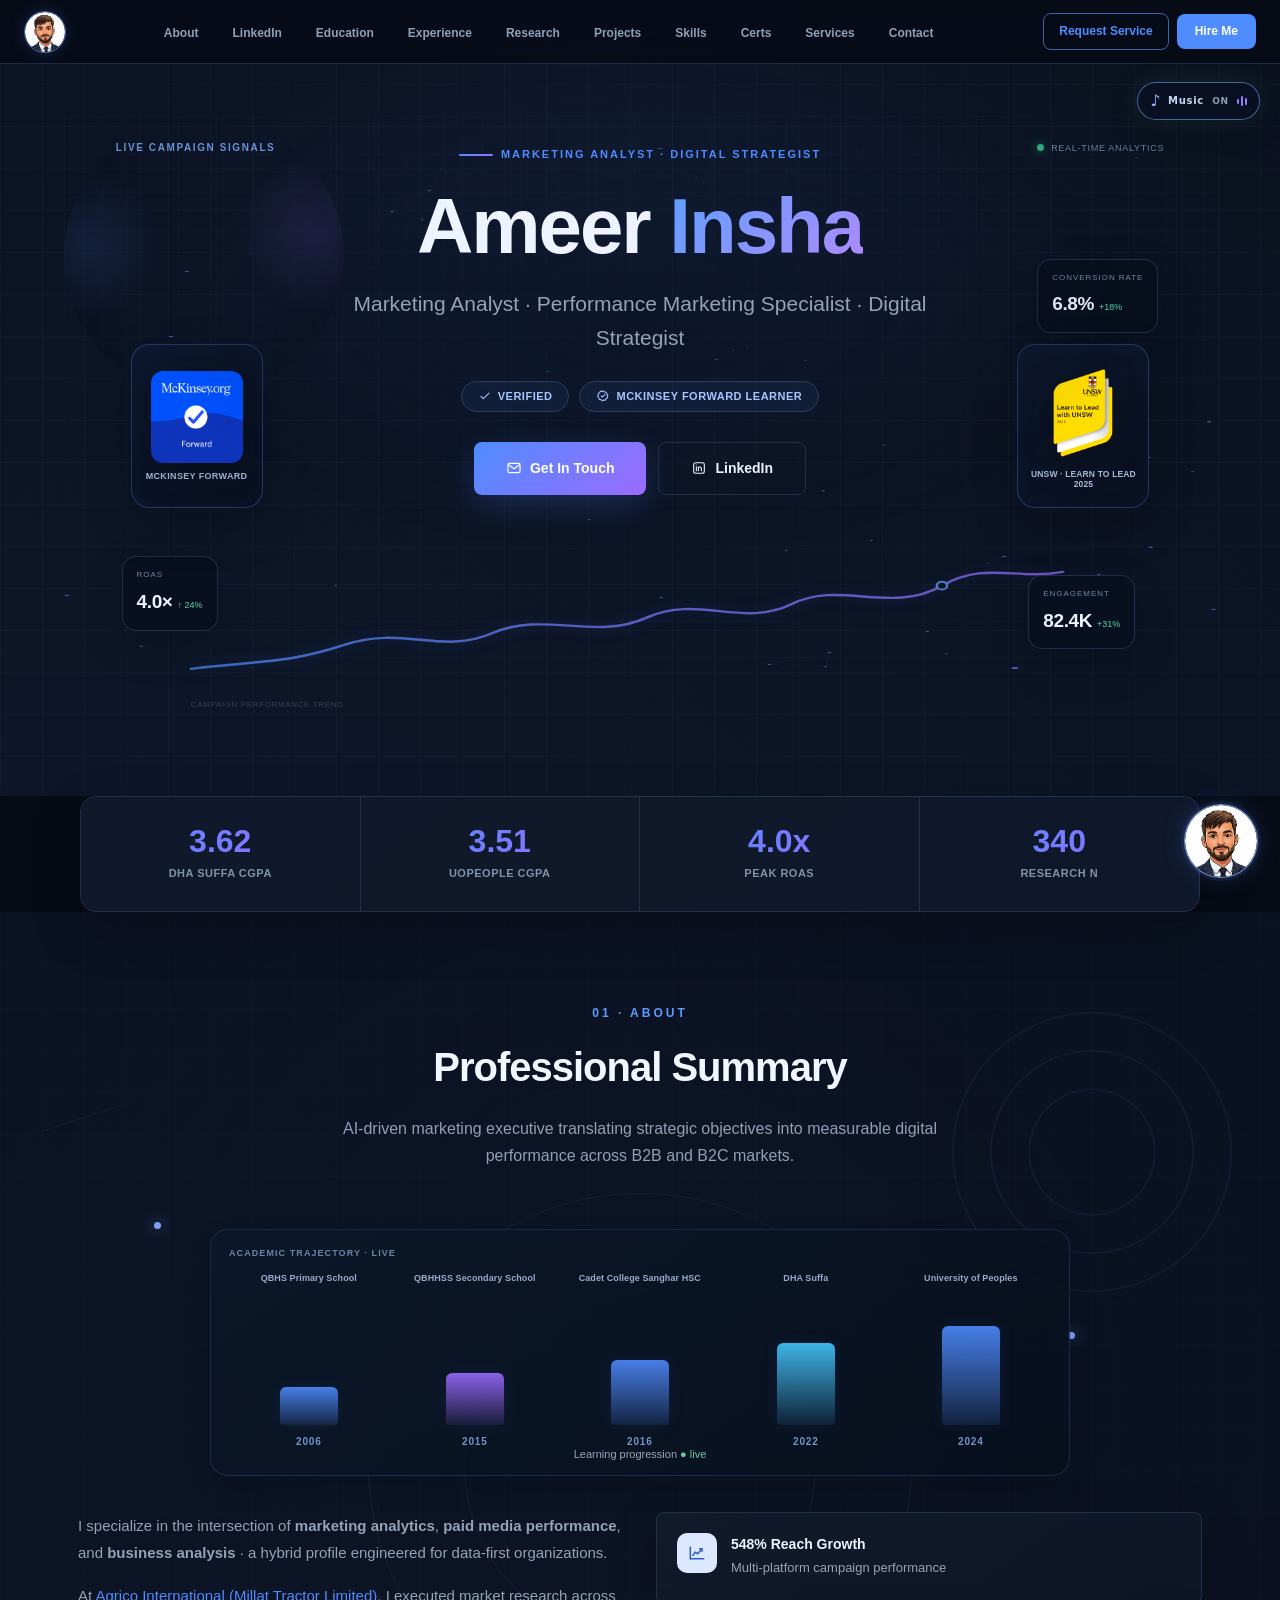
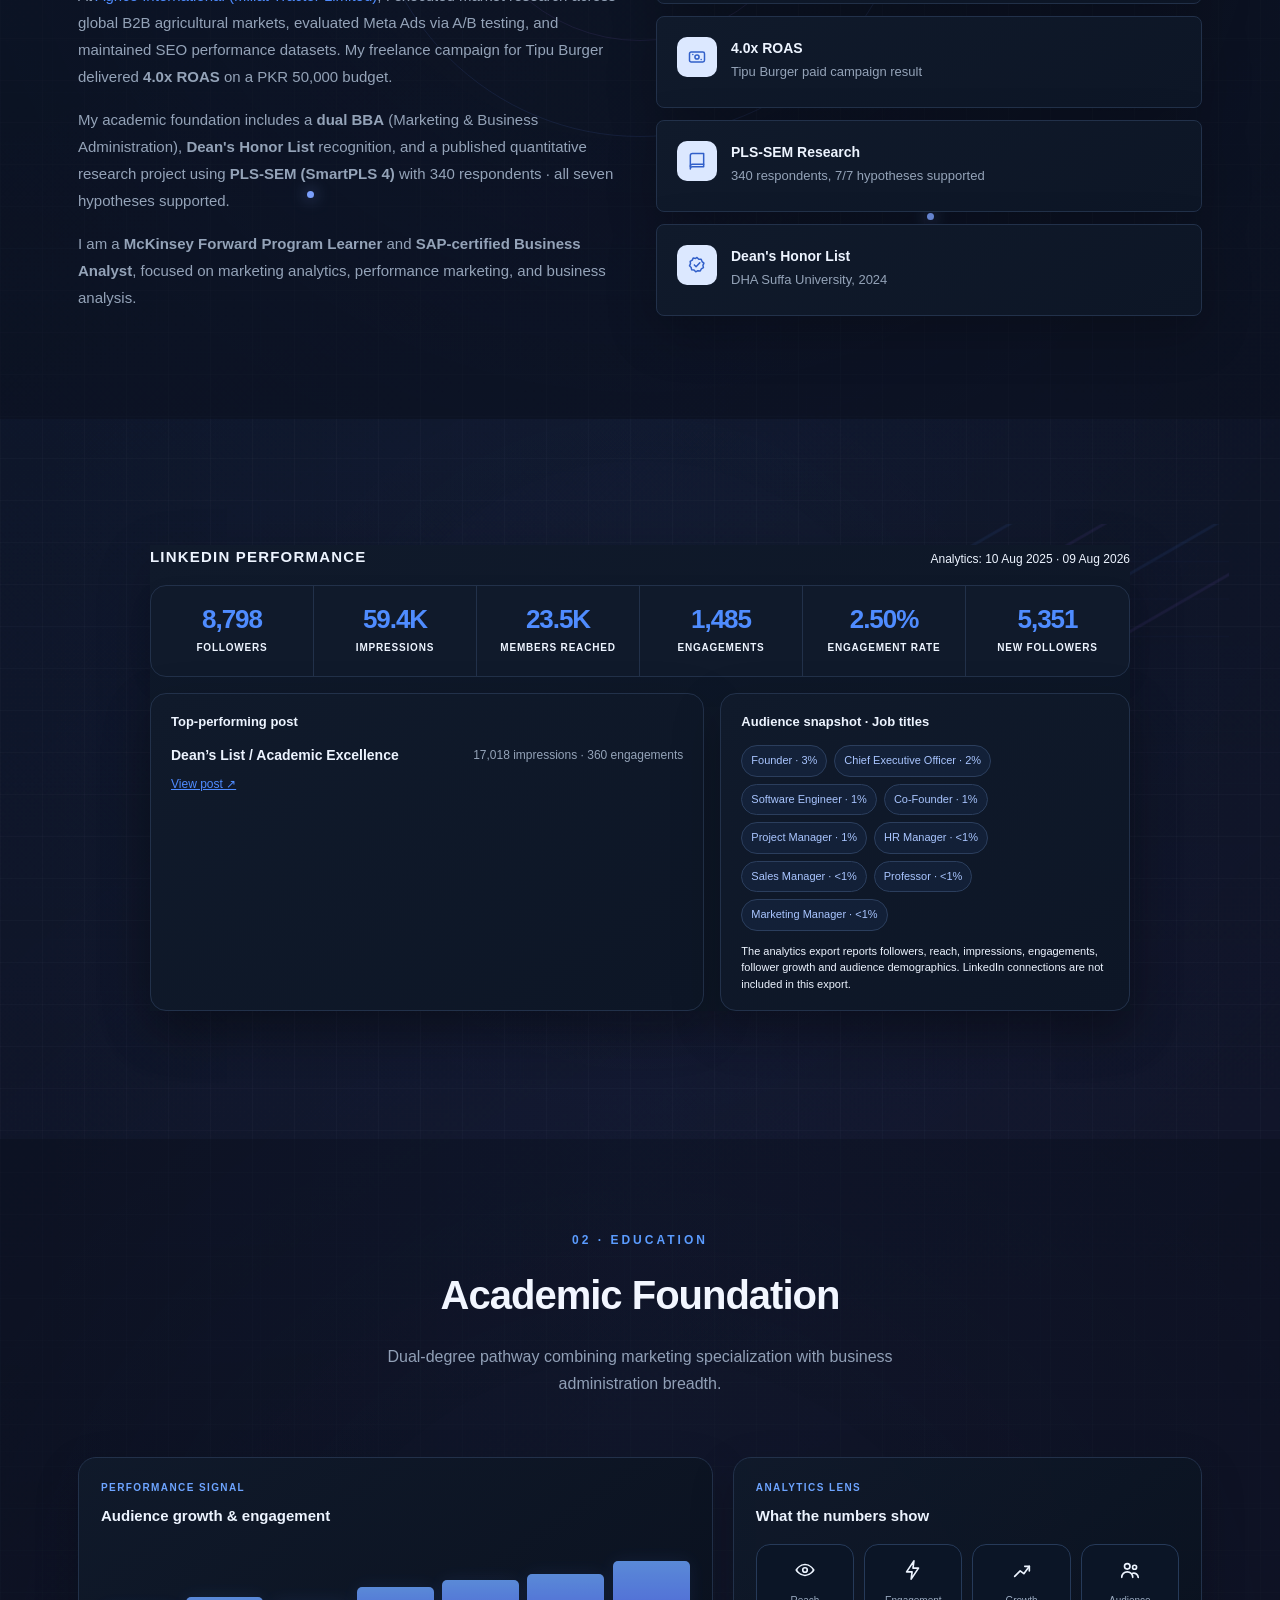
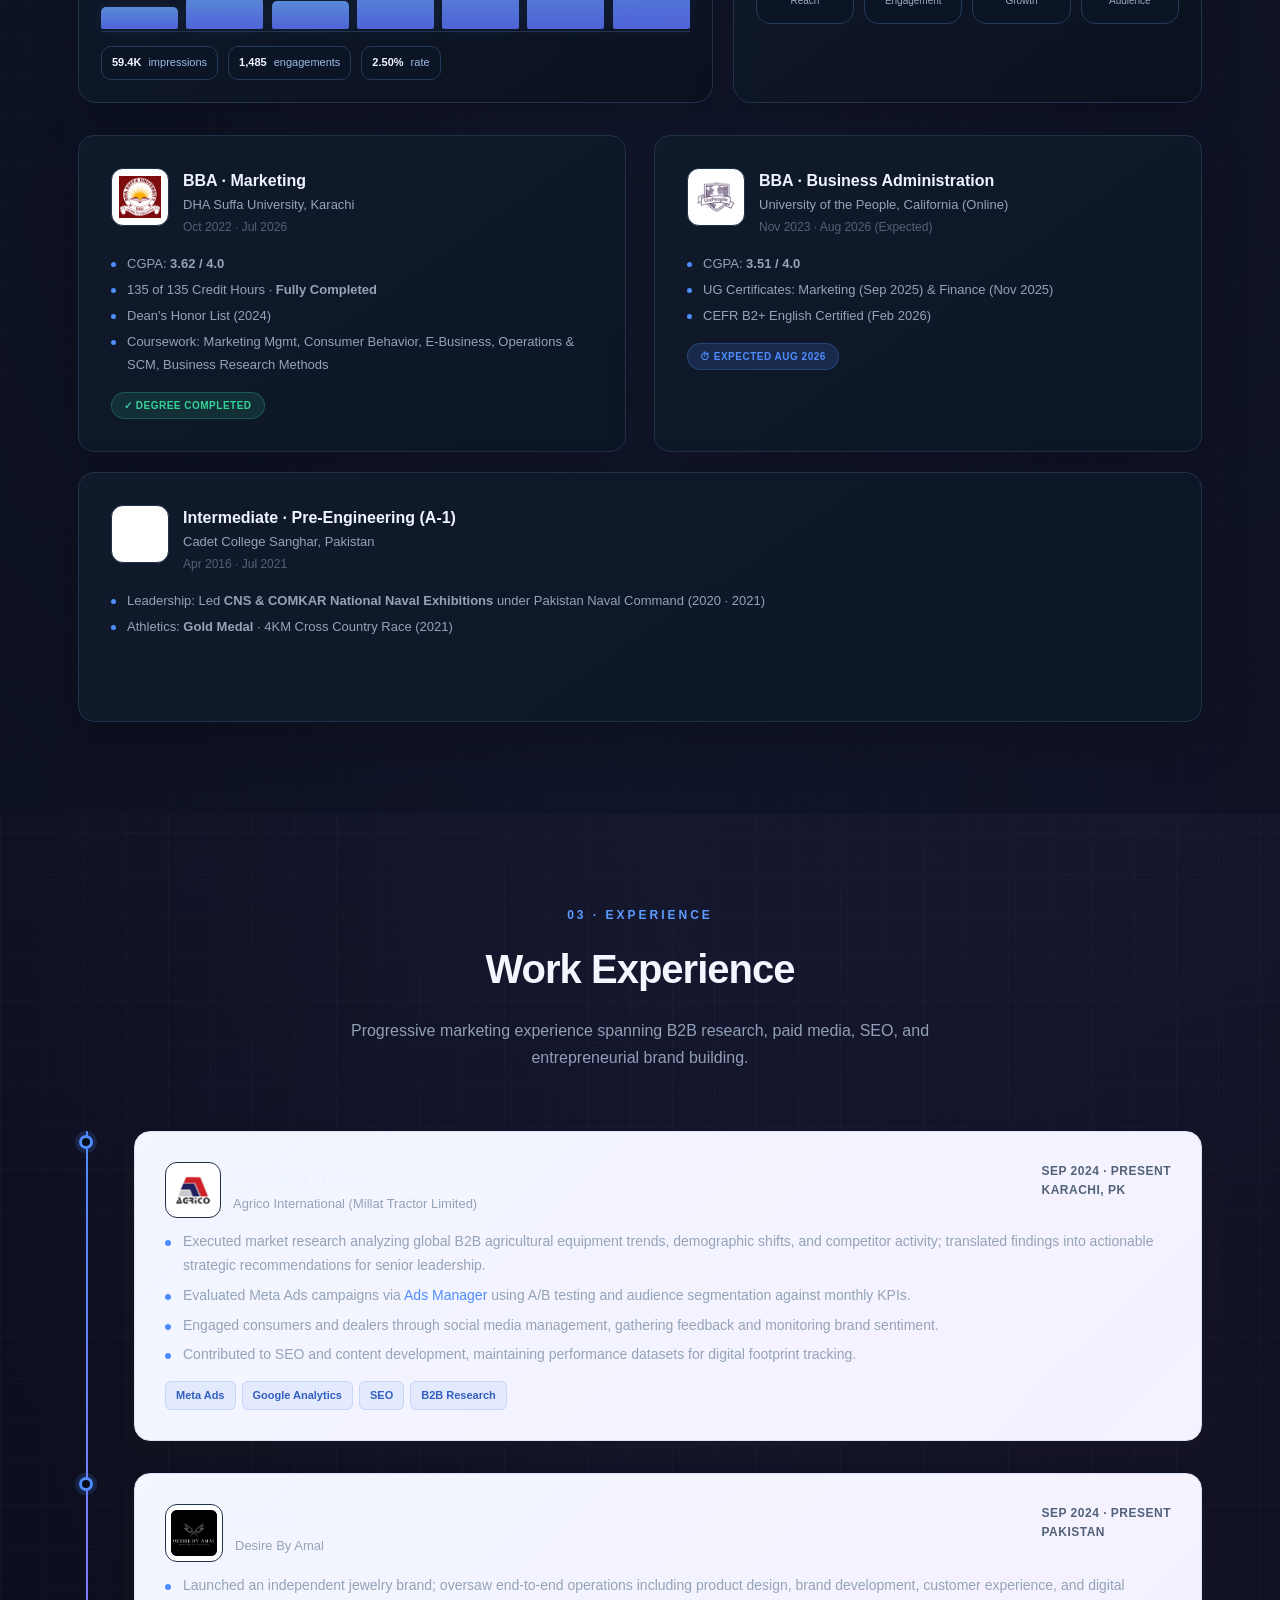
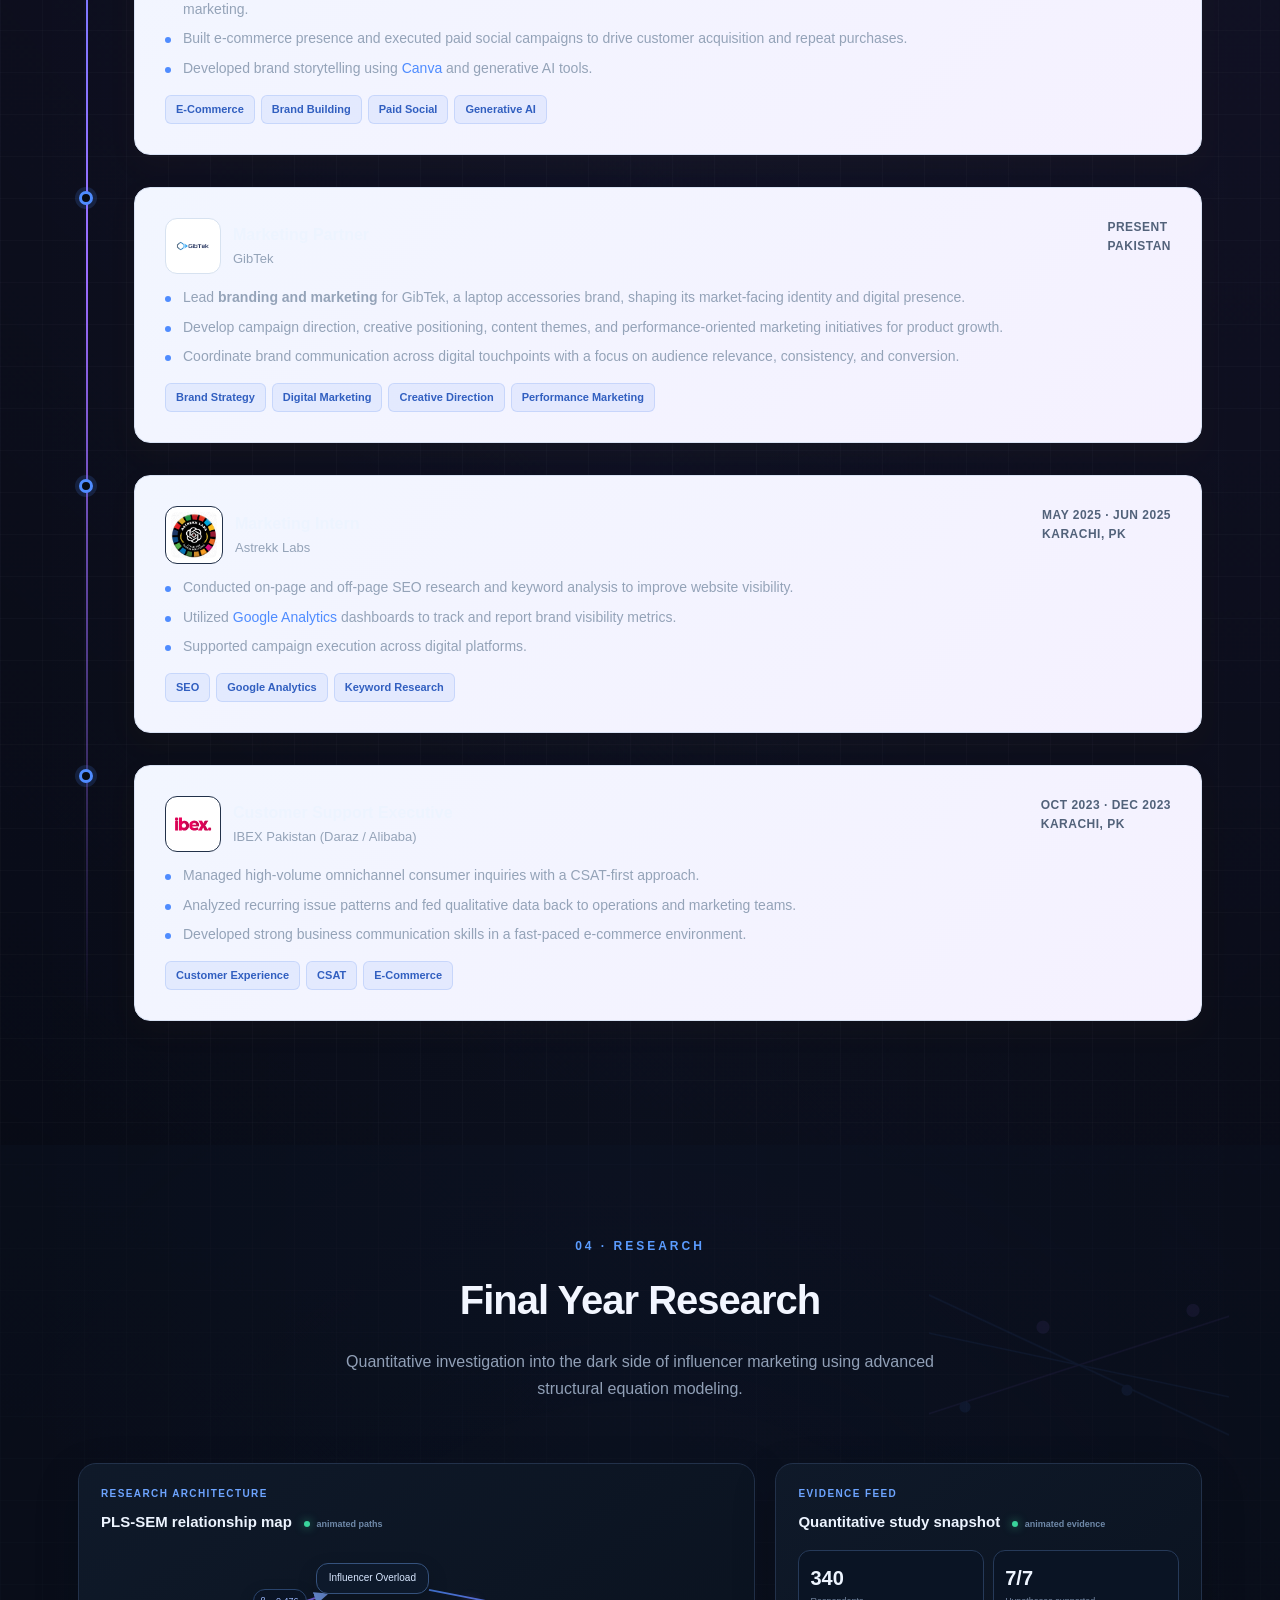
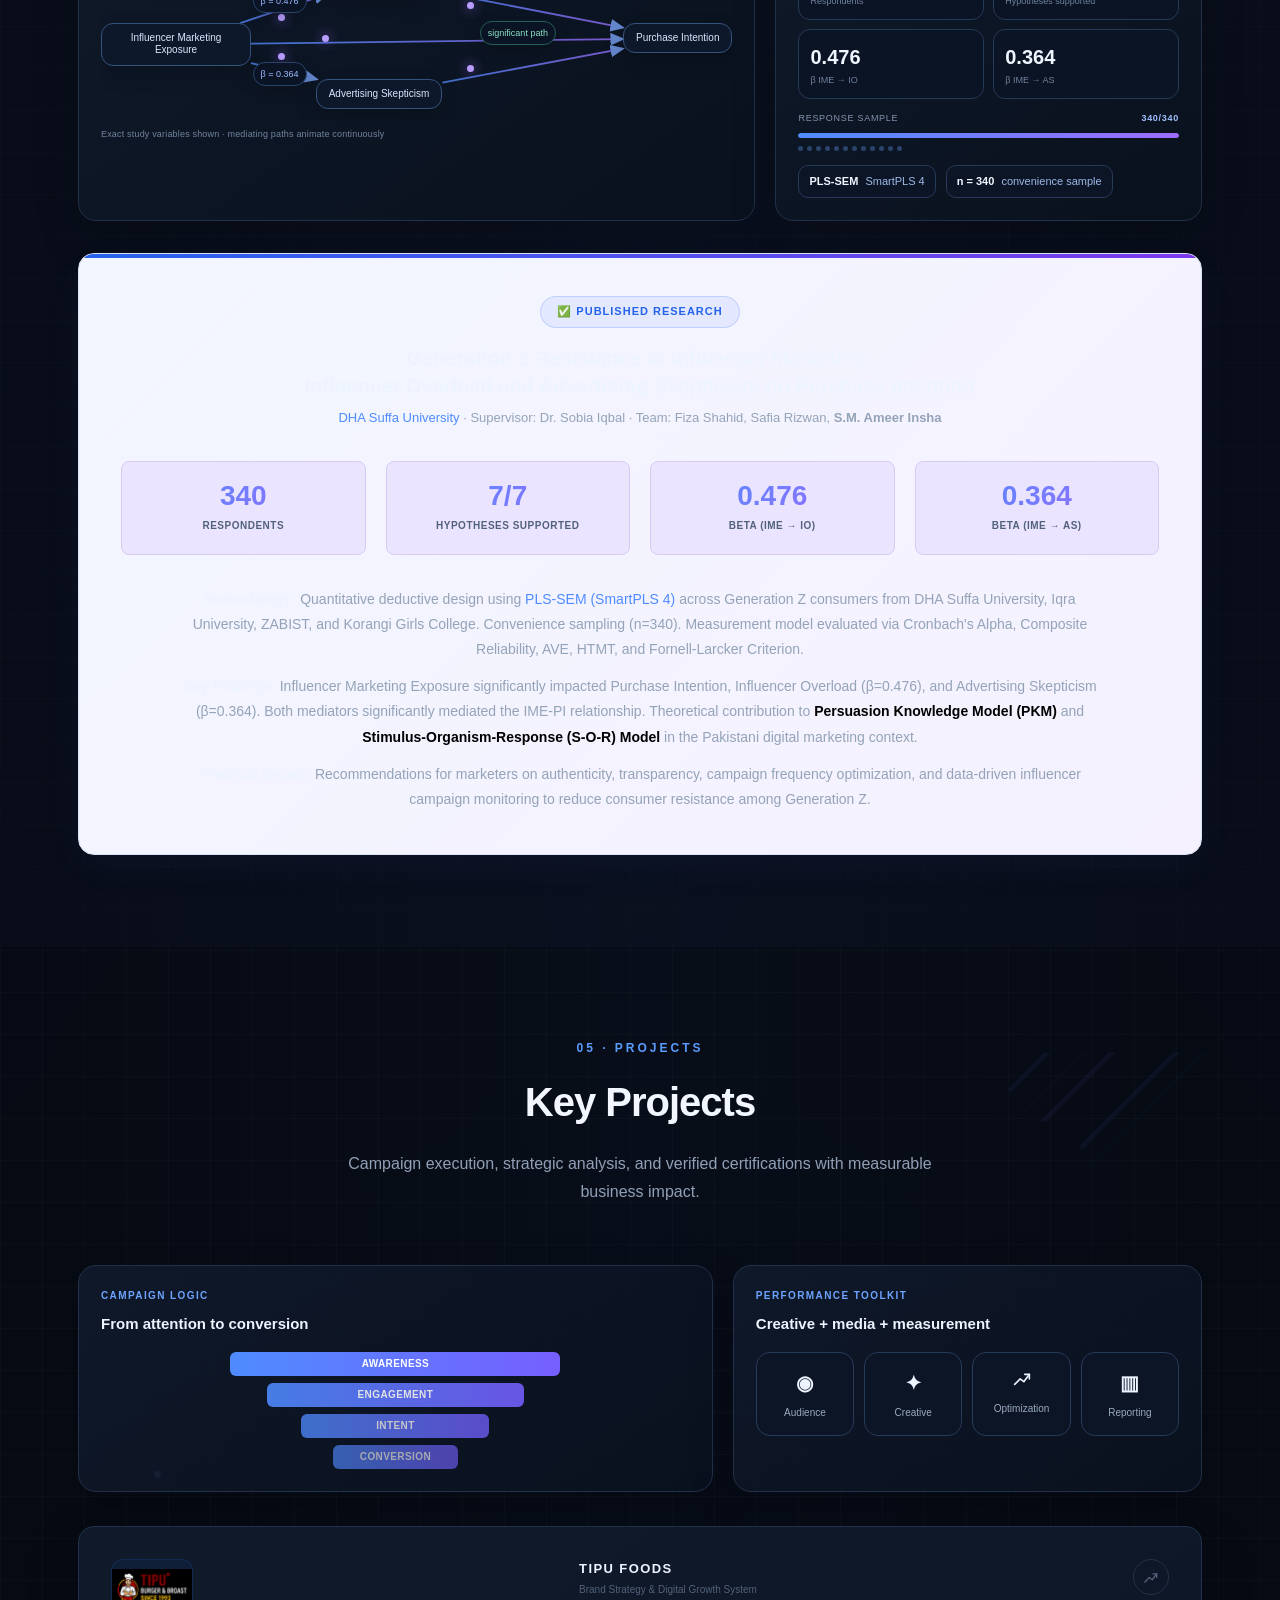
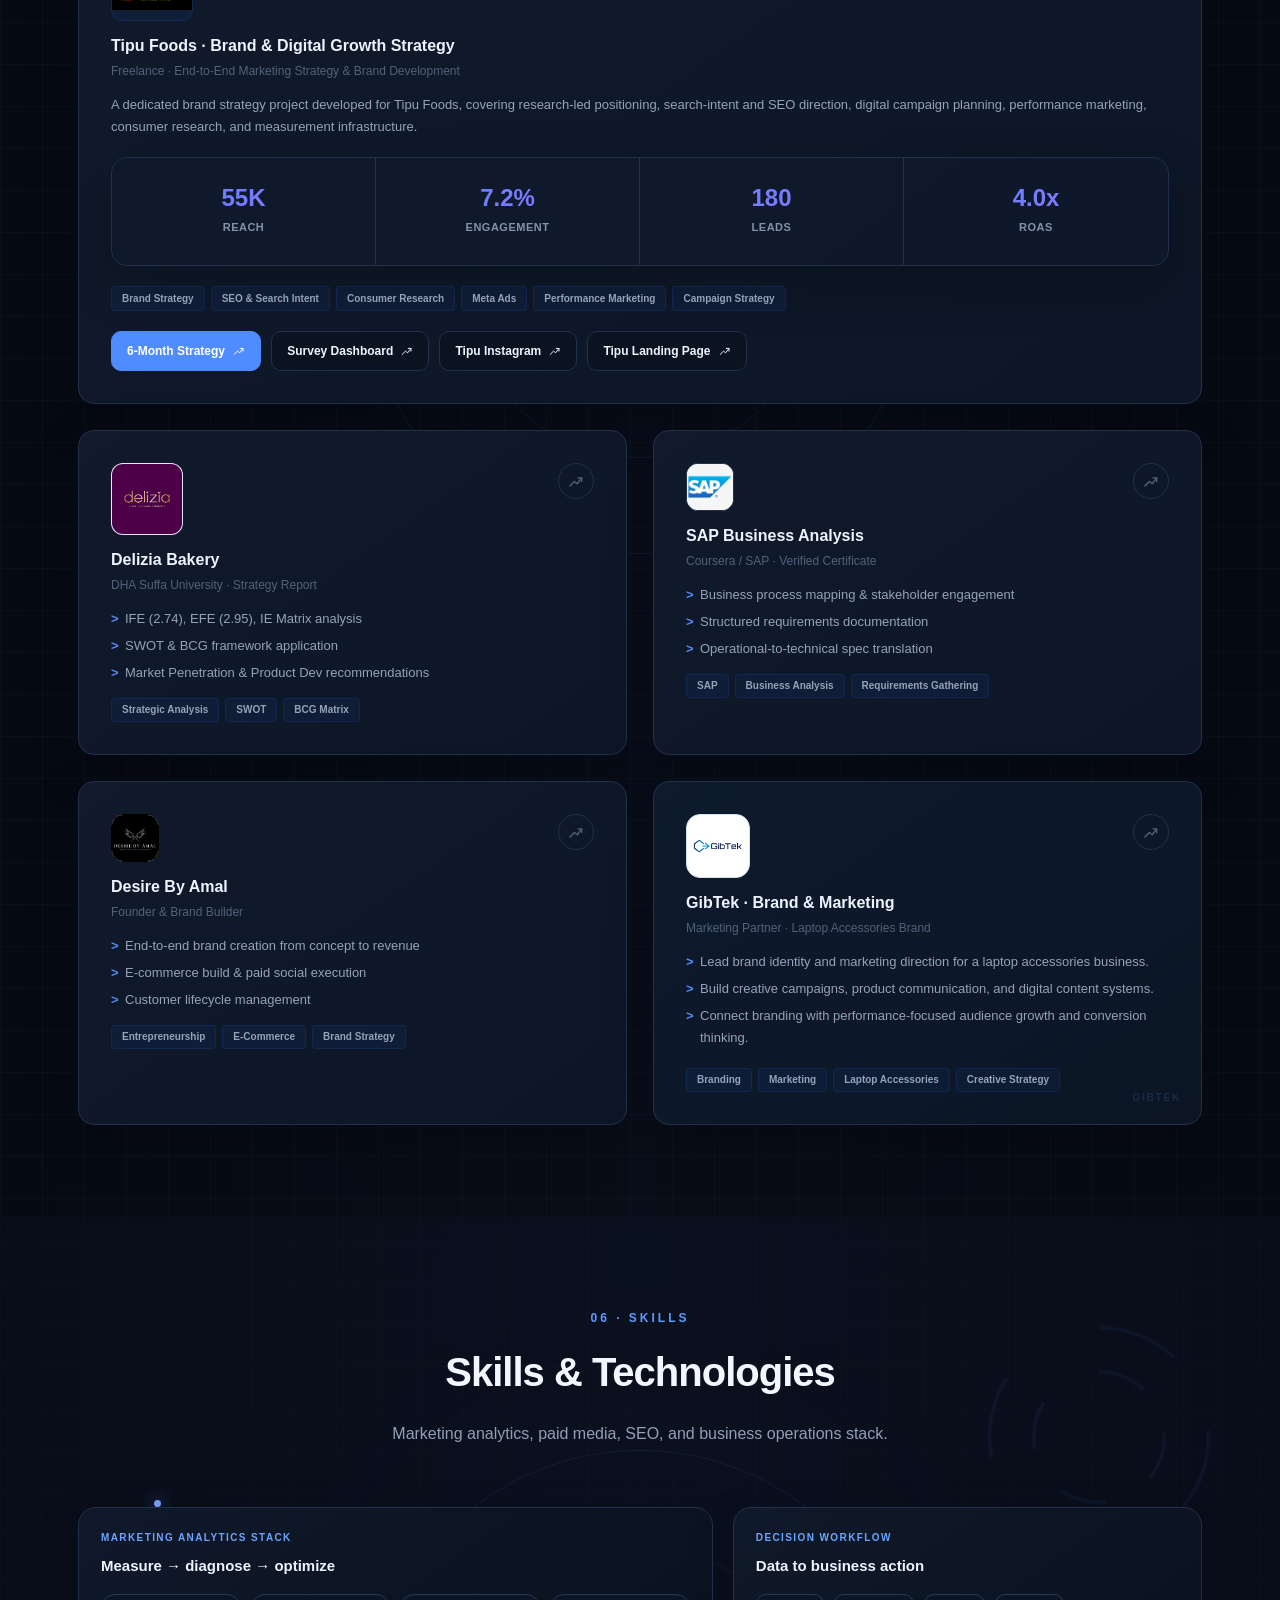
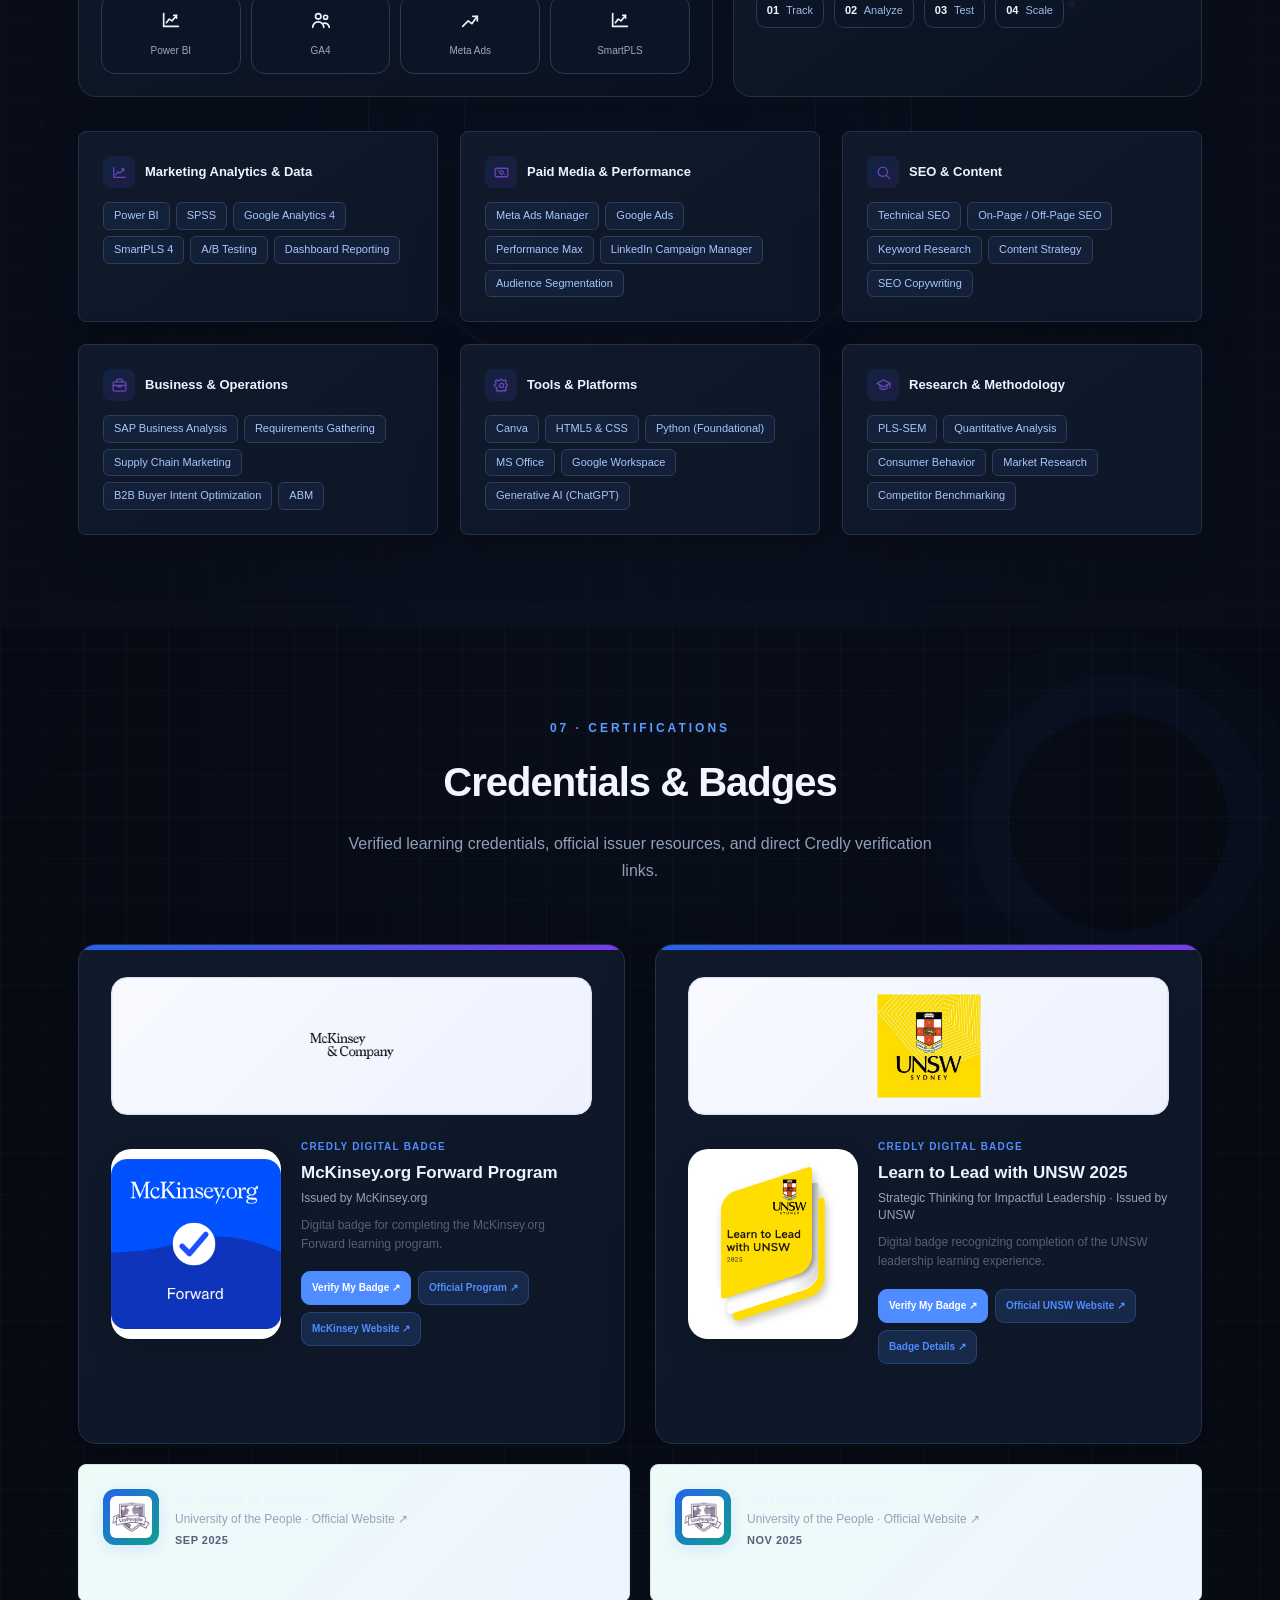
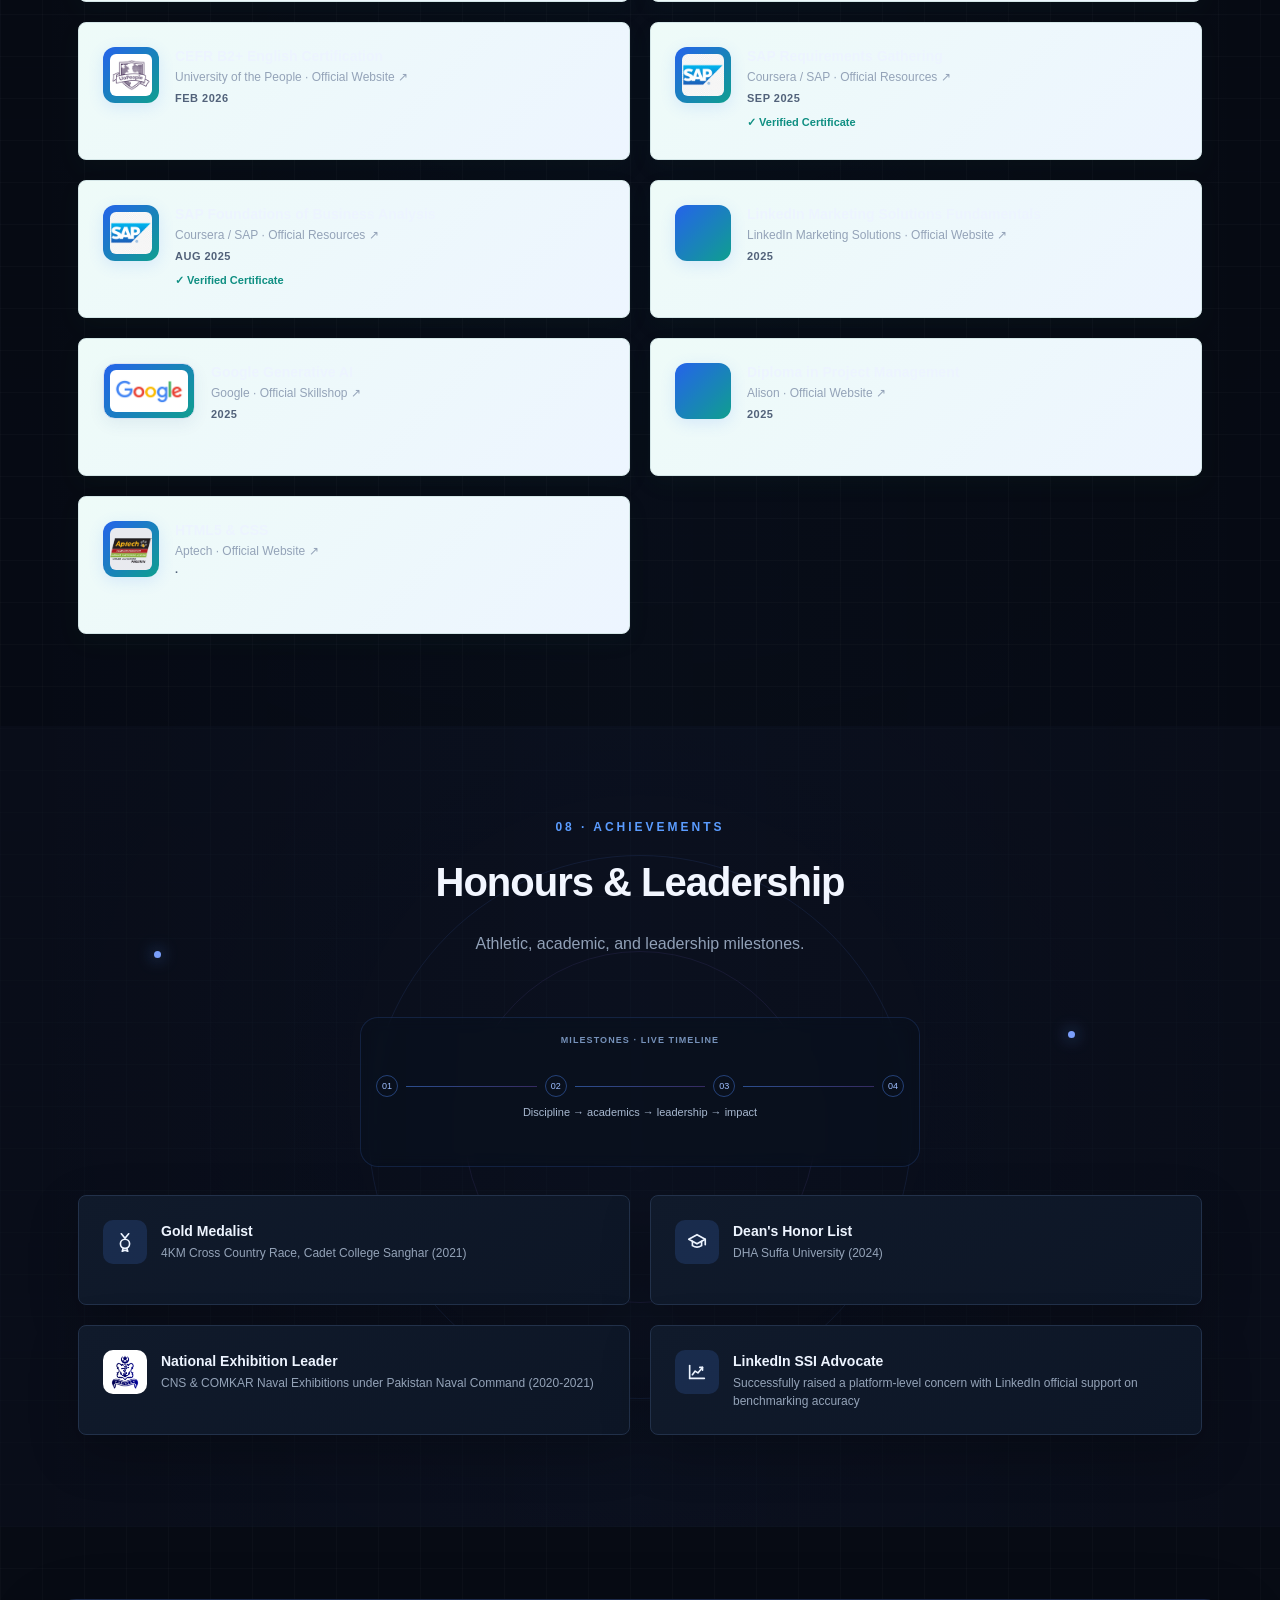
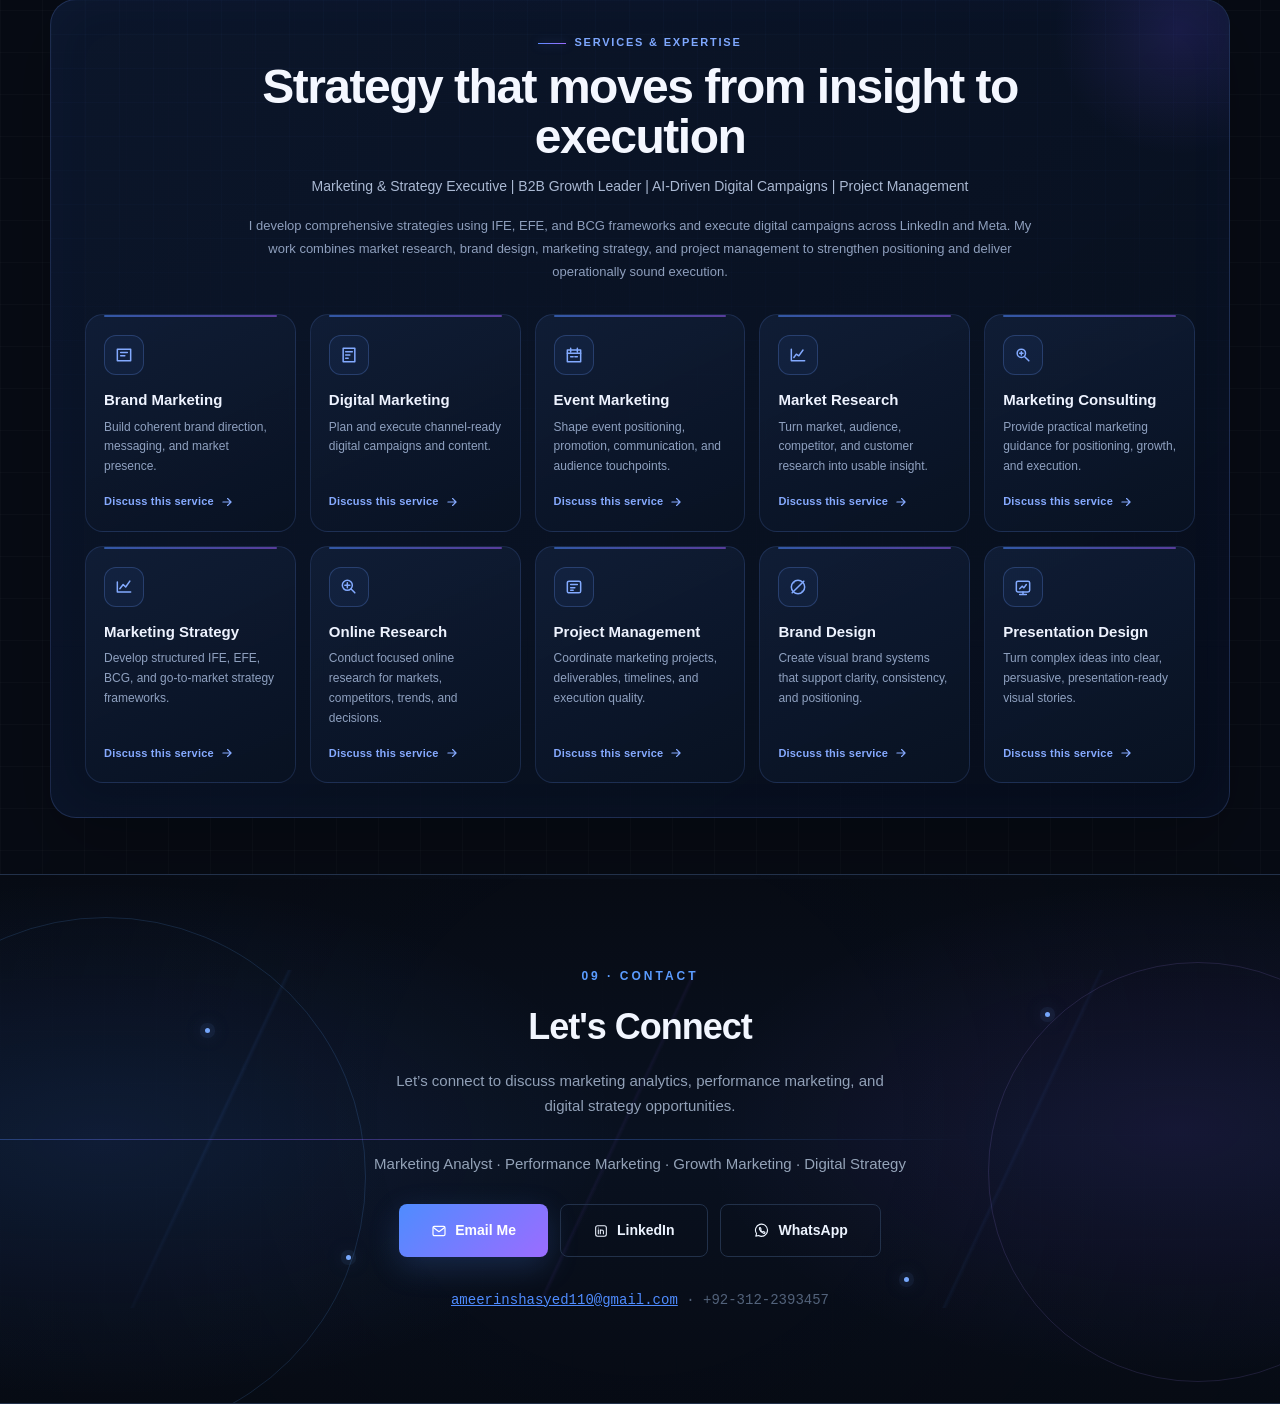
==== index.html @ 6a286f51 "Initial portfolio deployment" ====
<html lang="en">
<head>
<meta charset="utf-8"/>
<meta content="width=device-width, initial-scale=1.0" name="viewport"/>
<meta content="Ameer Insha  ·  Marketing Analyst &amp; Performance Marketing Specialist. BBA Marketing graduate, McKinsey Forward Learner, SAP Business Analyst." name="description"/>
<meta content="Ameer Insha, Marketing Analyst, Performance Marketing, Digital Strategist, Power BI, Meta Ads, Google Analytics, SAP Business Analysis, McKinsey Forward" name="keywords"/>
<meta content="Ameer Insha" name="author"/>
<meta content="#0d1117" name="theme-color"/>
<meta content="Ameer Insha | Marketing Analyst &amp; Digital Strategist" property="og:title"/>
<meta content="AI-driven marketing executive with 548% reach growth, 4.0x ROAS, SAP Business Analysis &amp; PLS-SEM research expertise. ." property="og:description"/>
<meta content="website" property="og:type"/>
<meta content="summary_large_image" name="twitter:card"/>
<title>Ameer Insha | Marketing Analyst &amp; Performance Marketing Specialist</title>
<style>
  @import url("css/style.css");
</style>

<style>
/* FINAL LOGO ALIGNMENT OVERRIDES */
.edu-logo-link{display:flex;flex:0 0 auto;text-decoration:none;align-items:center;justify-content:center}
.edu-logo.image-logo{width:58px;height:58px;padding:7px;background:#fff!important;border:1px solid var(--border);border-radius:12px;overflow:hidden;box-sizing:border-box}
.edu-logo.image-logo img{width:100%;height:100%;object-fit:contain;display:block}
.company-logo.image-logo{width:56px;height:56px;padding:6px;background:#fff!important;border:1px solid var(--border);border-radius:12px;display:flex;align-items:center;justify-content:center;overflow:hidden;box-sizing:border-box}
.company-logo.image-logo img{width:100%;height:100%;object-fit:contain;display:block}
.company-logo.wide-company-logo img{width:100%;height:100%;object-fit:contain}
.company-logo.ibex-company-logo img{width:94%;height:94%;object-fit:contain}
.brand-monogram{font-size:16px;letter-spacing:-.5px}
.credential-showcase{opacity:1!important;transform:none!important}
.credential-card{min-height:100%;display:grid;grid-template-rows:auto auto 1fr auto;gap:0}
.credential-card .institution-logo-panel{height:104px;margin:0 0 18px;padding:12px 24px;background:#fff!important;display:flex;align-items:center;justify-content:center;border:1px solid #e7e9ee;border-radius:14px;box-sizing:border-box;overflow:hidden}
.credential-card .institution-logo-panel .issuer-logo{display:block;width:auto;height:auto;max-width:82%;max-height:72px;object-fit:contain}
.credential-card .institution-logo-panel .mckinsey-logo{max-width:250px;max-height:66px}
.credential-card .institution-logo-panel .unsw-logo{max-width:220px;max-height:72px}
.credential-card .badge-visual-link{display:flex;align-items:center;justify-content:center;width:100%;height:190px;margin:0 0 18px;text-decoration:none}
.credential-card .real-credential-badge{width:180px;height:180px;object-fit:contain;border-radius:16px;background:#fff;box-shadow:0 10px 28px rgba(0,0,0,.12)}
.credential-card .badge-copy{align-self:start}
.credential-card .credential-actions{align-self:end;margin-top:18px}
.project-client-lockup{display:flex;flex-direction:column;justify-content:center;margin-left:10px;gap:2px}
.project-client-lockup strong{font-size:13px;letter-spacing:1.4px;color:var(--fg)}
.project-client-lockup span{font-size:10px;color:var(--fg-tertiary)}
.tipu-mark{font-size:15px!important;font-weight:950!important;letter-spacing:-.5px}
@media(max-width:900px){.credential-showcase{grid-template-columns:1fr}.credential-card .badge-visual-link{height:175px}.credential-card .real-credential-badge{width:165px;height:165px}}
@media(max-width:680px){.edu-logo.image-logo{width:54px;height:54px}.company-logo.image-logo{width:52px;height:52px}.credential-card .institution-logo-panel{height:96px}.credential-card .institution-logo-panel .issuer-logo{max-width:88%;max-height:64px}}
<style>
/* PROJECT LOGOS  ·  precise alignment for user-supplied and institutional marks */
.project-icon.logo-project-icon{
  padding:0!important;
  overflow:hidden;
  display:flex;
  align-items:center;
  justify-content:center;
  box-sizing:border-box;
  flex:0 0 72px;
  width:72px;
  height:72px;
  border-radius:12px;
}
.project-icon.logo-project-icon img{
  display:block;
  width:100%;
  height:100%;
  object-fit:contain;
  object-position:center;
}
.project-icon.desire-project-logo{
  background:#000!important;
  border-color:#000!important;
}
.project-icon.sap-project-logo{
  background:#fff!important;
  border:1px solid var(--border)!important;
  padding:8px!important;
}
.project-icon.sap-project-logo img{
  width:100%;
  height:100%;
  object-fit:contain;
}
@media(max-width:680px){
  .project-icon.logo-project-icon{
    flex-basis:60px;
    width:60px;
    height:60px;
  }
}

/* FAST LOAD OVERRIDES  ·  content appears immediately without scroll-reveal delay */
.instant-load-overrides, .instant-load-overrides * { animation-delay:0s!important; }
.linkedin-section { padding-top:72px; padding-bottom:72px; }
.linkedin-proof-section { opacity:1!important; transform:none!important; }
@media (prefers-reduced-motion: reduce) { html { scroll-behavior:auto; } }
</style><style>.company-logo-link{display:flex;align-items:center;justify-content:center;flex:0 0 auto;text-decoration:none;color:inherit;width:56px;height:56px}.company-logo-link .company-logo{width:56px;height:56px}.company-logo-link:hover{opacity:.88}@media(max-width:680px){.company-logo-link,.company-logo-link .company-logo{width:52px;height:52px}}
/* FAST LOAD OVERRIDES  ·  content appears immediately without scroll-reveal delay */
.instant-load-overrides, .instant-load-overrides * { animation-delay:0s!important; }
.linkedin-section { padding-top:72px; padding-bottom:72px; }
.linkedin-proof-section { opacity:1!important; transform:none!important; }
@media (prefers-reduced-motion: reduce) { html { scroll-behavior:auto; } }
</style>
<style>
/* USER-SUPPLIED PROJECT LOGO ALIGNMENT */
.project-icon.logo-project-icon{padding:0!important;overflow:hidden;display:flex;align-items:center;justify-content:center;background:#fff!important;}
.project-icon.logo-project-icon img{display:block;width:100%;height:100%;object-fit:contain;}
.project-icon.logo-project-icon.delizia-project-logo{width:72px;height:72px;border-radius:12px;}

/* FAST LOAD OVERRIDES  ·  content appears immediately without scroll-reveal delay */
.instant-load-overrides, .instant-load-overrides * { animation-delay:0s!important; }
.linkedin-section { padding-top:72px; padding-bottom:72px; }
.linkedin-proof-section { opacity:1!important; transform:none!important; }
@media (prefers-reduced-motion: reduce) { html { scroll-behavior:auto; } }
</style>
<style>
/* Exact user-supplied Desire By Amal and Astrekk Labs logo alignment */
.timeline-card .desire-company-logo,.timeline-card .astrekk-company-logo{width:58px;height:58px;min-width:58px;flex:0 0 58px;padding:5px;box-sizing:border-box;border-radius:12px;background:#fff !important;border:1px solid var(--border);display:flex;align-items:center;justify-content:center;overflow:hidden}
.timeline-card .desire-company-logo img,.timeline-card .astrekk-company-logo img{width:100%;height:100%;object-fit:contain;display:block;border-radius:6px}
.timeline-card .desire-company-logo img{background:#4d004d}.timeline-card .astrekk-company-logo img{background:#fff}

/* FAST LOAD OVERRIDES  ·  content appears immediately without scroll-reveal delay */
.instant-load-overrides, .instant-load-overrides * { animation-delay:0s!important; }
.linkedin-section { padding-top:72px; padding-bottom:72px; }
.linkedin-proof-section { opacity:1!important; transform:none!important; }
@media (prefers-reduced-motion: reduce) { html { scroll-behavior:auto; } }
</style>
<style>
/* TIPU FOODS  ·  PROJECT RESOURCE BUTTONS */
.tipu-resource-buttons{display:flex;gap:10px;flex-wrap:wrap;margin-top:20px;align-items:center}
.tipu-resource-btn{display:inline-flex;align-items:center;justify-content:center;gap:7px;min-height:40px;padding:10px 15px;border:1px solid var(--border);border-radius:10px;background:var(--bg-elevated);color:var(--fg);text-decoration:none!important;font-size:12px;font-weight:750;line-height:1.2;transition:transform .2s ease,background .2s ease,border-color .2s ease,color .2s ease,box-shadow .2s ease;box-sizing:border-box}
.tipu-resource-btn:hover{transform:translateY(-2px);border-color:var(--accent);background:var(--accent-glow);color:var(--accent);box-shadow:0 8px 20px rgba(0,0,0,.10)}
.tipu-resource-btn.primary{background:var(--accent);border-color:var(--accent);color:#fff}
.tipu-resource-btn.primary:hover{background:var(--accent-2);border-color:var(--accent-2);color:#fff}
.tipu-logo-project-icon{width:82px;height:62px;border-radius:12px;padding:0!important;overflow:hidden;display:flex;align-items:center;justify-content:center;background:#000!important;border:1px solid var(--border);flex:0 0 auto}
.tipu-logo-project-icon img{display:block;width:100%;height:100%;object-fit:contain}
@media(max-width:600px){.tipu-resource-btn{flex:1 1 100%}.tipu-logo-project-icon{width:76px;height:58px}}

/* FAST LOAD OVERRIDES  ·  content appears immediately without scroll-reveal delay */
.instant-load-overrides, .instant-load-overrides * { animation-delay:0s!important; }
.linkedin-section { padding-top:72px; padding-bottom:72px; }
.linkedin-proof-section { opacity:1!important; transform:none!important; }
@media (prefers-reduced-motion: reduce) { html { scroll-behavior:auto; } }
</style>
<style>
.linkedin-proof{max-width:980px;margin:34px auto 36px;text-align:left}
.linkedin-proof-head{display:flex;align-items:flex-end;justify-content:space-between;gap:20px;margin-bottom:16px}
.linkedin-proof-title{font-size:15px;font-weight:800;letter-spacing:.08em;text-transform:uppercase;color:var(--fg)}
.linkedin-proof-period{font-size:12px;color:var(--fg-muted)}
.linkedin-metrics{display:grid;grid-template-columns:repeat(6,1fr);border:1px solid var(--border);border-radius:16px;overflow:hidden;background:var(--bg-card);box-shadow:0 10px 28px rgba(15,23,42,.05)}
.linkedin-metric{padding:20px 14px;border-right:1px solid var(--border);text-align:center}
.linkedin-metric:last-child{border-right:0}
.linkedin-metric .lm-num{font-size:26px;line-height:1;font-weight:850;letter-spacing:-.04em;color:var(--accent)}
.linkedin-metric .lm-label{display:block;margin-top:8px;font-size:10px;font-weight:800;letter-spacing:.08em;text-transform:uppercase;color:var(--fg-muted)}
.linkedin-insights{display:grid;grid-template-columns:1.15fr .85fr;gap:16px;margin-top:16px}
.linkedin-insight{border:1px solid var(--border);border-radius:16px;padding:18px 20px;background:var(--bg-card)}
.linkedin-insight h4{margin:0 0 12px;font-size:13px;font-weight:800}
.linkedin-post{display:flex;justify-content:space-between;gap:18px;align-items:center}
.linkedin-post strong{font-size:14px;line-height:1.45}
.linkedin-post span{white-space:nowrap;font-size:12px;color:var(--fg-secondary)}
.linkedin-tags{display:flex;flex-wrap:wrap;gap:7px}
.linkedin-tag{font-size:11px;padding:6px 9px;border:1px solid var(--border);border-radius:999px;color:var(--fg-secondary);background:var(--bg)}
.linkedin-note{margin:12px 0 0;font-size:11px;line-height:1.5;color:var(--fg-muted)}
@media(max-width:900px){
 .linkedin-metrics{grid-template-columns:repeat(3,1fr)}
 .linkedin-metric:nth-child(3){border-right:0}
 .linkedin-metric:nth-child(-n+3){border-bottom:1px solid var(--border)}
 .linkedin-insights{grid-template-columns:1fr}
}
@media(max-width:520px){
 .linkedin-metrics{grid-template-columns:repeat(2,1fr)}
 .linkedin-metric{border-right:0;border-bottom:1px solid var(--border)}
 .linkedin-metric:nth-child(odd){border-right:1px solid var(--border)}
 .linkedin-metric:last-child{border-bottom:0}
}

/* FAST LOAD OVERRIDES  ·  content appears immediately without scroll-reveal delay */
.instant-load-overrides, .instant-load-overrides * { animation-delay:0s!important; }
.linkedin-section { padding-top:72px; padding-bottom:72px; }
.linkedin-proof-section { opacity:1!important; transform:none!important; }
@media (prefers-reduced-motion: reduce) { html { scroll-behavior:auto; } }
</style>
<style>
/* HERO BANNER  ·  professional portrait layout */
.hero-banner{min-height:calc(100vh - 64px);padding:96px 6vw 72px;display:flex;align-items:center;justify-content:center;text-align:left;}
.hero-banner-inner{position:relative;z-index:2;width:min(900px,100%);min-height:540px;display:grid;grid-template-columns:minmax(0,1fr);align-items:center;gap:clamp(28px,5vw,70px);}
.hero-banner .hero-content{max-width:820px;margin:0 auto;text-align:center;}
.hero-kicker{display:inline-flex;align-items:center;gap:8px;margin-bottom:20px;font-size:11px;font-weight:800;letter-spacing:2px;color:var(--accent);text-transform:uppercase;}
.hero-kicker::before{content:'';width:34px;height:2px;background:linear-gradient(90deg,var(--accent),var(--accent-2));border-radius:99px;}
.hero-banner h1{font-size:clamp(48px,7vw,78px);margin-bottom:18px;}
.hero-banner .hero-tagline{max-width:620px;font-size:clamp(17px,2vw,21px);margin-bottom:26px;}
.hero-banner .hero-badges{justify-content:center;margin-bottom:30px;}
.hero-banner .hero-cta-group{justify-content:center;}
.hero-photo-wrap{position:relative;align-self:center;width:min(420px,100%);height:520px;min-height:0;display:flex;align-items:flex-end;justify-content:center;overflow:hidden;border-radius:26px;background:linear-gradient(145deg,rgba(255,255,255,.72),rgba(246,248,252,.35));border:1px solid color-mix(in srgb,var(--border) 70%,transparent);box-shadow:0 30px 80px rgba(15,23,42,.12);}
.hero-photo-wrap::before{content:'';position:absolute;inset:0;background:linear-gradient(90deg,rgba(255,255,255,.92) 0%,rgba(255,255,255,.32) 22%,transparent 52%),linear-gradient(0deg,rgba(255,255,255,.86) 0%,transparent 28%);z-index:1;pointer-events:none;}
.hero-photo-glow{position:absolute;width:360px;height:360px;border-radius:50%;background:var(--accent);filter:blur(90px);opacity:.16;top:8%;right:12%;}
.hero-photo{position:relative;z-index:0;width:100%;height:100%;min-height:0;object-fit:cover;object-position:center 22%;filter:none;transform:scale(1.015);}
.hero-photo-caption{position:absolute;z-index:2;left:28px;bottom:26px;display:flex;flex-direction:column;gap:3px;padding:11px 15px;border-radius:10px;background:rgba(255,255,255,.82);backdrop-filter:blur(12px);-webkit-backdrop-filter:blur(12px);border:1px solid rgba(255,255,255,.65);box-shadow:0 10px 30px rgba(15,23,42,.1);}
.hero-photo-caption strong{font-size:10px;letter-spacing:1.5px;color:#1f2328;}
.hero-photo-caption span{font-size:10px;color:#656d76;}
@media(max-width:900px){.hero-banner{padding:100px 24px 60px;}.hero-banner-inner{grid-template-columns:1fr;min-height:auto;gap:36px;}.hero-banner .hero-content{text-align:center;margin:0 auto;}.hero-kicker{justify-content:center;}.hero-banner .hero-badges,.hero-banner .hero-cta-group{justify-content:center;}.hero-photo-wrap{height:460px;max-width:390px;width:100%;margin:0 auto;}.hero-photo{min-height:0;}}
@media(max-width:600px){.hero-banner{padding:88px 18px 48px;}.hero-banner h1{font-size:clamp(42px,13vw,58px);}.hero-photo-wrap{height:390px;border-radius:22px;}.hero-photo{min-height:0;object-position:center 20%;}.hero-photo-caption{left:16px;bottom:16px;}.hero-banner .hero-tagline{font-size:16px;}.hero-kicker{font-size:9px;letter-spacing:1.4px;}}


</style>
<style id="portfolio-card-color-refresh">
@media (prefers-color-scheme: light) {
  /* Richer card palette: less white, still professional */
  .highlight-item {
    background: linear-gradient(135deg, #f1f6ff 0%, #eef1ff 100%);
    border-color: #d7e1f5;
    box-shadow: 0 8px 24px rgba(38, 72, 125, 0.06);
  }
  .highlight-icon { background: #dce8ff; color: #315fc9; }

  .timeline-card {
    background: linear-gradient(135deg, #fff8ee 0%, #fdf1e8 100%);
    border-color: #ead8c7;
    box-shadow: 0 10px 30px rgba(122, 78, 35, 0.06);
  }
  .timeline-card:hover { border-color: #c99b6b; }
  .company-logo { background: #f5e5d4; border-color: #e7cdb3; color: #8b5e34; }

  .research-card {
    background: linear-gradient(135deg, #f4f0ff 0%, #eee9ff 100%);
    border-color: #dcd2f4;
    box-shadow: 0 12px 35px rgba(92, 67, 153, 0.07);
  }
  .research-stat { background: #ebe4ff; border-color: #d8cbf3; }

  .project-card {
    background: linear-gradient(135deg, #edf9f7 0%, #e8f3fb 100%);
    border-color: #cfe4e2;
    box-shadow: 0 10px 30px rgba(37, 111, 110, 0.06);
  }
  .project-card:hover { border-color: #72aaa5; }
  .project-icon { background: #dcefed; border-color: #c6dfdc; }
  .project-tag { background: #e3f1ef; border-color: #cce2df; }

  .skill-card {
    background: linear-gradient(135deg, #f8f1ff 0%, #eef4ff 100%);
    border-color: #ded7ed;
    box-shadow: 0 8px 24px rgba(88, 66, 130, 0.05);
  }
  .skill-card-icon { background: #e7ddff; color: #6846b8; }
  .skill-tag { background: #eee8fb; border-color: #ddd3ef; }

  .cert-card {
    background: linear-gradient(135deg, #effaf4 0%, #edf7fb 100%);
    border-color: #d0e6da;
    box-shadow: 0 8px 24px rgba(41, 113, 79, 0.06);
  }

  .credential-card {
    background: linear-gradient(135deg, #fff4e8 0%, #f6efff 100%);
    border-color: #e7d7c8;
    box-shadow: 0 12px 35px rgba(104, 75, 52, 0.07);
  }
  .institution-logo-panel { background: #f8f3ea; border-color: #dfd2c3; }

  .stats-bar {
    background: linear-gradient(135deg, #f1f6ff 0%, #f7f0ff 100%);
    border-color: #d9ddeb;
  }
}

/* FINAL COLOR REFINEMENT  ·  single cool blue family only */
:root {
  --accent: #2563eb;
  --accent-glow: rgba(37,99,235,.13);
  --accent-2: #7c3aed;
  --positive: #0f9f8f;
  --positive-glow: rgba(15,159,143,.12);
  --warning: #6366f1;
}
@media (prefers-color-scheme: light) {
  :root {
    --bg: #f8faff;
    --bg-elevated: #f2f6ff;
    --bg-card: #ffffff;
    --fg: #182033;
    --fg-secondary: #5d687c;
    --fg-tertiary: #8791a3;
    --border: #dbe3f3;
    --accent: #2563eb;
    --accent-glow: rgba(37,99,235,.12);
    --accent-2: #7c3aed;
    --positive: #0f9f8f;
    --positive-glow: rgba(15,159,143,.10);
    --warning: #6366f1;
  }
}

/* Keep every card in the same cool visual family. */
.timeline-card, .skill-card, .research-card, .credential-card, .edu-card, .ach-card {
  background: linear-gradient(135deg, #f2f6ff 0%, #f5f1ff 100%) !important;
  border-color: #d9e2f4 !important;
}

.highlight-item {
  background: linear-gradient(135deg, #eef4ff 0%, #f2edff 100%) !important;
  border-color: #d9e2f4 !important;
}

/* Projects: soft blue, with only a subtle lavender edge. */
.project-card {
  background: linear-gradient(135deg, #edf6ff 0%, #eef2ff 100%) !important;
  border-color: #d5e3f6 !important;
}
.project-card::before {
  background: linear-gradient(90deg, #2563eb, #7c3aed) !important;
}
.project-icon, .project-tag {
  background: rgba(37,99,235,.07) !important;
  border-color: rgba(37,99,235,.14) !important;
}

/* Skills / highlights: blue + lavender. */
.skill-card-icon {
  background: linear-gradient(135deg, rgba(37,99,235,.12), rgba(124,58,237,.12)) !important;
}
.skill-tag, .timeline-tag {
  background: rgba(37,99,235,.07) !important;
  color: #315fc0 !important;
  border-color: rgba(37,99,235,.15) !important;
}

/* Certifications: restrained mint + blue, no warm colors. */
.cert-card {
  background: linear-gradient(135deg, #eefbf8 0%, #edf5ff 100%) !important;
  border-color: #d4e6e7 !important;
}
.cert-badge-img {
  background: linear-gradient(135deg, #2563eb, #0f9f8f) !important;
}
.cert-verify { color: #0f8f82 !important; }

/* Research / credentials keep the same blue-lavender language. */
.research-card::before, .credential-card::before {
  background: linear-gradient(90deg, #2563eb, #7c3aed) !important;
}
.research-badge {
  background: rgba(37,99,235,.08) !important;
  color: #2563eb !important;
  border-color: rgba(37,99,235,.18) !important;
}

/* Remove remaining amber/green badge accents from the hero. */
.badge-glow-green, .badge-glow-amber {
  background: rgba(37,99,235,.07) !important;
  color: #2563eb !important;
  border-color: rgba(37,99,235,.18) !important;
}

/* Keep logo/image panels neutral so brand logos stay accurate. */
.institution-logo-panel, .credential-card .institution-logo-panel {
  background: #f8faff !important;
  border-color: #dbe3f3 !important;
}
</style>
<style id="section-specific-analytics-art">
/* Section-specific visual system: one concept per relevant section, kept in the negative space. */
.section{position:relative;isolation:isolate;overflow:hidden;}
.section > .container,.section > .stats-bar,.section > .container > *{position:relative;z-index:2;}
.section::before,.section::after{pointer-events:none;z-index:0;}
/* About  ·  clean data-ring motif */
#about::after{content:"";position:absolute;right:3%;top:90px;width:300px;height:300px;border-radius:50%;opacity:.075;background:radial-gradient(circle,transparent 0 29%,var(--accent) 29.4% 29.8%,transparent 30.2% 47%,var(--accent-2) 47.4% 47.8%,transparent 48.2% 65%,var(--accent) 65.4% 65.8%,transparent 66.2%);}
#about::before{content:"";position:absolute;right:10%;top:208px;width:150px;height:1px;background:linear-gradient(90deg,transparent,var(--accent),transparent);opacity:.12;transform:rotate(-18deg);}
/* LinkedIn  ·  restrained performance sparkline */
#linkedin-performance::after{content:"";position:absolute;right:4%;top:105px;width:330px;height:150px;opacity:.08;background:linear-gradient(transparent 24%,rgba(80,110,220,.35) 25%,transparent 26%,transparent 49%,rgba(80,110,220,.35) 50%,transparent 51%,transparent 74%,rgba(80,110,220,.35) 75%,transparent 76%),linear-gradient(150deg,transparent 0 18%,var(--accent) 18.5% 19%,transparent 19.5% 34%,var(--accent-2) 34.5% 35%,transparent 35.5% 53%,var(--accent) 53.5% 54%,transparent 54.5% 70%,var(--accent-2) 70.5% 71%,transparent 71.5%);background-size:100% 100%;}
/* Experience  ·  understated growth bars in the open margin */
#exp::after{content:"";position:absolute;right:3.5%;top:135px;width:260px;height:170px;opacity:.065;background:linear-gradient(to top,var(--accent) 0 22%,transparent 22% 100%),linear-gradient(to top,var(--accent-2) 0 48%,transparent 48% 100%),linear-gradient(to top,var(--accent) 0 72%,transparent 72% 100%),linear-gradient(to top,var(--accent-2) 0 58%,transparent 58% 100%);background-size:18% 100%,18% 100%,18% 100%,18% 100%;background-position:0 100%,32% 100%,64% 100%,96% 100%;background-repeat:no-repeat;}
/* Research  ·  PLS-SEM / relationship-node motif */
#research::after{content:"";position:absolute;right:4%;top:115px;width:300px;height:210px;opacity:.07;background:radial-gradient(circle at 12% 70%,var(--accent) 0 5px,transparent 6px),radial-gradient(circle at 38% 32%,var(--accent-2) 0 6px,transparent 7px),radial-gradient(circle at 66% 62%,var(--accent) 0 5px,transparent 6px),radial-gradient(circle at 88% 24%,var(--accent-2) 0 6px,transparent 7px),linear-gradient(25deg,transparent 49.5%,var(--accent) 50%,transparent 50.5%),linear-gradient(-18deg,transparent 49.5%,var(--accent-2) 50%,transparent 50.5%),linear-gradient(12deg,transparent 49.5%,var(--accent) 50%,transparent 50.5%);}
/* Projects  ·  marketing funnel motif, intentionally bounded */
#projects::after{content:"";position:absolute;right:4%;top:105px;width:250px;height:210px;opacity:.065;background:linear-gradient(135deg,transparent 0 14%,var(--accent) 14.5% 15.5%,transparent 16% 28%,var(--accent-2) 28.5% 29.5%,transparent 30% 42%,var(--accent) 42.5% 43.5%,transparent 44%),linear-gradient(135deg,transparent 0 22%,rgba(130,80,223,.45) 22.5% 23.5%,transparent 24% 48%,rgba(9,105,218,.45) 48.5% 49.5%,transparent 50%);border-radius:0 0 80px 80px;clip-path:polygon(0 0,100% 0,78% 33%,62% 33%,55% 65%,45% 65%,38% 100%,62% 100%,55% 65%,45% 65%,38% 33%,22% 33%);}
/* Skills  ·  quiet radial competency motif */
#skills::after{content:"";position:absolute;right:4%;top:90px;width:260px;height:260px;opacity:.06;background:conic-gradient(from 0deg,var(--accent) 0 12%,transparent 12% 24%,var(--accent-2) 24% 36%,transparent 36% 48%,var(--accent) 48% 60%,transparent 60% 72%,var(--accent-2) 72% 84%,transparent 84% 100%);border-radius:50%;mask:radial-gradient(circle,transparent 0 34%,#000 35% 36%,transparent 37% 58%,#000 59% 60%,transparent 61%);-webkit-mask:radial-gradient(circle,transparent 0 34%,#000 35% 36%,transparent 37% 58%,#000 59% 60%,transparent 61%);}
/* Certifications  ·  badge/credential orbit, not a generic decoration */
#certs::after{content:"";position:absolute;right:4%;top:85px;width:220px;height:220px;border:1px dashed rgba(9,105,218,.11);border-radius:50%;box-shadow:0 0 0 38px rgba(130,80,223,.025),0 0 0 76px rgba(9,105,218,.018);}
@media(max-width:1100px){#about::after,#linkedin-performance::after,#exp::after,#research::after,#projects::after,#skills::after,#certs::after,#about::before{opacity:.035;right:-70px;}}
@media(max-width:700px){#about::after,#linkedin-performance::after,#exp::after,#research::after,#projects::after,#skills::after,#certs::after,#about::before{display:none;}}
</style>
<style id="final-layout-polish">
/* FINAL POLISH: wider canvas, stronger card proportions, restrained whitespace */
.container{max-width:1180px;margin-left:auto;margin-right:auto;padding-left:28px;padding-right:28px;}
.stats-bar{max-width:1120px;}
.section{padding:92px 0;}
.section-title{max-width:1180px;}

/* Hero stays intentionally clean: no analytics artwork, only the brand gradient atmosphere. */
.hero-bg{background:
  radial-gradient(ellipse 65% 55% at 18% 42%,color-mix(in srgb,var(--accent) 10%,transparent),transparent 68%),
  radial-gradient(ellipse 55% 48% at 84% 62%,color-mix(in srgb,var(--accent-2) 9%,transparent),transparent 70%),
  linear-gradient(180deg,color-mix(in srgb,var(--bg) 96%,var(--accent) 4%),var(--bg));}

/* Credentials: turn the issuer panels into intentional brand presentation areas. */
.credential-showcase{grid-template-columns:repeat(2,minmax(0,1fr));gap:30px;margin-top:30px;}
.credential-card{min-height:500px;padding:32px;border-radius:18px;background:linear-gradient(145deg,color-mix(in srgb,var(--bg-card) 97%,var(--accent) 3%),var(--bg-card));box-shadow:0 14px 45px rgba(40,60,120,.08);}
.credential-card::before{height:5px;}
.credential-card .institution-logo-panel{height:138px;margin-bottom:24px;padding:18px 30px;background:linear-gradient(135deg,#f8faff,#eef2ff)!important;border:1px solid #d9e1f5;border-radius:16px;box-shadow:inset 0 1px 0 rgba(255,255,255,.9);}
.credential-card .institution-logo-panel .issuer-logo{max-width:90%;max-height:94px;object-fit:contain;transform:scale(1.12);}
.credential-card .institution-logo-panel .mckinsey-logo{max-width:330px;max-height:82px;transform:scale(1.18);}
.credential-card .institution-logo-panel .unsw-logo{max-width:300px;max-height:92px;transform:scale(1.12);}
.credential-card .badge-visual-link{height:210px;margin-bottom:22px;}
.credential-card .real-credential-badge{width:190px;height:190px;border-radius:20px;}

/* Give content cards enough visual weight to occupy the wide desktop canvas. */
.about-grid{gap:32px;}
.highlight-item{padding:20px;min-height:92px;}
.timeline-card{padding:30px;min-height:220px;}
.research-card{padding:42px;min-height:390px;}
.research-stats{gap:20px;}
.projects-grid{grid-template-columns:repeat(2,minmax(0,1fr));gap:26px;}
.project-card{padding:32px;min-height:310px;}
.skills-grid{grid-template-columns:repeat(3,minmax(0,1fr));gap:22px;}
.skill-card{padding:24px;min-height:170px;}
.certs-grid{gap:20px;}
.cert-card{min-height:138px;padding:24px;}
.edu-grid{gap:28px;}
.edu-card{padding:32px;min-height:250px;}
.ach-grid{gap:20px;}
.ach-card{padding:24px;min-height:110px;}

/* Use the outer whitespace as a quiet framing system rather than filling it with floating objects. */
.section:not(#home):not(#contact){
  background-image:
    radial-gradient(circle at 3% 18%,color-mix(in srgb,var(--accent) 5%,transparent) 0 2px,transparent 3px),
    radial-gradient(circle at 97% 82%,color-mix(in srgb,var(--accent-2) 5%,transparent) 0 2px,transparent 3px);
  background-size:220px 220px,260px 260px;
}

@media(max-width:1100px){
 .container{max-width:1040px;}
 .credential-card{min-height:470px;padding:28px;}
 .project-card,.edu-card,.research-card{min-height:unset;}
}
@media(max-width:900px){
 .credential-showcase{grid-template-columns:1fr;}
 .skills-grid{grid-template-columns:repeat(2,minmax(0,1fr));}
 .container{padding-left:22px;padding-right:22px;}
}
@media(max-width:680px){
 .section{padding:64px 0;}
 .credential-card{min-height:unset;padding:24px;}
 .credential-card .institution-logo-panel{height:112px;padding:14px 20px;}
 .credential-card .institution-logo-panel .mckinsey-logo{max-width:260px;}
 .credential-card .institution-logo-panel .unsw-logo{max-width:250px;}
 .credential-card .badge-visual-link{height:180px;}
 .credential-card .real-credential-badge{width:160px;height:160px;}
 .skills-grid{grid-template-columns:1fr;}
 .projects-grid,.certs-grid,.edu-grid,.ach-grid{grid-template-columns:1fr;}
 .stats-bar{max-width:100%;}
}
</style>
<style id="unsw-logo-refinement">
/* UNSW credential: use the supplied official logo artwork cleanly inside the existing panel. */
.institution-logo-panel .unsw-logo {
  width: min(100%, 250px);
  height: 150px;
  max-width: 250px;
  object-fit: contain;
  object-position: center;
  display: block;
  border-radius: 0;
  box-shadow: none;
}
@media (max-width: 600px) {
  .institution-logo-panel .unsw-logo { width: min(100%, 220px); height: 130px; }
}
</style>
<style id="dark-analytics-redesign">
/* === DARK EXECUTIVE ANALYTICS THEME === */
:root{
 --bg:#070b14!important;
 --bg-elevated:#0b1220!important;
 --bg-card:#101a2b!important;
 --fg:#edf4ff!important;
 --fg-secondary:#94a3b8!important;
 --fg-tertiary:#52627a!important;
 --border:#22314a!important;
 --accent:#4f8cff!important;
 --accent-glow:rgba(79,140,255,.16)!important;
 --accent-2:#9b6cff!important;
 --positive:#36d399!important;
 --positive-glow:rgba(54,211,153,.12)!important;
 --warning:#f6c453!important;
 --radius:16px;
}
html,body{background:#070b14!important;color:var(--fg)!important}
body{
 background-image:
 radial-gradient(circle at 8% 10%,rgba(79,140,255,.11),transparent 25%),
 radial-gradient(circle at 92% 28%,rgba(155,108,255,.10),transparent 25%),
 linear-gradient(rgba(255,255,255,.018) 1px,transparent 1px),
 linear-gradient(90deg,rgba(255,255,255,.018) 1px,transparent 1px)!important;
 background-size:auto,auto,42px 42px,42px 42px!important;
}
.nav{background:rgba(7,11,20,.86)!important;border-color:#1d2a40!important}
.nav-links a{color:#8ea0b8!important}.nav-links a:hover,.nav-links a.active{color:#f4f8ff!important;background:rgba(79,140,255,.08)!important}
.hero{background:transparent!important}
.hero-bg{background:radial-gradient(ellipse 55% 45% at 50% 30%,rgba(79,140,255,.10),transparent 68%)!important}
.hero-orb{display:none!important}
.hero-content{max-width:760px!important}
.hero h1 span{background:linear-gradient(135deg,#5da0ff,#b08aff)!important;-webkit-background-clip:text!important;background-clip:text!important}
.btn-primary{box-shadow:0 10px 32px rgba(79,140,255,.20)!important}
.section{position:relative;overflow:hidden;background:transparent!important}
.section[style*="background"]{background:#0b1220!important}
.section:nth-of-type(even){background:rgba(11,18,32,.55)!important}
.section::before{content:"";position:absolute;inset:0;pointer-events:none;background:linear-gradient(90deg,transparent 0%,rgba(79,140,255,.025) 50%,transparent 100%)}
.container{position:relative;z-index:2;max-width:1180px!important}
.sec-title{color:#f2f6ff!important}.sec-desc{color:#91a0b7!important}.sec-label{color:#5b9cff!important}
.card,.edu-card,.experience-card,.project-card,.skill-card,.ach-card,.highlight-item,.linkedin-proof,.linkedin-insight,.credential-card,.contact-section,.stats-bar{background:linear-gradient(145deg,#101a2b,#0d1626)!important;border-color:#22314a!important;box-shadow:0 18px 50px rgba(0,0,0,.22)!important}
.card:hover,.edu-card:hover,.experience-card:hover,.project-card:hover,.skill-card:hover,.ach-card:hover,.credential-card:hover{border-color:rgba(79,140,255,.48)!important;transform:translateY(-4px)}
.stats-section{background:#070b14!important;border-color:#1d2a40!important}
.stat-cell{background:rgba(16,26,43,.72)!important;border-color:#22314a!important}
.stat-num{color:#f3f7ff!important}.stat-label{color:#8292aa!important}
.skill-tag,.linkedin-tag,.hero-badge{background:rgba(79,140,255,.07)!important;border-color:#2b3e5d!important;color:#a9c5ff!important}
.institution-logo-panel{background:#f8fafc!important;border-color:#d7deea!important;box-shadow:inset 0 0 0 1px rgba(0,0,0,.03)!important}
.footer{background:#050811!important;border-color:#1d2a40!important;color:#72819a!important}
/* Section-specific creative analytics visuals: contained, non-overlapping */
.section-visual{margin:34px 0 8px;display:grid;grid-template-columns:1.2fr .8fr;gap:18px;position:relative;z-index:3}
.visual-card{min-height:190px;border:1px solid #22314a;border-radius:18px;background:linear-gradient(145deg,rgba(16,26,43,.94),rgba(10,17,30,.94));padding:22px;box-shadow:0 16px 45px rgba(0,0,0,.18)}
.visual-kicker{font-size:10px;letter-spacing:.14em;text-transform:uppercase;color:#6da4ff;font-weight:800;margin-bottom:8px}
.visual-title{font-size:15px;font-weight:800;color:#edf4ff;margin-bottom:16px}
.sparkline{height:88px;display:flex;align-items:flex-end;gap:8px;padding:8px 0 2px;border-bottom:1px solid #24334b}
.sparkline i{display:block;flex:1;border-radius:5px 5px 2px 2px;background:linear-gradient(180deg,#6ba4ff,#5d75ff);opacity:.82;box-shadow:0 0 18px rgba(79,140,255,.12)}
.sparkline i:nth-child(1){height:28%}.sparkline i:nth-child(2){height:42%}.sparkline i:nth-child(3){height:36%}.sparkline i:nth-child(4){height:55%}.sparkline i:nth-child(5){height:63%}.sparkline i:nth-child(6){height:72%}.sparkline i:nth-child(7){height:88%}
.metric-pills{display:flex;gap:10px;margin-top:14px;flex-wrap:wrap}.metric-pill{padding:7px 10px;border:1px solid #263a59;border-radius:10px;background:#0b1526;color:#9eb9e7;font-size:11px}.metric-pill strong{color:#f1f6ff;margin-right:4px}
.sem-map{position:relative;height:125px}.sem-node{position:absolute;padding:8px 12px;border:1px solid #35527d;border-radius:12px;background:#0d192b;color:#d8e7ff;font-size:11px;box-shadow:0 8px 20px rgba(0,0,0,.18)}.sem-node.a{left:2%;top:44%}.sem-node.b{left:39%;top:10%}.sem-node.c{left:39%;top:67%}.sem-node.d{right:2%;top:42%}.sem-line{position:absolute;height:1px;background:linear-gradient(90deg,#4f8cff,#9b6cff);transform-origin:left center;opacity:.55}.sem-line.ab{left:20%;top:52%;width:20%;transform:rotate(-22deg)}.sem-line.ac{left:20%;top:52%;width:20%;transform:rotate(18deg)}.sem-line.bd{left:55%;top:48%;width:25%;transform:rotate(2deg)}.sem-line.cd{left:55%;top:74%;width:25%;transform:rotate(-12deg)}
.funnel{display:grid;gap:7px;max-width:330px;margin:auto}.funnel-row{height:24px;border-radius:6px;background:linear-gradient(90deg,#4f8cff,#765fff);display:flex;align-items:center;justify-content:center;color:#fff;font-size:10px;font-weight:800;letter-spacing:.04em}.funnel-row:nth-child(1){width:100%;margin:auto}.funnel-row:nth-child(2){width:78%;margin:auto;opacity:.88}.funnel-row:nth-child(3){width:57%;margin:auto;opacity:.76}.funnel-row:nth-child(4){width:38%;margin:auto;opacity:.64}
.icon-grid{display:grid;grid-template-columns:repeat(4,1fr);gap:10px}.icon-tile{padding:14px 10px;text-align:center;border:1px solid #263a59;border-radius:14px;background:#0b1526}.icon-tile b{display:block;font-size:20px;margin-bottom:6px}.icon-tile span{font-size:10px;color:#9aaac0}
@media(max-width:800px){.section-visual{grid-template-columns:1fr}.icon-grid{grid-template-columns:repeat(2,1fr)}}
@media(max-width:600px){body{background-size:auto,auto,28px 28px,28px 28px!important}.visual-card{min-height:160px}.section-visual{margin-top:24px}}
</style>
<style id="hero-live-visual">
/* === HERO: LIVE MARKETING ANALYTICS VISUAL === */
.hero-banner{min-height:calc(100vh - 64px)!important;padding:86px 5vw 72px!important;text-align:left!important;}
.hero-banner-inner{width:min(1180px,100%)!important;min-height:560px!important;display:grid!important;grid-template-columns:minmax(0,0.92fr) minmax(420px,1.08fr)!important;align-items:center!important;gap:clamp(42px,7vw,96px)!important;}
.hero-banner .hero-content{max-width:650px!important;margin:0!important;text-align:left!important;position:relative;z-index:5;}
.hero-kicker{justify-content:flex-start!important;}
.hero-banner .hero-badges,.hero-banner .hero-cta-group{justify-content:flex-start!important;}
.hero-live-visual{position:relative;width:100%;height:500px;border:1px solid rgba(91,156,255,.20);border-radius:30px;background:linear-gradient(145deg,rgba(10,18,34,.78),rgba(7,12,24,.58));box-shadow:0 30px 90px rgba(0,0,0,.30),inset 0 0 80px rgba(79,140,255,.045);overflow:hidden;isolation:isolate;}
.hero-live-visual::before{content:"";position:absolute;inset:0;background:linear-gradient(rgba(107,164,255,.045) 1px,transparent 1px),linear-gradient(90deg,rgba(107,164,255,.045) 1px,transparent 1px);background-size:34px 34px;mask-image:linear-gradient(to bottom,rgba(0,0,0,.95),transparent 92%);z-index:-1;}
.hero-live-visual::after{content:"";position:absolute;width:280px;height:280px;right:-90px;top:-100px;border-radius:50%;background:rgba(155,108,255,.13);filter:blur(60px);z-index:-1;}
.hero-network-canvas{position:absolute;inset:0;width:100%;height:100%;display:block;}
.hero-live-top{position:absolute;left:22px;right:22px;top:18px;display:flex;justify-content:space-between;align-items:center;z-index:3;pointer-events:none;}
.hero-live-label{font-size:10px;font-weight:800;letter-spacing:.16em;text-transform:uppercase;color:#7daeff;}
.hero-live-status{display:flex;align-items:center;gap:7px;font-size:9px;letter-spacing:.08em;color:#82a0c5;text-transform:uppercase;}
.hero-live-status i{width:7px;height:7px;border-radius:50%;background:#36d399;box-shadow:0 0 12px rgba(54,211,153,.75);animation:heroPulse 1.8s ease-in-out infinite;}
.hero-kpi{position:absolute;z-index:4;padding:12px 14px;border:1px solid rgba(116,165,255,.20);border-radius:14px;background:rgba(8,15,28,.78);backdrop-filter:blur(12px);-webkit-backdrop-filter:blur(12px);box-shadow:0 14px 32px rgba(0,0,0,.22);pointer-events:none;animation:heroFloat 6s ease-in-out infinite;}
.hero-kpi small{display:block;color:#7086a7;font-size:8px;letter-spacing:.12em;text-transform:uppercase;margin-bottom:5px;}
.hero-kpi strong{font-size:19px;color:#edf4ff;letter-spacing:-.02em;}
.hero-kpi span{font-size:9px;color:#56d7a4;margin-left:5px;}
.hero-kpi.kpi-a{left:22px;bottom:28px;animation-delay:-1.5s}.hero-kpi.kpi-b{right:22px;top:78px;animation-delay:-3.2s}.hero-kpi.kpi-c{right:24px;bottom:30px;animation-delay:-4.4s}
.hero-chart{position:absolute;left:22px;right:22px;bottom:28px;height:150px;z-index:2;pointer-events:none;}
.hero-chart-grid{position:absolute;inset:0;background:linear-gradient(to bottom,rgba(125,174,255,.10) 1px,transparent 1px);background-size:100% 25%;opacity:.6;}
.hero-chart-line{position:absolute;inset:0;width:100%;height:100%;overflow:visible;}
.hero-chart-line path{fill:none;stroke:url(#heroGradient);stroke-width:2.5;stroke-linecap:round;stroke-linejoin:round;filter:drop-shadow(0 0 8px rgba(79,140,255,.32));stroke-dasharray:700;stroke-dashoffset:700;animation:heroDraw 4.5s cubic-bezier(.22,.8,.28,1) forwards infinite alternate;}
.hero-chart-line circle{fill:#0a1424;stroke:#6ba4ff;stroke-width:2;animation:heroDot 2.4s ease-in-out infinite;}
.hero-mini-label{position:absolute;left:0;bottom:-19px;font-size:8px;color:#526985;letter-spacing:.08em;text-transform:uppercase;}
.hero-hex{position:absolute;right:27%;top:31%;width:110px;height:110px;border:1px solid rgba(107,164,255,.18);clip-path:polygon(25% 3%,75% 3%,97% 50%,75% 97%,25% 97%,3% 50%);animation:heroRotate 18s linear infinite;}
.hero-hex::before,.hero-hex::after{content:"";position:absolute;inset:14px;border:1px solid rgba(155,108,255,.18);clip-path:inherit;}
.hero-hex::after{inset:29px;border-color:rgba(79,140,255,.22);}
@keyframes heroPulse{0%,100%{transform:scale(.8);opacity:.65}50%{transform:scale(1.25);opacity:1}}
@keyframes heroFloat{0%,100%{transform:translateY(0)}50%{transform:translateY(-7px)}}
@keyframes heroDraw{0%{stroke-dashoffset:700}48%,100%{stroke-dashoffset:0}}
@keyframes heroDot{0%,100%{r:3}50%{r:5}}
@keyframes heroRotate{to{transform:rotate(360deg)}}
@media(max-width:1000px){.hero-banner{padding:88px 28px 60px!important}.hero-banner-inner{grid-template-columns:1fr!important;min-height:auto!important;gap:38px!important}.hero-banner .hero-content{text-align:center!important;margin:0 auto!important}.hero-kicker{justify-content:center!important}.hero-banner .hero-badges,.hero-banner .hero-cta-group{justify-content:center!important}.hero-live-visual{height:430px;max-width:760px;margin:0 auto}}
@media(max-width:600px){.hero-banner{padding:82px 18px 48px!important}.hero-banner h1{font-size:clamp(42px,13vw,58px)!important}.hero-live-visual{height:360px;border-radius:22px}.hero-live-top{left:16px;right:16px}.hero-kpi{padding:9px 10px}.hero-kpi strong{font-size:15px}.hero-kpi.kpi-b{right:14px;top:62px}.hero-kpi.kpi-a{left:14px;bottom:18px}.hero-kpi.kpi-c{right:14px;bottom:18px}.hero-chart{left:16px;right:16px;bottom:18px;height:110px}.hero-hex{right:28%;top:29%;width:84px;height:84px}}
@media(prefers-reduced-motion:reduce){.hero-live-visual *,.hero-live-visual{animation:none!important}}
</style>
<style id="hero-full-background-visual">
/* HERO REFINEMENT: full-width animated analytics layer behind the identity */
.hero-banner{position:relative!important;min-height:calc(100vh - 64px)!important;padding:88px 5vw 72px!important;overflow:hidden!important;display:flex!important;align-items:center!important;justify-content:center!important;}
.hero-banner-inner{position:relative!important;z-index:2!important;width:100%!important;max-width:none!important;min-height:620px!important;display:block!important;}
.hero-banner .hero-content{position:relative!important;z-index:8!important;max-width:760px!important;margin:0 auto!important;padding-top:30px!important;text-align:center!important;}
.hero-kicker{justify-content:center!important;}
.hero-banner .hero-badges,.hero-banner .hero-cta-group{justify-content:center!important;}
.hero-live-visual{position:absolute!important;inset:0!important;width:auto!important;height:auto!important;max-width:none!important;margin:0!important;border:0!important;border-radius:0!important;background:transparent!important;box-shadow:none!important;overflow:hidden!important;z-index:1!important;pointer-events:none!important;isolation:isolate!important;}
.hero-live-visual::before{content:""!important;position:absolute!important;inset:0!important;background:
 linear-gradient(rgba(107,164,255,.035) 1px,transparent 1px),
 linear-gradient(90deg,rgba(107,164,255,.035) 1px,transparent 1px)!important;
 background-size:38px 38px!important;
 mask-image:linear-gradient(to bottom,rgba(0,0,0,.92),transparent 96%)!important;
 -webkit-mask-image:linear-gradient(to bottom,rgba(0,0,0,.92),transparent 96%)!important;
 z-index:0!important;}
.hero-live-visual::after{content:""!important;position:absolute!important;inset:0!important;background:
 radial-gradient(circle at 9% 46%,rgba(79,140,255,.12),transparent 25%),
 radial-gradient(circle at 91% 42%,rgba(155,108,255,.14),transparent 27%),
 linear-gradient(90deg,rgba(5,10,20,.32),transparent 25%,transparent 75%,rgba(5,10,20,.32))!important;
 filter:none!important;z-index:0!important;pointer-events:none!important;}
.hero-network-canvas{position:absolute!important;inset:0!important;width:100%!important;height:100%!important;z-index:1!important;opacity:.78!important;}
.hero-live-top{position:absolute!important;left:4.5%!important;right:4.5%!important;top:24px!important;z-index:4!important;}
.hero-live-label{opacity:.82!important;}
.hero-live-status{opacity:.78!important;}
.hero-kpi{z-index:5!important;background:rgba(7,14,28,.66)!important;backdrop-filter:blur(10px)!important;-webkit-backdrop-filter:blur(10px)!important;box-shadow:0 16px 40px rgba(0,0,0,.18)!important;}
.hero-kpi.kpi-a{left:5%!important;bottom:17%!important;}
.hero-kpi.kpi-b{right:5%!important;top:23%!important;}
.hero-kpi.kpi-c{right:7%!important;bottom:14%!important;}
.hero-chart{left:11%!important;right:11%!important;bottom:7%!important;height:145px!important;opacity:.72!important;z-index:3!important;}
.hero-mini-label{opacity:.75!important;}
.hero-hex{right:18%!important;top:35%!important;opacity:.58!important;z-index:2!important;}
/* keep the center identity area visually calm while analytics remain alive at the sides */
.hero-banner .hero-content::before{content:"";position:absolute;inset:-38px -90px -46px;z-index:-1;border-radius:50%;background:radial-gradient(ellipse at center,rgba(8,15,30,.56) 0%,rgba(8,15,30,.24) 42%,transparent 72%);filter:blur(10px);pointer-events:none;}
@media(max-width:1000px){
 .hero-banner{padding:82px 28px 58px!important;}
 .hero-banner-inner{min-height:580px!important;}
 .hero-banner .hero-content{padding-top:40px!important;max-width:720px!important;}
 .hero-kpi.kpi-a{left:4%!important;bottom:10%!important;}
 .hero-kpi.kpi-b{right:4%!important;top:18%!important;}
 .hero-kpi.kpi-c{right:4%!important;bottom:9%!important;}
 .hero-chart{left:9%!important;right:9%!important;bottom:4%!important;opacity:.55!important;}
 .hero-hex{right:12%!important;top:38%!important;}
}
@media(max-width:650px){
 .hero-banner{padding:78px 18px 44px!important;}
 .hero-banner-inner{min-height:610px!important;}
 .hero-banner .hero-content{padding-top:54px!important;max-width:100%!important;}
 .hero-banner .hero-content::before{inset:-24px -18px -30px;}
 .hero-live-top{left:18px!important;right:18px!important;top:18px!important;}
 .hero-live-label{font-size:8px!important;letter-spacing:.11em!important;}
 .hero-live-status{font-size:7px!important;}
 .hero-kpi{padding:8px 10px!important;border-radius:11px!important;}
 .hero-kpi small{font-size:7px!important;}
 .hero-kpi strong{font-size:14px!important;}
 .hero-kpi span{font-size:8px!important;}
 .hero-kpi.kpi-a{left:12px!important;bottom:13%!important;}
 .hero-kpi.kpi-b{right:12px!important;top:19%!important;}
 .hero-kpi.kpi-c{right:12px!important;bottom:12%!important;}
 .hero-chart{left:8%!important;right:8%!important;bottom:2%!important;height:88px!important;opacity:.42!important;}
 .hero-hex{right:39%!important;top:45%!important;width:70px!important;height:70px!important;opacity:.35!important;}
}
@media(prefers-reduced-motion:reduce){.hero-live-visual *,.hero-live-visual{animation:none!important;}}
</style>
<style id="research-gibtek-refinement">
.research-live-visuals{grid-template-columns:1.25fr .75fr!important}.sem-live-card{min-height:260px!important}.sem-map-live{height:170px!important;margin-top:8px;overflow:visible}.sem-map-live .sem-node{z-index:5;white-space:nowrap;max-width:180px;text-align:center;font-size:10px}.sem-ime{left:0!important;top:43%!important}.sem-io{left:34%!important;top:8%!important}.sem-as{left:34%!important;bottom:6%!important;top:auto!important}.sem-pi{right:0!important;top:43%!important}.sem-beta{position:absolute;z-index:7;font-size:9px;color:#9dbaff;background:#0a1425;border:1px solid #29436b;border-radius:999px;padding:4px 7px;box-shadow:0 5px 16px rgba(0,0,0,.2)}.beta-io{left:24%;top:23%}.beta-as{left:24%;top:66%}.beta-pi{left:60%;top:42%;color:#8de1c4;border-color:#255f55}.sem-line-live{position:absolute;height:2px;z-index:2;transform-origin:left center;background:linear-gradient(90deg,#4f8cff,#9b6cff);opacity:.55;border-radius:2px}.line-ime-io{left:17%;top:50%;width:21%;transform:rotate(-25deg)}.line-ime-as{left:17%;top:54%;width:21%;transform:rotate(24deg)}.line-ime-pi{left:17%;top:52%;width:66%;transform:rotate(0deg);opacity:.25}.line-io-pi{left:47%;top:26%;width:36%;transform:rotate(8deg);opacity:.7}.line-as-pi{left:47%;top:72%;width:36%;transform:rotate(-8deg);opacity:.7}.sem-pulse{position:absolute;width:7px;height:7px;border-radius:50%;background:#b89cff;z-index:6;box-shadow:0 0 12px rgba(155,108,255,.8);animation:semFlow 2.8s linear infinite}.pulse-io{left:28%;top:38%}.pulse-as{left:28%;top:61%;animation-delay:.8s}.pulse-pi{left:35%;top:50%;animation-delay:1.2s}.pulse-io-pi{left:58%;top:31%;animation-delay:1.6s}.pulse-as-pi{left:58%;top:68%;animation-delay:2s}@keyframes semFlow{0%{transform:translateX(0) scale(.7);opacity:.1}20%{opacity:1}80%{opacity:1}100%{transform:translateX(115px) scale(1);opacity:0}}.sem-footnote{font-size:9px;color:#71839d;margin-top:7px;letter-spacing:.02em}.live-dot-label{font-size:9px;color:#6f89a9;font-weight:600;margin-left:8px;white-space:nowrap}.live-dot-label i{display:inline-block;width:6px;height:6px;border-radius:50%;background:#39d49b;box-shadow:0 0 10px rgba(57,212,155,.7);margin-right:4px;animation:liveBlink 1.2s ease-in-out infinite}@keyframes liveBlink{50%{opacity:.35;transform:scale(.75)}}.response-dashboard{display:grid;grid-template-columns:1fr 1fr;gap:9px;margin-top:6px}.response-kpi{padding:11px;border:1px solid #263a59;border-radius:12px;background:#0a1424;min-height:62px}.response-value{display:block;font-size:20px;font-weight:800;color:#eef5ff;font-variant-numeric:tabular-nums}.response-kpi small{font-size:9px;color:#71839d}.response-stream{margin-top:12px}.response-stream-label{display:flex;justify-content:space-between;color:#8294ad;font-size:9px;text-transform:uppercase;letter-spacing:.08em}.response-stream-label b{color:#9fbfff}.response-track{height:5px;border-radius:999px;background:#18263b;margin-top:7px;overflow:hidden}.response-track span{display:block;height:100%;width:0;background:linear-gradient(90deg,#4f8cff,#9b6cff);border-radius:999px;transition:width 2.8s cubic-bezier(.2,.8,.2,1)}.response-dots{display:flex;gap:4px;margin-top:8px}.response-dots i{width:5px;height:5px;border-radius:50%;background:#2b446a;animation:responseDot 1.7s ease-in-out infinite}.response-dots i:nth-child(2){animation-delay:.15s}.response-dots i:nth-child(3){animation-delay:.3s}.response-dots i:nth-child(4){animation-delay:.45s}.response-dots i:nth-child(5){animation-delay:.6s}.response-dots i:nth-child(6){animation-delay:.75s}.response-dots i:nth-child(7){animation-delay:.9s}.response-dots i:nth-child(8){animation-delay:1.05s}.response-dots i:nth-child(9){animation-delay:1.2s}.response-dots i:nth-child(10){animation-delay:1.35s}.response-dots i:nth-child(11){animation-delay:1.5s}.response-dots i:nth-child(12){animation-delay:1.65s}@keyframes responseDot{50%{background:#6fa4ff;box-shadow:0 0 8px rgba(79,140,255,.6)}}.gibtek-company-logo,.gibtek-project-logo{background:#fff!important;border-color:#d7e2f0!important;overflow:hidden}.gibtek-company-logo img{width:100%;height:100%;object-fit:contain;padding:4px}.gibtek-project-logo{width:64px!important;height:64px!important;border-radius:14px!important}.gibtek-project-logo img{width:100%;height:100%;object-fit:contain;padding:5px}.gibtek-project-card{min-height:100%;background:linear-gradient(145deg,#0e1b2d,#0b1524)!important}.gibtek-project-card::after{content:"GIBTEK";position:absolute;right:20px;bottom:18px;font-size:10px;font-weight:800;letter-spacing:.18em;color:rgba(93,156,255,.16)}

/* Precise research framework connectors: endpoints are calculated from the actual node edges. */
.sem-map-live .sem-line-live{display:none!important}
.sem-arrow-layer{position:absolute;inset:0;width:100%;height:100%;z-index:3;pointer-events:none;overflow:visible}
.sem-arrow-layer line{stroke:url(#semArrowGradient);stroke-width:1.8;fill:none;marker-end:url(#semArrowHead);vector-effect:non-scaling-stroke;opacity:.78}
.sem-arrow-layer defs #semArrowHead path{fill:#7ea9ff}
@media(max-width:560px){.sem-arrow-layer line{stroke-width:1.5;opacity:.68}}
@media(max-width:800px){.research-live-visuals{grid-template-columns:1fr!important}.sem-map-live{height:190px!important}.sem-map-live .sem-node{white-space:normal;max-width:135px}.response-dashboard{grid-template-columns:1fr 1fr}}@media(max-width:560px){.sem-map-live .sem-node{font-size:8px;padding:7px 8px}.sem-io,.sem-as{left:31%!important}.sem-beta{font-size:8px}.beta-pi{left:58%}}@media(prefers-reduced-motion:reduce){.sem-pulse,.live-dot-label i,.response-dots i{animation:none!important}.response-track span{transition:none!important}}
</style>
<style id="gibtek-project-grid-fix">
/* GIBTEK PROJECT GRID  ·  separate, balanced card rather than nested content */
#projects .projects-grid{align-items:stretch;}
#projects .projects-grid > .project-card{min-height:100%;box-sizing:border-box;}
#projects .gibtek-project-card{grid-column:auto!important;min-height:100%;display:flex;flex-direction:column;}
#projects .gibtek-project-card .project-body{flex:1;}
#projects .gibtek-project-card .project-tags{margin-top:auto;padding-top:14px;}
@media (min-width:769px){#projects .projects-grid > .project-card:not([style*="grid-column:1/-1"]){min-height:320px;}}
@media (max-width:768px){#projects .projects-grid{grid-template-columns:1fr;}#projects .gibtek-project-card{grid-column:auto!important;}}
</style>
<style id="real-vector-icons">
.ui-icon{width:1.1em;height:1.1em;display:inline-block;vertical-align:-.18em;fill:none;stroke:currentColor;stroke-width:1.8;stroke-linecap:round;stroke-linejoin:round;flex:0 0 auto;}
.hero-badge .ui-icon{width:14px;height:14px;}
.btn-primary .ui-icon,.btn-secondary .ui-icon,.nav-mobile-toggle .ui-icon{width:16px;height:16px;vertical-align:-.22em;}
.highlight-icon .ui-icon{width:20px;height:20px;}
.skill-card-icon .ui-icon{width:17px;height:17px;}
.ach-icon .ui-icon{width:22px;height:22px;}
.icon-tile .ui-icon{width:22px;height:22px;margin-bottom:6px;}
.nav-mobile-toggle .ui-icon{margin:0;}
.ui-icon-brand{stroke-width:1.6;}
</style>
<style>
/* ===== FULL-SITE LIVE VISUAL SYSTEM ===== */
:root{--live-blue:#4f8cff;--live-violet:#9b6cff;--live-cyan:#45c7ff;--live-mint:#39d49b;--live-ink:#08111f}
.section{position:relative;isolation:isolate;overflow:hidden}
.section > .container,.section > .sec-header,.section > *{position:relative;z-index:3}
.section-live-bg{position:absolute;inset:0;z-index:0;pointer-events:none;overflow:hidden;opacity:.72}
.section-live-bg::after{content:"";position:absolute;inset:0;background:radial-gradient(circle at 50% 45%,transparent 0 32%,rgba(8,15,30,.12) 58%,rgba(8,15,30,.34) 100%)}
.live-grid{position:absolute;inset:0;background-image:linear-gradient(rgba(79,140,255,.035) 1px,transparent 1px),linear-gradient(90deg,rgba(79,140,255,.035) 1px,transparent 1px);background-size:52px 52px;mask-image:linear-gradient(to bottom,transparent,black 18%,black 82%,transparent)}
.live-orb{position:absolute;border:1px solid rgba(79,140,255,.12);border-radius:50%;box-shadow:inset 0 0 40px rgba(79,140,255,.025);animation:liveOrbit 18s linear infinite}
.live-orb.o1{width:420px;height:420px;right:-150px;top:10%}.live-orb.o2{width:240px;height:240px;left:-90px;bottom:5%;animation-duration:24s;animation-direction:reverse}
.live-spark{position:absolute;width:5px;height:5px;border-radius:50%;background:var(--live-blue);box-shadow:0 0 14px rgba(79,140,255,.8);animation:liveSpark 4s ease-in-out infinite}
.live-spark.s1{left:16%;top:28%}.live-spark.s2{left:82%;top:34%;animation-delay:.8s;background:var(--live-violet)}.live-spark.s3{left:74%;top:72%;animation-delay:1.6s;background:var(--live-mint)}.live-spark.s4{left:31%;top:76%;animation-delay:2.4s;background:var(--live-cyan)}
.live-mini{position:absolute;min-width:150px;border:1px solid rgba(79,140,255,.18);border-radius:14px;background:rgba(9,18,32,.58);backdrop-filter:blur(10px);padding:12px 14px;box-shadow:0 14px 40px rgba(0,0,0,.18);color:#c8d6ea}
.live-mini small{display:block;color:#6f86a5;text-transform:uppercase;letter-spacing:.11em;font-size:8px;font-weight:700;margin-bottom:5px}.live-mini strong{font-size:18px;color:#edf4ff}.live-mini em{font-size:9px;color:var(--live-mint);font-style:normal;margin-left:6px}
.live-mini.m1{right:6%;top:20%}.live-mini.m2{left:5%;bottom:15%}
.live-chart{width:100%;height:100%;display:block}.live-chart path{fill:none;stroke:var(--live-blue);stroke-width:2.5;stroke-linecap:round;stroke-linejoin:round;stroke-dasharray:520;stroke-dashoffset:520;animation:drawChart 4.5s ease-in-out infinite}.live-chart .secondary{stroke:var(--live-violet);stroke-width:1.5;opacity:.65;animation-delay:.8s}.live-chart circle{fill:var(--live-blue);animation:pulsePoint 2.2s ease-in-out infinite}.live-chart circle:nth-of-type(2){animation-delay:.35s}.live-chart circle:nth-of-type(3){animation-delay:.7s}.live-chart circle:nth-of-type(4){animation-delay:1.05s}
.about-live,.edu-live,.exp-live,.cert-live,.ach-live{height:170px;position:absolute;right:4%;top:22%;width:min(330px,28vw);opacity:.48}.about-live{top:18%}.edu-live{top:26%}.exp-live{top:32%}.cert-live{top:20%}.ach-live{top:24%}
.about-live .live-panel,.edu-live .live-panel,.exp-live .live-panel,.cert-live .live-panel,.ach-live .live-panel{height:100%;border:1px solid rgba(79,140,255,.16);border-radius:18px;background:rgba(9,18,32,.3);padding:15px;backdrop-filter:blur(7px)}
.live-panel-title{font-size:9px;letter-spacing:.12em;text-transform:uppercase;color:#7692ba;font-weight:800;margin-bottom:8px}.live-panel-sub{font-size:11px;color:#a8b9d0;margin-top:7px}.live-bars{height:92px;display:flex;align-items:flex-end;gap:8px;padding:8px 2px 0}.live-bars i{display:block;flex:1;border-radius:5px 5px 2px 2px;background:linear-gradient(180deg,var(--live-blue),rgba(79,140,255,.16));height:var(--h);animation:barBreath 2.8s ease-in-out infinite}.live-bars i:nth-child(2){background:linear-gradient(180deg,var(--live-violet),rgba(155,108,255,.12));animation-delay:.25s}.live-bars i:nth-child(3){animation-delay:.5s}.live-bars i:nth-child(4){background:linear-gradient(180deg,var(--live-cyan),rgba(69,199,255,.1));animation-delay:.75s}.live-bars i:nth-child(5){animation-delay:1s}
.edu-live .live-ring,.cert-live .live-ring{width:104px;height:104px;border-radius:50%;margin:6px auto;border:8px solid rgba(79,140,255,.12);border-top-color:var(--live-blue);border-right-color:var(--live-violet);animation:spin 8s linear infinite;position:relative}.edu-live .live-ring::after,.cert-live .live-ring::after{content:"DATA";position:absolute;inset:24px;border:1px solid rgba(79,140,255,.18);border-radius:50%;display:grid;place-items:center;color:#9fb9dd;font-size:9px;letter-spacing:.1em}
.exp-live .career-line{position:relative;height:105px;margin-top:8px}.exp-live .career-line svg{width:100%;height:100%}.exp-live .career-line path{fill:none;stroke:var(--live-blue);stroke-width:3;stroke-linecap:round;stroke-dasharray:300;stroke-dashoffset:300;animation:drawChart 4s ease-in-out infinite}.exp-live .career-dot{position:absolute;width:8px;height:8px;border-radius:50%;background:var(--live-violet);box-shadow:0 0 15px rgba(155,108,255,.8);animation:careerMove 4s ease-in-out infinite;left:6%;bottom:24%}
.ach-live .milestones{display:flex;align-items:center;gap:8px;margin-top:28px}.ach-live .milestones span{width:22px;height:22px;border-radius:50%;border:1px solid rgba(79,140,255,.4);display:grid;place-items:center;color:#9fbfff;font-size:9px;animation:milestonePulse 2.5s ease-in-out infinite}.ach-live .milestones span:nth-child(2){animation-delay:.4s}.ach-live .milestones span:nth-child(3){animation-delay:.8s}.ach-live .milestones span:nth-child(4){animation-delay:1.2s}.ach-live .milestones i{height:1px;flex:1;background:linear-gradient(90deg,rgba(79,140,255,.5),rgba(155,108,255,.3))}
/* Keep the richer visuals away from text and grids on narrow screens. */
@keyframes drawChart{0%{stroke-dashoffset:520}48%{stroke-dashoffset:0}75%{stroke-dashoffset:0}100%{stroke-dashoffset:-520}}
@keyframes pulsePoint{50%{transform:scale(1.7);opacity:.55}}
@keyframes barBreath{50%{filter:brightness(1.35);transform:scaleY(1.04);transform-origin:bottom}}
@keyframes spin{to{transform:rotate(360deg)}}
@keyframes careerMove{0%,100%{left:6%;bottom:24%}25%{left:31%;bottom:50%}50%{left:58%;bottom:35%}75%{left:82%;bottom:70%}}
@keyframes milestonePulse{50%{transform:translateY(-4px);box-shadow:0 0 18px rgba(79,140,255,.22)}}
@keyframes liveOrbit{to{transform:rotate(360deg)}}
@keyframes liveSpark{0%,100%{opacity:.2;transform:translate(0,0)}50%{opacity:1;transform:translate(10px,-8px)}}
/* Contact connection hub */
.contact-visual{max-width:980px;margin:36px auto 0;display:grid;grid-template-columns:1fr 1.2fr 1fr;gap:14px;align-items:center;position:relative}.contact-visual::before{content:"";position:absolute;left:16%;right:16%;top:50%;height:1px;background:linear-gradient(90deg,transparent,rgba(79,140,255,.35),rgba(155,108,255,.35),transparent)}
.contact-node{position:relative;min-height:94px;border:1px solid rgba(79,140,255,.18);border-radius:16px;background:linear-gradient(145deg,rgba(16,27,45,.9),rgba(8,16,29,.9));padding:16px;text-align:left;box-shadow:0 16px 40px rgba(0,0,0,.18);z-index:2}.contact-node small{display:block;font-size:8px;letter-spacing:.12em;color:#6e87a8;text-transform:uppercase;font-weight:800;margin-bottom:7px}.contact-node strong{display:block;font-size:13px;color:#e9f1ff}.contact-node span{display:block;font-size:10px;color:#7f94b2;margin-top:5px}.contact-node.center{min-height:150px;display:grid;place-items:center;text-align:center;border-color:rgba(79,140,255,.35);box-shadow:0 0 45px rgba(79,140,255,.08),0 18px 50px rgba(0,0,0,.25)}.contact-core{width:58px;height:58px;border-radius:50%;border:1px solid rgba(79,140,255,.55);display:grid;place-items:center;background:radial-gradient(circle,rgba(79,140,255,.2),rgba(155,108,255,.08));box-shadow:0 0 28px rgba(79,140,255,.2);animation:corePulse 2.4s ease-in-out infinite}.contact-core::before{content:"↗";font-size:22px;color:#dce8ff}.contact-live{margin-top:9px;color:#6fe0b2;font-size:9px;letter-spacing:.1em;text-transform:uppercase}.contact-live i{display:inline-block;width:6px;height:6px;background:var(--live-mint);border-radius:50%;margin-right:5px;box-shadow:0 0 10px rgba(57,212,155,.8);animation:liveBlink 1.2s ease-in-out infinite}.contact-orbit{position:absolute;inset:-12px;border:1px dashed rgba(79,140,255,.16);border-radius:50%;animation:spin 12s linear infinite}.contact-orbit::before,.contact-orbit::after{content:"";position:absolute;width:6px;height:6px;border-radius:50%;background:var(--live-blue);box-shadow:0 0 10px rgba(79,140,255,.8)}.contact-orbit::before{top:6px;left:50%}.contact-orbit::after{bottom:15px;right:13%}
@keyframes corePulse{50%{transform:scale(1.05);box-shadow:0 0 38px rgba(155,108,255,.28)}}
@media(max-width:1000px){.about-live,.edu-live,.exp-live,.cert-live,.ach-live{right:2%;width:300px;opacity:.3}.contact-visual{grid-template-columns:1fr 1.2fr 1fr}}
@media(max-width:800px){.about-live,.edu-live,.exp-live,.cert-live,.ach-live{position:relative;top:auto;right:auto;width:min(100%,520px);height:145px;margin:24px auto 0;opacity:.6}.contact-visual{grid-template-columns:1fr;max-width:520px}.contact-visual::before{display:none}.contact-node.center{order:-1}.contact-node{min-height:78px}.live-mini{display:none}}
@media(max-width:560px){.section-live-bg{opacity:.45}.live-orb{opacity:.4}.about-live,.edu-live,.exp-live,.cert-live,.ach-live{height:130px}.live-panel{padding:12px!important}.live-panel-sub{font-size:10px}.contact-visual{gap:10px}.contact-node.center{min-height:130px}}
@media(prefers-reduced-motion:reduce){.live-orb,.live-spark,.live-chart path,.live-chart circle,.live-bars i,.live-ring,.career-line path,.career-dot,.milestones span,.contact-core,.contact-orbit,.contact-live i{animation:none!important}.live-chart path{stroke-dashoffset:0}.career-line path{stroke-dashoffset:0}}
</style><style>.live-flow-chip{position:absolute;right:4%;top:86px;z-index:4;font-size:8px;letter-spacing:.13em;color:#6f8db7;text-transform:uppercase;font-weight:800;border:1px solid rgba(79,140,255,.15);background:rgba(8,17,31,.52);border-radius:999px;padding:7px 10px;backdrop-filter:blur(8px)}.live-flow-chip i{display:inline-block;width:6px;height:6px;border-radius:50%;background:#39d49b;box-shadow:0 0 9px rgba(57,212,155,.7);margin-right:6px;animation:liveBlink 1.2s ease-in-out infinite}@media(max-width:700px){.live-flow-chip{position:relative;right:auto;top:auto;width:max-content;margin:-10px 0 16px auto}}@media(prefers-reduced-motion:reduce){.live-flow-chip i{animation:none}}</style>
<style id="clean-contained-visual-system">
/* CLEAN VISUAL SYSTEM  ·  all section visuals stay in document flow */
.section{position:relative;overflow:visible}
.section > .container{position:relative;z-index:2}

/* Background decoration is atmosphere only  ·  never competes with content */
.section-live-bg{z-index:0!important;opacity:.14!important;pointer-events:none!important}
.section-live-bg .live-orb,.section-live-bg .live-spark{display:none!important}
.section-live-bg .live-grid{opacity:.75!important}

/* Remove floating labels that were colliding with section headers */
.live-flow-chip{display:none!important}
.live-mini{display:none!important}

/* Convert the old floating section visuals into compact, in-flow modules */
.about-live,.edu-live,.exp-live,.cert-live,.ach-live{
  position:relative!important;
  inset:auto!important;
  width:100%!important;
  max-width:760px!important;
  height:auto!important;
  margin:22px 0 30px!important;
  opacity:1!important;
  z-index:2!important;
}
.about-live .live-panel,.edu-live .live-panel,.exp-live .live-panel,.cert-live .live-panel,.ach-live .live-panel{
  height:auto!important;
  min-height:128px!important;
  box-sizing:border-box!important;
  background:linear-gradient(145deg,rgba(13,24,42,.94),rgba(8,16,29,.94))!important;
  border:1px solid rgba(79,140,255,.22)!important;
  box-shadow:0 12px 32px rgba(0,0,0,.16)!important;
  backdrop-filter:none!important;
}
.about-live .live-bars{height:72px!important}
.edu-live,.cert-live{max-width:440px!important}
.exp-live{max-width:620px!important}
.ach-live{max-width:560px!important}

/* Every standalone analytics visual is a normal grid row, never an overlay */
.section-visual{
  position:relative!important;
  z-index:2!important;
  width:100%!important;
  max-width:100%!important;
  margin:24px 0 32px!important;
  display:grid!important;
  grid-template-columns:minmax(0,1.15fr) minmax(260px,.85fr)!important;
  gap:20px!important;
  align-items:stretch!important;
}
.visual-card{
  position:relative!important;
  min-width:0!important;
  min-height:180px!important;
  box-sizing:border-box!important;
  overflow:hidden!important;
}

/* Research visualization gets its own safe canvas */
.research-live-visuals{grid-template-columns:minmax(0,1.35fr) minmax(300px,.85fr)!important}
.sem-live-card,.response-live-card{min-width:0!important;overflow:hidden!important}
.sem-map-live{height:170px!important;overflow:hidden!important}
.sem-map-live .sem-node{max-width:150px!important;white-space:normal!important;line-height:1.25!important}
.sem-beta{white-space:nowrap!important}

/* Projects/skills visuals remain inside the section's content column */
#projects .section-visual,#skills .section-visual{margin-bottom:34px!important}
#projects .projects-grid,#skills .skills-grid{position:relative;z-index:2}

/* Contact visualization stays below the contact copy, with no absolute positioning */
#contact .contact-visual{position:relative!important;inset:auto!important;z-index:2!important;width:100%!important;max-width:1100px!important;margin:30px auto 0!important;box-sizing:border-box!important}

/* No decorative module should be wider than its section container */
.section-visual img,.section-visual svg{max-width:100%}

@media(max-width:900px){
  .section-visual,.research-live-visuals{grid-template-columns:1fr!important}
  .visual-card{min-height:160px!important}
  .about-live,.edu-live,.exp-live,.cert-live,.ach-live{max-width:100%!important}
}
@media(max-width:600px){
  .section-visual{margin:18px 0 26px!important;gap:14px!important}
  .visual-card{padding:17px!important;min-height:145px!important}
  .about-live,.edu-live,.exp-live,.cert-live,.ach-live{margin:18px 0 24px!important}
  .sem-map-live{height:220px!important}
}
@media(prefers-reduced-motion:reduce){
  .section-live-bg *,.about-live *,.edu-live *,.exp-live *,.cert-live *,.ach-live *{animation:none!important;transition:none!important}
}
</style>
<style id="targeted-visual-cleanup">
/* Targeted cleanup: keep the relevant section visuals, remove only the problematic overlays. */
#exp .exp-live{display:none!important;}
#contact .contact-visual{display:none!important;}
/* Remove only the experience margin artwork that duplicated the removed visual. */
#exp::after{display:none!important;}
</style>
<style id="user-requested-visual-adjustments">
/* Academic Foundation: remove the later-added floating learning visual. */
.edu-live{display:none!important}
/* Credentials & Badges: remove the later-added floating credential visual. */
.cert-live{display:none!important}
/* Honours & Leadership: keep milestone visual, but place it in normal centered flow. */
.ach-live-centered{position:relative!important;right:auto!important;top:auto!important;width:min(560px,100%)!important;height:150px!important;margin:0 auto 28px!important;opacity:1!important;display:block!important;z-index:2!important}
.ach-live-centered .live-panel{height:100%;border:1px solid rgba(79,140,255,.16);border-radius:18px;background:rgba(9,18,32,.3);padding:15px;backdrop-filter:blur(7px);text-align:center}
.ach-live-centered .milestones{display:flex;align-items:center;gap:8px;margin-top:28px}.ach-live-centered .milestones span{width:22px;height:22px;border-radius:50%;border:1px solid rgba(79,140,255,.4);display:grid;place-items:center;color:#9fbfff;font-size:9px;animation:milestonePulse 2.5s ease-in-out infinite}.ach-live-centered .milestones i{height:1px;flex:1;background:linear-gradient(90deg,rgba(79,140,255,.5),rgba(155,108,255,.3))}
@media(max-width:560px){.ach-live-centered{height:130px;margin-bottom:22px}.ach-live-centered .live-panel{padding:12px!important}}
</style>
<style id="contact-creative-live-field">
/* LET'S CONNECT  ·  contained live signal field. Decorative only; never enters document flow. */
#contact{position:relative;isolation:isolate;overflow:hidden;background:
 radial-gradient(ellipse 58% 70% at 8% 50%,rgba(79,140,255,.10),transparent 70%),
 radial-gradient(ellipse 52% 65% at 92% 48%,rgba(139,92,246,.10),transparent 72%),
 linear-gradient(180deg,#070b14 0%,#091120 50%,#070b14 100%) !important;}
#contact .contact-field{position:absolute;inset:0;z-index:0;pointer-events:none;overflow:hidden;}
#contact .contact-field::before{content:"";position:absolute;inset:18% 5%;opacity:.48;background:
 linear-gradient(115deg,transparent 0 17%,rgba(79,140,255,.16) 17.2%,transparent 17.5% 48%,rgba(139,92,246,.14) 48.2%,transparent 48.5% 79%,rgba(79,140,255,.13) 79.2%,transparent 79.5%),
 repeating-linear-gradient(90deg,transparent 0 58px,rgba(255,255,255,.018) 59px,transparent 60px),
 repeating-linear-gradient(0deg,transparent 0 58px,rgba(255,255,255,.014) 59px,transparent 60px);
 mask-image:linear-gradient(90deg,transparent,black 12%,black 88%,transparent);}
#contact .contact-field::after{content:"";position:absolute;left:-15%;right:-15%;top:50%;height:1px;background:linear-gradient(90deg,transparent,rgba(79,140,255,0),rgba(79,140,255,.65),rgba(139,92,246,.72),rgba(79,140,255,.5),transparent);filter:blur(.3px);opacity:.55;transform:translateX(-30%);animation:connectBeam 7s ease-in-out infinite;}
#contact .signal-ring{position:absolute;border:1px solid rgba(96,165,250,.16);border-radius:50%;aspect-ratio:1;}
#contact .signal-ring.r1{width:min(42vw,520px);left:-12%;top:8%;animation:signalDrift 9s ease-in-out infinite alternate;}
#contact .signal-ring.r2{width:min(34vw,420px);right:-10%;bottom:4%;border-color:rgba(167,139,250,.15);animation:signalDrift 11s ease-in-out infinite alternate-reverse;}
#contact .signal-node{position:absolute;width:5px;height:5px;border-radius:50%;background:#78aaff;box-shadow:0 0 0 5px rgba(120,170,255,.07),0 0 18px rgba(120,170,255,.65);animation:nodePulse 2.8s ease-in-out infinite;}
#contact .n1{left:16%;top:29%;}.n2{left:27%;top:72%;animation-delay:.8s!important}.n3{right:18%;top:26%;animation-delay:1.4s!important}.n4{right:29%;bottom:23%;animation-delay:2s!important}
#contact>.sec-header,#contact>.container,#contact>.contact-buttons,#contact>.contact-email{position:relative;z-index:2;}
@keyframes connectBeam{0%,100%{transform:translateX(-35%);opacity:.15}50%{transform:translateX(35%);opacity:.65}}
@keyframes signalDrift{0%{transform:translate3d(-10px,6px,0) scale(.98)}100%{transform:translate3d(14px,-8px,0) scale(1.03)}}
@keyframes nodePulse{0%,100%{transform:scale(.75);opacity:.35}50%{transform:scale(1.35);opacity:1}}
@media(max-width:700px){#contact .signal-ring.r1{width:75vw;left:-35%;top:10%}#contact .signal-ring.r2{width:65vw;right:-30%;bottom:8%}#contact .contact-field::before{opacity:.3}#contact .signal-node{transform:scale(.75)}}
@media(prefers-reduced-motion:reduce){#contact .contact-field::after,#contact .signal-ring,#contact .signal-node{animation:none!important}}
</style><style id="final-responsive-polish">
/* FINAL RESPONSIVE POLISH  ·  mobile-first stability without changing desktop composition */
html{overflow-x:hidden;scroll-behavior:smooth}
body{overflow-x:hidden;max-width:100vw}
img,svg,video,canvas{max-width:100%}
.nav{box-sizing:border-box}

@media (max-width: 900px){
  .nav{height:64px;padding:0 18px;gap:12px}
  .nav-brand{font-size:20px}
  .nav-links{display:none}
  .nav-links.open{display:flex;position:absolute;top:64px;left:12px;right:12px;z-index:100;background:rgba(8,15,28,.98);border:1px solid rgba(79,140,255,.2);border-radius:16px;padding:10px;flex-direction:column;gap:2px;box-shadow:0 18px 45px rgba(0,0,0,.35);backdrop-filter:blur(16px)}
  .nav-links.open a{display:block;padding:11px 12px;border-radius:10px}
  .nav-actions{margin-left:auto;gap:6px}
  .nav-service-cta,.nav-cta{font-size:10px;padding:8px 10px}
  .nav-mobile-toggle{display:grid;place-items:center;width:42px;height:42px;flex:0 0 42px}

  .container,.section-title{width:100%;box-sizing:border-box;padding-left:20px;padding-right:20px}
  .section{padding:68px 0}
  .stats-bar{margin-left:16px;margin-right:16px;width:auto;grid-template-columns:repeat(2,minmax(0,1fr));border-radius:16px}
  .stat-cell{min-width:0;padding:18px 12px}
  .stat-num{font-size:24px}

  .hero-banner{min-height:auto!important;padding:76px 18px 54px!important}
  .hero-banner-inner{min-height:auto!important;display:flex!important;flex-direction:column!important;gap:28px!important}
  .hero-banner .hero-content{width:100%;max-width:680px!important;padding:0!important;margin:0 auto!important}
  .hero-banner h1{font-size:clamp(42px,11vw,64px)!important;line-height:.98!important}
  .hero-banner .hero-subtitle{font-size:15px!important;line-height:1.65!important}
  .hero-banner .hero-badges{gap:8px!important}
  .hero-banner .hero-cta-group{gap:10px!important}
  .hero-banner .hero-cta-group a{width:100%;max-width:320px;box-sizing:border-box}
  .hero-live-visual{width:100%!important;height:340px!important;min-height:340px!important;max-width:680px!important;margin:0 auto!important;border-radius:22px!important}
  .hero-kpi{transform:scale(.92);transform-origin:center}
  .hero-chart{left:10%!important;right:10%!important;bottom:12px!important}
  .hero-hex{opacity:.38!important}

  .section-visual,.research-live-visuals{display:grid!important;grid-template-columns:1fr!important;width:100%!important}
  .visual-card{min-width:0!important;width:100%!important;min-height:150px!important}
  .section-visual .visual-card{overflow:hidden}
  .sem-live-card,.response-live-card{width:100%!important}
  .sem-map-live{height:220px!important;max-width:100%!important}
  .sem-map-live .sem-node{max-width:120px!important;font-size:9px!important}

  .timeline,.timeline-card{width:100%;box-sizing:border-box}
  .timeline-card{padding:18px!important}
  .timeline-card .company-logo-link{flex-basis:52px;width:52px;height:52px}
  .timeline-card .company-logo{width:52px;height:52px}
  .timeline-content{min-width:0}
  .timeline-card p,.timeline-card li{overflow-wrap:anywhere}

  .projects-grid,.skills-grid,.credential-showcase,.achievements-grid{grid-template-columns:1fr!important}
  .project-card,.skill-card,.credential-card,.achievement-card{min-width:0;width:100%;box-sizing:border-box}
  .project-card{padding:20px!important}
  .project-card .project-icon{flex-shrink:0}
  .project-card p{overflow-wrap:anywhere}
  .credential-card .institution-logo-panel{height:92px!important}
  .credential-card .badge-visual-link{height:155px!important}
  .credential-card .real-credential-badge{width:145px!important;height:145px!important}

  .ach-live-centered{width:100%!important;height:auto!important;margin:0 auto 22px!important}
  .ach-live-centered .live-panel{min-height:128px;height:auto!important}
  .ach-live-centered .milestones{gap:5px;margin-top:22px}
  .ach-live-centered .milestones span{width:20px;height:20px;flex:0 0 20px}

  .contact-section .container{padding-left:20px;padding-right:20px}
  #contact .contact-field{opacity:.85}
  #contact .signal-ring.r1{width:95vw;left:-52%;top:4%}
  #contact .signal-ring.r2{width:82vw;right:-46%;bottom:3%}
  #contact .contact-field::before{opacity:.18}
  #contact .contact-field::after{opacity:.28}
  #contact .signal-node{transform:scale(.72)}
  .contact-buttons{display:flex;flex-direction:column;align-items:stretch;gap:10px}
  .contact-buttons a{width:100%;box-sizing:border-box}
  .contact-email{overflow-wrap:anywhere;text-align:center;padding:0 10px}

  .footer{padding:32px 18px}
}

@media (max-width: 560px){
  .section{padding:58px 0}
  .container,.section-title{padding-left:16px;padding-right:16px}
  .nav{padding:0 14px}
  .nav-cta{font-size:11px;padding:9px 12px}
  .nav-mobile-toggle{width:40px;height:40px;flex-basis:40px}
  .stats-bar{margin-left:12px;margin-right:12px}
  .stat-cell{padding:15px 8px}
  .stat-num{font-size:21px}
  .stat-label{font-size:9px}

  .hero-banner{padding:70px 14px 44px!important}
  .hero-banner h1{font-size:clamp(38px,13vw,54px)!important}
  .hero-live-visual{height:285px!important;min-height:285px!important;border-radius:18px!important}
  .hero-kpi{padding:7px 8px!important;transform:scale(.82)}
  .hero-kpi strong{font-size:13px!important}
  .hero-kpi span{font-size:8px!important}
  .hero-chart{height:86px!important;left:8%!important;right:8%!important}
  .hero-mini-label{font-size:7px!important}
  .hero-hex{width:64px!important;height:64px!important}

  .section-visual{gap:12px!important;margin:16px 0 24px!important}
  .visual-card{padding:15px!important;min-height:135px!important;border-radius:15px!important}
  .visual-title{font-size:14px!important}
  .sparkline{gap:5px}
  .sem-map-live{height:200px!important}

  .timeline-card{padding:16px!important;border-radius:15px!important}
  .timeline-card .company-logo-link,.timeline-card .company-logo{width:46px;height:46px;flex-basis:46px}
  .credential-card{padding:16px!important}
  .credential-card .institution-logo-panel{height:82px!important}
  .credential-card .badge-visual-link{height:135px!important}
  .credential-card .real-credential-badge{width:125px!important;height:125px!important}
  .project-icon.logo-project-icon{width:56px!important;height:56px!important;flex-basis:56px!important}
  .tipu-logo-project-icon{width:66px!important;height:52px!important}

  .ach-live-centered{margin-bottom:18px!important}
  .ach-live-centered .live-panel{padding:11px!important}
  .ach-live-centered .milestones{margin-top:18px}
  .ach-live-centered .milestones i{min-width:6px}

  #contact .contact-field::before{opacity:.12}
  #contact .contact-field::after{opacity:.2}
  #contact .signal-node{width:4px;height:4px}
}

@media (prefers-reduced-motion: reduce){
  *,*::before,*::after{scroll-behavior:auto!important;animation-duration:.001ms!important;animation-iteration-count:1!important;transition-duration:.001ms!important}
}
</style>
<style id="live-bar-motion">
/* LIVE BAR MOTION  ·  bars breathe independently without changing card layout */
@keyframes liveBarPulse {
  0%,100% { transform:scaleY(.72); opacity:.66; }
  50% { transform:scaleY(1); opacity:1; }
}
.sparkline i {
  transform-origin:bottom center;
  animation:liveBarPulse 2.8s ease-in-out infinite;
  will-change:transform,opacity;
}
.sparkline i:nth-child(1){animation-delay:-.2s}
.sparkline i:nth-child(2){animation-delay:-1.05s}
.sparkline i:nth-child(3){animation-delay:-1.8s}
.sparkline i:nth-child(4){animation-delay:-.65s}
.sparkline i:nth-child(5){animation-delay:-2.25s}
.sparkline i:nth-child(6){animation-delay:-1.35s}
.sparkline i:nth-child(7){animation-delay:-2.65s}
/* Any existing in-flow live bar visual gets the same restrained motion. */
.live-bars > * {
  transform-origin:bottom center;
  animation:liveBarPulse 3.1s ease-in-out infinite;
  will-change:transform,opacity;
}
.live-bars > *:nth-child(2){animation-delay:-.8s}
.live-bars > *:nth-child(3){animation-delay:-1.6s}
.live-bars > *:nth-child(4){animation-delay:-2.4s}
@media (prefers-reduced-motion:reduce){
  .sparkline i,.live-bars > * { animation:none!important; transform:none!important; }
}
</style>
<style>
/* Senseful dynamic motion: contained, non-overlapping */
.motion-ambient{position:absolute;inset:0;pointer-events:none;overflow:hidden;border-radius:inherit;z-index:0}
.motion-ambient:before,.motion-ambient:after{content:"";position:absolute;width:34rem;height:34rem;border:1px solid rgba(100,140,255,.10);border-radius:50%;left:50%;top:50%;transform:translate(-50%,-50%);animation:motionOrbit 18s linear infinite}
.motion-ambient:after{width:22rem;height:22rem;border-color:rgba(160,120,255,.09);animation-duration:12s;animation-direction:reverse}
.motion-signal{position:absolute;width:7px;height:7px;border-radius:50%;background:#7da2ff;box-shadow:0 0 16px rgba(125,162,255,.8);animation:signalPulse 2.6s ease-in-out infinite}
.motion-signal.s1{left:12%;top:28%;animation-delay:-.7s}.motion-signal.s2{right:16%;top:38%;animation-delay:-1.5s}.motion-signal.s3{left:24%;bottom:20%;animation-delay:-2.1s}.motion-signal.s4{right:27%;bottom:18%;animation-delay:-.3s}
[data-motion-bars]>*{transform-origin:bottom center;animation:liveBarPulse 3s ease-in-out infinite;will-change:transform}
[data-motion-bars]>*:nth-child(2n){animation-delay:-.9s}[data-motion-bars]>*:nth-child(3n){animation-delay:-1.7s}[data-motion-bars]>*:nth-child(4n){animation-delay:-2.3s}
@keyframes motionOrbit{from{transform:translate(-50%,-50%) rotate(0)}to{transform:translate(-50%,-50%) rotate(360deg)}}
@keyframes signalPulse{0%,100%{opacity:.35;transform:scale(.75)}50%{opacity:1;transform:scale(1.35)}}
@keyframes liveBarPulse{0%,100%{transform:scaleY(.84)}50%{transform:scaleY(1)}}
@media(max-width:700px){.motion-ambient:before{width:22rem;height:22rem}.motion-ambient:after{width:14rem;height:14rem}.motion-signal{width:5px;height:5px}}
@media(prefers-reduced-motion:reduce){.motion-ambient:before,.motion-ambient:after,.motion-signal,[data-motion-bars]>*{animation:none!important}}
</style>
<style>
/* === Premium live creative experience === */
#hero, section { position:relative; }
.live-command-center{position:absolute;inset:8% 4%;pointer-events:none;z-index:0;overflow:hidden;border-radius:28px;opacity:.8}
.live-command-center .scan{position:absolute;left:-10%;right:-10%;top:34%;height:1px;background:linear-gradient(90deg,transparent,rgba(80,150,255,.0),rgba(80,150,255,.65),rgba(160,100,255,.55),transparent);animation:scanFlow 5s ease-in-out infinite}
.live-command-center .scan.s2{top:68%;animation-delay:-2.2s;opacity:.45}
.live-command-center .pulse-core{position:absolute;left:50%;top:50%;width:120px;height:120px;border-radius:50%;transform:translate(-50%,-50%);border:1px solid rgba(100,150,255,.16);box-shadow:0 0 70px rgba(90,120,255,.12);animation:coreBreath 4s ease-in-out infinite}
.live-command-center .pulse-core:before,.live-command-center .pulse-core:after{content:"";position:absolute;inset:18%;border:1px solid rgba(160,110,255,.18);border-radius:50%;animation:coreRing 7s linear infinite}
.live-command-center .pulse-core:after{inset:34%;border-color:rgba(90,180,255,.25);animation-duration:4s;animation-direction:reverse}
.live-command-center .beam{position:absolute;width:2px;height:34%;left:50%;top:15%;background:linear-gradient(transparent,rgba(100,170,255,.5),transparent);transform-origin:bottom;animation:beamSweep 6s ease-in-out infinite}
.live-command-center .beam.b2{transform:rotate(90deg);animation-delay:-1.5s}
.live-command-center .beam.b3{transform:rotate(180deg);animation-delay:-3s}
.live-command-center .beam.b4{transform:rotate(270deg);animation-delay:-4.5s}

.live-kpi{position:absolute;display:flex;gap:8px;align-items:center;padding:8px 11px;border:1px solid rgba(120,160,255,.16);border-radius:999px;background:rgba(8,14,30,.55);backdrop-filter:blur(8px);font-size:10px;letter-spacing:.08em;text-transform:uppercase;color:rgba(210,220,245,.7);animation:kpiFloat 4.5s ease-in-out infinite}
.live-kpi strong{color:#9dbbff;font-size:12px}
.live-kpi.k1{left:5%;top:16%}.live-kpi.k2{right:5%;top:23%;animation-delay:-1.2s}.live-kpi.k3{left:9%;bottom:16%;animation-delay:-2.3s}.live-kpi.k4{right:8%;bottom:12%;animation-delay:-3.2s}

@keyframes scanFlow{0%,100%{transform:translateX(-12%);opacity:0}30%,70%{opacity:1}50%{transform:translateX(12%)}}
@keyframes coreBreath{0%,100%{transform:translate(-50%,-50%) scale(.9);opacity:.6}50%{transform:translate(-50%,-50%) scale(1.08);opacity:1}}
@keyframes coreRing{to{transform:rotate(360deg)}}
@keyframes beamSweep{0%,100%{opacity:.15;transform:rotate(-10deg) scaleY(.7)}50%{opacity:.8;transform:rotate(10deg) scaleY(1)}}
@keyframes kpiFloat{0%,100%{transform:translateY(0);opacity:.55}50%{transform:translateY(-7px);opacity:.9}}

@media(max-width:700px){
 .live-command-center{inset:5% 2%;opacity:.48}
 .live-command-center .pulse-core{width:80px;height:80px}
 .live-kpi{font-size:8px;padding:6px 8px}
 .live-kpi strong{font-size:10px}
 .live-kpi.k1{left:2%;top:12%}.live-kpi.k2{right:2%;top:18%}
 .live-kpi.k3{left:3%;bottom:12%}.live-kpi.k4{right:3%;bottom:9%}
}
@media(prefers-reduced-motion:reduce){
 .live-command-center *{animation:none!important}
}
</style>
<style>
/* === Interactive portfolio guide bot === */
.guide-bot{position:fixed;right:22px;bottom:22px;width:78px;height:78px;z-index:9999;pointer-events:auto;cursor:pointer}
.guide-bot .bot-body{position:absolute;inset:12px 7px 7px;border:1px solid rgba(120,170,255,.55);border-radius:24px;background:linear-gradient(145deg,#101b38,#18295a);box-shadow:0 12px 40px rgba(0,0,0,.38),0 0 28px rgba(75,125,255,.18);animation:botFloat 3.4s ease-in-out infinite}
.guide-bot .bot-head{position:absolute;left:15px;right:15px;top:4px;height:42px;border-radius:18px;border:1px solid rgba(150,190,255,.55);background:#0c1730;box-shadow:inset 0 0 18px rgba(80,130,255,.12)}
.guide-bot .eye{position:absolute;top:16px;width:7px;height:7px;border-radius:50%;background:#9cc4ff;box-shadow:0 0 12px #78aaff;animation:botBlink 4.5s infinite}
.guide-bot .eye.left{left:17px}.guide-bot .eye.right{right:17px}
.guide-bot .mouth{position:absolute;left:50%;bottom:7px;width:17px;height:5px;border-bottom:2px solid #78aaff;border-radius:50%;transform:translateX(-50%)}
.guide-bot .antenna{position:absolute;left:50%;top:-7px;width:2px;height:11px;background:#7faaff;transform:translateX(-50%)}
.guide-bot .antenna:after{content:"";position:absolute;left:50%;top:-4px;width:6px;height:6px;border-radius:50%;background:#a9c7ff;box-shadow:0 0 12px #7faaff;transform:translateX(-50%);animation:botPulse 1.6s infinite}
.guide-bot .bot-ring{position:absolute;inset:-3px;border:1px solid rgba(110,160,255,.22);border-radius:30px;animation:botRing 5s linear infinite}
.guide-bot .bot-tooltip{position:absolute;right:88px;bottom:7px;width:220px;padding:12px 14px;border:1px solid rgba(120,165,255,.2);border-radius:14px;background:rgba(8,14,30,.92);backdrop-filter:blur(12px);color:#dce7ff;font:500 12px/1.45 system-ui,sans-serif;box-shadow:0 15px 45px rgba(0,0,0,.35);opacity:0;transform:translateY(8px);transition:.25s ease;pointer-events:none}
.guide-bot:hover .bot-tooltip,.guide-bot.active .bot-tooltip{opacity:1;transform:translateY(0)}
.guide-bot .bot-tooltip strong{display:block;color:#9dbbff;margin-bottom:3px}
.guide-bot .bot-progress{height:3px;background:rgba(255,255,255,.08);border-radius:10px;margin-top:8px;overflow:hidden}
.guide-bot .bot-progress i{display:block;height:100%;width:0;background:linear-gradient(90deg,#6da4ff,#a879ff);transition:width .5s ease}
.guide-highlight{outline:2px solid rgba(120,170,255,.65)!important;outline-offset:7px!important;transition:outline .25s ease!important}
.guide-cursor{position:absolute;width:9px;height:9px;border-radius:50%;background:#9cc4ff;box-shadow:0 0 18px #78aaff;pointer-events:none;z-index:9998;display:none}
@keyframes botFloat{0%,100%{transform:translateY(0)}50%{transform:translateY(-7px)}}
@keyframes botBlink{0%,92%,100%{transform:scaleY(1)}95%{transform:scaleY(.15)}}
@keyframes botPulse{50%{transform:translateX(-50%) scale(1.5);opacity:.6}}
@keyframes botRing{to{transform:rotate(360deg)}}
@media(max-width:700px){
 .guide-bot{right:14px;bottom:14px;transform:scale(.88);transform-origin:bottom right}
 .guide-bot .bot-tooltip{right:76px;width:190px}
}
@media(prefers-reduced-motion:reduce){
 .guide-bot *{animation:none!important;transition:none!important}
}
</style>
<style id="portfolio-guide-upgrade">
/* Portfolio guide  ·  same original dark navy/blue/lavender theme, contained and responsive. */
.timeline-item::before{left:-31px!important}
.guide-bot{transition:left .72s cubic-bezier(.22,1,.36,1),top .72s cubic-bezier(.22,1,.36,1),right .72s cubic-bezier(.22,1,.36,1),bottom .72s cubic-bezier(.22,1,.36,1),transform .3s ease!important}
.guide-bot.guide-moving{transform:scale(1.06)}
.guide-bot.guide-docked{right:22px!important;bottom:22px!important;left:auto!important;top:auto!important}
.guide-chat{position:fixed;right:116px;bottom:24px;width:min(360px,calc(100vw - 140px));max-height:min(560px,calc(100vh - 120px));z-index:9998;display:flex;flex-direction:column;overflow:hidden;border:1px solid rgba(116,165,255,.24);border-radius:18px;background:rgba(8,14,30,.96);backdrop-filter:blur(18px) saturate(140%);-webkit-backdrop-filter:blur(18px) saturate(140%);box-shadow:0 24px 70px rgba(0,0,0,.48),0 0 36px rgba(78,118,255,.10);opacity:0;visibility:hidden;transform:translateY(12px) scale(.98);transition:.28s ease}
.guide-chat.open{opacity:1;visibility:visible;transform:translateY(0) scale(1)}
.guide-chat-head{display:flex;align-items:center;justify-content:space-between;gap:12px;padding:13px 14px;border-bottom:1px solid rgba(116,165,255,.15);background:linear-gradient(135deg,rgba(72,112,255,.12),rgba(160,110,255,.08))}
.guide-chat-head strong{font-size:13px;color:#eef4ff}.guide-chat-head span{display:block;font-size:10px;color:#7f96b8;margin-top:2px}
.guide-chat-close{width:28px;height:28px;border:1px solid rgba(116,165,255,.22);border-radius:8px;background:transparent;color:#bcd0f5;cursor:pointer}
.guide-chat-log{padding:14px;display:flex;flex-direction:column;gap:9px;overflow:auto;min-height:120px;max-height:330px}
.guide-msg{max-width:88%;padding:9px 11px;border-radius:12px;font-size:11px;line-height:1.55;color:#dbe7ff;border:1px solid rgba(116,165,255,.12);background:rgba(19,31,55,.72)}
.guide-msg.user{align-self:flex-end;background:linear-gradient(135deg,rgba(61,105,245,.28),rgba(137,92,235,.25));border-color:rgba(116,165,255,.24)}
.guide-msg.bot{align-self:flex-start}.guide-msg b{color:#a9c7ff}
.guide-actions{display:grid;grid-template-columns:1fr 1fr;gap:8px;padding:10px 12px;border-top:1px solid rgba(116,165,255,.12)}
.guide-action{border:1px solid rgba(116,165,255,.22);background:rgba(14,24,45,.75);color:#cfe0ff;border-radius:10px;padding:9px 8px;font-size:10px;font-weight:700;cursor:pointer}.guide-action:hover{border-color:#6da4ff;background:rgba(66,108,210,.16)}
.guide-input{display:flex;gap:7px;padding:10px 12px;border-top:1px solid rgba(116,165,255,.12)}
.guide-input input{min-width:0;flex:1;background:#0c1730;color:#e5eeff;border:1px solid rgba(116,165,255,.2);border-radius:10px;padding:9px 10px;outline:none;font-size:11px}.guide-input input:focus{border-color:#6da4ff;box-shadow:0 0 0 3px rgba(109,164,255,.08)}
.guide-input button{border:0;border-radius:10px;padding:0 12px;background:linear-gradient(135deg,#4f8cff,#9a6dff);color:white;font-weight:800;cursor:pointer}
.guide-target{outline:2px solid rgba(116,165,255,.55)!important;outline-offset:8px!important;box-shadow:0 0 0 8px rgba(116,165,255,.04),0 18px 60px rgba(62,110,255,.10)!important}
.guide-step-label{position:fixed;z-index:9997;display:none;pointer-events:none;padding:6px 9px;border:1px solid rgba(116,165,255,.22);border-radius:999px;background:rgba(8,14,30,.9);color:#a9c7ff;font-size:9px;font-weight:800;letter-spacing:.08em;text-transform:uppercase;box-shadow:0 8px 28px rgba(0,0,0,.28)}
.guide-step-label.show{display:block}
@media(max-width:700px){
 .guide-chat{right:12px;bottom:88px;width:calc(100vw - 24px);max-height:62vh}
 .guide-bot{right:14px;bottom:14px}
 .guide-actions{grid-template-columns:1fr}
 .guide-step-label{display:none!important}
}
@media(prefers-reduced-motion:reduce){.guide-bot,.guide-chat{transition:none!important}}
</style>
<style id="ameer-bot-avatar-final">
/* Final bot presentation: the supplied Ameer avatar is the only visible bot graphic. */
.guide-bot{
  width:72px!important;
  height:72px!important;
  overflow:visible!important;
  background:transparent!important;
  border:0!important;
  box-shadow:none!important;
}
.guide-bot .bot-ring,
.guide-bot .antenna,
.guide-bot .bot-body{
  display:none!important;
}
.guide-bot .face-head{
  position:absolute!important;
  inset:0!important;
  width:72px!important;
  height:72px!important;
  margin:0!important;
  padding:0!important;
  overflow:hidden!important;
  display:block!important;
  border-radius:50%!important;
  border:1px solid rgba(112,164,255,.72)!important;
  background:#fff!important;
  box-shadow:0 8px 28px rgba(0,0,0,.32),0 0 22px rgba(88,140,255,.18)!important;
}
.guide-bot .face-head img{
  width:100%!important;
  height:100%!important;
  object-fit:cover!important;
  object-position:center!important;
  display:block!important;
  border-radius:50%!important;
  filter:none!important;
}
.guide-bot .face-head:after,
.guide-bot .face-head .face-glow{
  display:none!important;
}
.guide-bot .bot-tooltip{
  right:84px!important;
  bottom:4px!important;
}
@media(max-width:700px){
  .guide-bot{
    width:62px!important;
    height:62px!important;
    right:14px!important;
    bottom:14px!important;
  }
  .guide-bot .face-head{
    width:62px!important;
    height:62px!important;
  }
}
</style>
<style id="ameer-music-final">
.ambient-music-control{z-index:12000!important}
#ambientMusicToggle{
  min-width:116px;
  cursor:pointer;
  user-select:none;
  -webkit-tap-highlight-color:transparent;
}
#ambientMusicToggle:focus-visible{
  outline:2px solid rgba(120,170,255,.9);
  outline-offset:3px;
}
#ambientMusicToggle.is-playing{
  border-color:rgba(111,160,255,.58)!important;
  box-shadow:0 0 20px rgba(88,140,255,.12);
}
#ambientMusicToggle .ambient-status{font-size:9px;letter-spacing:.08em;opacity:.72}
</style>
<style id="ameer-bot-final-v3">
/* V3: clean Ameer avatar  ·  no robot shell, ring, antenna or overlay. */
.guide-bot{
  width:74px!important;height:74px!important;overflow:visible!important;
  background:transparent!important;border:0!important;box-shadow:none!important;
}
.guide-bot .bot-body,.guide-bot .bot-head:not(.face-head),.guide-bot .bot-ring,
.guide-bot .antenna,.guide-bot .eye,.guide-bot .mouth{display:none!important}
.guide-bot .face-head{
  position:absolute!important;inset:0!important;width:74px!important;height:74px!important;
  margin:0!important;padding:0!important;display:block!important;overflow:hidden!important;
  border-radius:50%!important;background:#fff!important;
  border:1px solid rgba(112,164,255,.72)!important;
  box-shadow:0 8px 28px rgba(0,0,0,.32),0 0 22px rgba(88,140,255,.18)!important;
}
.guide-bot .face-head img{
  width:100%!important;height:100%!important;display:block!important;
  object-fit:cover!important;object-position:center 15%!important;
  border-radius:50%!important;filter:none!important;
}
.guide-bot .face-head .face-glow,.guide-bot .face-head:after{display:none!important}
/* Landing greeting is separate from the chat and disappears automatically. */
.guide-bot .bot-tooltip{display:none!important;opacity:0!important;pointer-events:none!important}
.guide-bot.landing-greeting .bot-tooltip{
  display:block!important;opacity:1!important;transform:translateY(0)!important;
  right:88px!important;bottom:4px!important;
}
.guide-bot.landing-greeting:hover .bot-tooltip{opacity:1!important}
.guide-bot.chat-open .bot-tooltip{display:none!important;opacity:0!important}
@media(max-width:700px){
 .guide-bot{width:64px!important;height:64px!important;right:14px!important;bottom:14px!important}
 .guide-bot .face-head{width:64px!important;height:64px!important}
 .guide-bot.landing-greeting .bot-tooltip{display:none!important}
}
</style>
<style id="hero-badge-final-fix">
/* Final hero credential cleanup: keep the UNSW badge clean and contained. */
.hero-side-credential.unsw-badge::after {
  content:none!important;
  display:none!important;
}
.hero-side-credential-caption {
  width:100%!important;
  max-width:112px!important;
  white-space:normal!important;
  overflow-wrap:anywhere!important;
  word-break:normal!important;
  text-align:center!important;
  line-height:1.3!important;
}
.hero-side-credential.unsw-badge {
  overflow:hidden!important;
}
.hero-side-credential.unsw-badge img {
  position:relative!important;
  z-index:1!important;
}
@media(max-width:1050px){
  .hero-side-credential-caption{max-width:98px!important;}
}
@media(max-width:760px){
  .hero-side-credential-caption{max-width:110px!important;font-size:8px!important;line-height:1.25!important;}
}
</style>
<style id="academic-trajectory-final-fix">
/* Centered academic trajectory visual: contained, readable, and independent of the surrounding cards. */
.about-live.academic-live{
  position:relative!important;
  top:auto!important;right:auto!important;left:auto!important;
  width:min(860px,100%)!important;
  max-width:860px!important;
  height:245px!important;
  margin:28px auto 38px!important;
  opacity:.9!important;
  z-index:1!important;
}
.academic-panel{
  height:100%!important;
  padding:16px 18px 12px!important;
  box-sizing:border-box!important;
  overflow:hidden!important;
}
.academic-bars{
  height:175px!important;
  display:grid!important;
  grid-template-columns:repeat(5,minmax(0,1fr))!important;
  gap:14px!important;
  align-items:end!important;
  padding:4px 4px 0!important;
}
.academic-bar-item{
  min-width:0!important;
  height:100%!important;
  display:grid!important;
  grid-template-rows:40px 1fr 22px!important;
  align-items:end!important;
  text-align:center!important;
}
.academic-label{
  align-self:start!important;
  color:#a9bce0!important;
  font-size:9px!important;
  line-height:1.22!important;
  font-weight:700!important;
  letter-spacing:.01em!important;
  padding:0 2px!important;
  overflow-wrap:anywhere!important;
}
.academic-bar-wrap{
  height:112px!important;
  display:flex!important;
  align-items:flex-end!important;
  justify-content:center!important;
  min-height:0!important;
}
.academic-bar-wrap i{
  display:block!important;
  width:min(58px,72%)!important;
  height:var(--h)!important;
  min-height:22px!important;
  border-radius:6px 6px 3px 3px!important;
  background:linear-gradient(180deg,var(--live-blue),rgba(79,140,255,.16))!important;
  box-shadow:0 0 16px rgba(79,140,255,.10)!important;
  transform-origin:bottom!important;
  animation:academicBarBreath 2.8s ease-in-out infinite!important;
}
.academic-bar-item:nth-child(2) .academic-bar-wrap i{background:linear-gradient(180deg,var(--live-violet),rgba(155,108,255,.12))!important;animation-delay:.25s!important}
.academic-bar-item:nth-child(3) .academic-bar-wrap i{animation-delay:.5s!important}
.academic-bar-item:nth-child(4) .academic-bar-wrap i{background:linear-gradient(180deg,var(--live-cyan),rgba(69,199,255,.1))!important;animation-delay:.75s!important}
.academic-bar-item:nth-child(5) .academic-bar-wrap i{animation-delay:1s!important}
.academic-year{
  align-self:end!important;
  color:#7ea5df!important;
  font-size:10px!important;
  line-height:1!important;
  font-weight:800!important;
  letter-spacing:.08em!important;
}
.academic-panel .live-panel-sub{text-align:center!important;margin-top:2px!important}
@keyframes academicBarBreath{
  0%,100%{transform:scaleY(.9);filter:brightness(.95)}
  50%{transform:scaleY(1.06);filter:brightness(1.15)}
}
@media(max-width:760px){
  .about-live.academic-live{height:285px!important;margin:22px auto 30px!important}
  .academic-panel{padding:13px 9px 10px!important}
  .academic-bars{gap:5px!important;height:210px!important;padding-left:0!important;padding-right:0!important}
  .academic-bar-item{grid-template-rows:54px 1fr 20px!important}
  .academic-label{font-size:7.5px!important;line-height:1.18!important}
  .academic-bar-wrap{height:136px!important}
  .academic-bar-wrap i{width:min(42px,64%)!important}
  .academic-year{font-size:8px!important}
  .academic-panel .live-panel-sub{font-size:9px!important}
}
@media(prefers-reduced-motion:reduce){.academic-bar-wrap i{animation:none!important}}
</style>
<style>
/* WhatsApp contact integration */
.whatsapp-btn{display:inline-flex;align-items:center;justify-content:center;gap:9px;}
.whatsapp-btn .ui-icon{width:17px;height:17px;flex:none;}
@media (max-width:640px){.contact-buttons{flex-wrap:wrap}.whatsapp-btn{min-width:150px}}
</style>
<style id="hide-stray-navigation-labels">
/* Stray navigation labels are removed; the primary header remains visible. */
</style>
<style>
/* Final cleanup: keep the primary header visible; remove only the obsolete footer. */
.footer, footer{display:none!important;}
</style>
<style id="ameer-final-header-fix">
  .nav{display:flex!important;}
  .nav-links{display:flex;align-items:center;justify-content:center;flex:1;min-width:0;}
  .nav-links li{list-style:none;}
  @media (max-width:900px){
    .nav-links{display:none;}
    .nav-links.open{display:flex;}
  }
</style>
<style id="ameer-cinematic-loader-css">
  html.ameer-loading, html.ameer-loading body { overflow: hidden !important; }
  #ameer-cinematic-loader {
    position: fixed; inset: 0; z-index: 2147483647;
    display: grid; place-items: center;
    background: #070d1c;
    opacity: 1; visibility: visible;
    transition: opacity 1s ease, visibility 1s ease;
    isolation: isolate;
  }
  #ameer-cinematic-loader.is-done { opacity: 0; visibility: hidden; pointer-events: none; }
  #ameer-cinematic-loader .loader-grid {
    position: absolute; inset: 0; opacity: .35;
    background-image: linear-gradient(rgba(100,145,230,.08) 1px, transparent 1px), linear-gradient(90deg, rgba(100,145,230,.08) 1px, transparent 1px);
    background-size: 44px 44px;
    mask-image: radial-gradient(circle at center, black 0%, rgba(0,0,0,.8) 45%, transparent 85%);
  }
  #ameer-cinematic-loader .loader-glow {
    position: absolute; width: 38vw; height: 38vw; min-width: 280px; min-height: 280px;
    border-radius: 50%; background: radial-gradient(circle, rgba(83,124,255,.17), rgba(116,73,255,.07) 42%, transparent 70%);
    filter: blur(10px); animation: ameer-loader-breathe 3.8s ease-in-out infinite;
  }
  #ameer-cinematic-loader .loader-core { position: relative; width: min(86vw, 560px); text-align: center; }
  #ameer-cinematic-loader .loader-shooting-star {
    position:absolute; left:-30vw; top:-18vh; width:min(420px,48vw); height:7px;
    border-radius:999px; transform:rotate(24deg); transform-origin:right center;
    background:linear-gradient(90deg, transparent 0%, rgba(90,150,255,.03) 18%, rgba(111,157,255,.18) 42%, rgba(190,218,255,.72) 78%, #ffffff 100%);
    filter:blur(.15px);
    box-shadow:0 0 10px rgba(157,200,255,.95),0 0 26px rgba(104,151,255,.72),0 0 58px rgba(126,92,255,.45);
    animation:ameer-cosmic-shoot 3.15s cubic-bezier(.18,.72,.2,1) .28s forwards;
    z-index:2;
  }
  #ameer-cinematic-loader .loader-shooting-star::after {
    content:""; position:absolute; right:-5px; top:50%; width:20px; height:20px;
    transform:translateY(-50%); border-radius:50%; background:#ffffff;
    box-shadow:0 0 10px #ffffff,0 0 24px #b9d7ff,0 0 48px #8c72ff,0 0 80px rgba(105,146,255,.8);
  }
  #ameer-cinematic-loader .loader-shooting-star::before {
    content:""; position:absolute; right:15px; top:50%; width:72px; height:18px;
    transform:translateY(-50%); border-radius:50%;
    background:radial-gradient(ellipse at right center,rgba(255,255,255,.9),rgba(157,201,255,.35) 32%,transparent 75%);
    filter:blur(2px);
  }
  #ameer-cinematic-loader .loader-kicker {
    margin: 0 0 13px; font: 700 11px/1.2 system-ui, sans-serif; letter-spacing: .24em;
    text-transform: uppercase; color: #83aaff; opacity: 0; transform: translateY(8px);
    animation: ameer-loader-in .65s ease 1.42s forwards;
  }
  #ameer-cinematic-loader .loader-name {
    margin: 0; font: 800 clamp(40px, 8vw, 78px)/.98 system-ui, sans-serif; letter-spacing: -.045em;
    color: #eef4ff; opacity: 0; transform: translateY(16px) scale(.98);
    animation: ameer-loader-name .9s cubic-bezier(.2,.8,.2,1) 1.48s forwards;
  }
  #ameer-cinematic-loader .loader-name span {
    background: linear-gradient(90deg,#6596ff,#9c72ff); -webkit-background-clip:text; background-clip:text; color:transparent;
  }
  #ameer-cinematic-loader .loader-status {
    margin-top: 17px; font: 600 10px/1.4 system-ui,sans-serif; letter-spacing:.16em; text-transform:uppercase;
    color:#7184a7; opacity:0; animation: ameer-loader-in .65s ease 1.78s forwards;
  }
  #ameer-cinematic-loader .loader-progress {
    position:absolute; left:50%; bottom:34px; width:min(260px,58vw); height:2px; transform:translateX(-50%);
    background:rgba(123,154,211,.12); overflow:hidden; border-radius:99px; opacity:0; animation: ameer-loader-in .45s ease .95s forwards;
  }
  #ameer-cinematic-loader .loader-progress::after {
    content:""; display:block; height:100%; width:0; background:linear-gradient(90deg,#4f8dff,#9d6bff);
    box-shadow:0 0 12px rgba(103,125,255,.75); animation:ameer-progress 3.15s ease .35s forwards;
  }
  @keyframes ameer-cosmic-shoot { 0%{left:-32vw;top:-22vh;opacity:0;transform:rotate(24deg) scale(.82)} 10%{opacity:1} 22%{transform:rotate(24deg) scale(1)} 78%{opacity:1} 100%{left:112vw;top:112vh;opacity:0;transform:rotate(24deg) scale(1.04)} }
  @keyframes ameer-loader-in { to{opacity:1;transform:translateY(0)} }
  @keyframes ameer-loader-name { to{opacity:1;transform:translateY(0) scale(1)} }
  @keyframes ameer-progress { to{width:100%} }
  @keyframes ameer-loader-breathe { 50%{transform:scale(1.08);opacity:.8} }
  @media (prefers-reduced-motion: reduce) {
    #ameer-cinematic-loader .loader-shooting-star,#ameer-cinematic-loader .loader-kicker,#ameer-cinematic-loader .loader-name,#ameer-cinematic-loader .loader-status,#ameer-cinematic-loader .loader-progress,#ameer-cinematic-loader .loader-progress::after,#ameer-cinematic-loader .loader-glow { animation:none !important; }
    #ameer-cinematic-loader .loader-kicker,#ameer-cinematic-loader .loader-name,#ameer-cinematic-loader .loader-status,#ameer-cinematic-loader .loader-progress { opacity:1; transform:none; }
    #ameer-cinematic-loader .loader-shooting-star { width:min(420px,48vw); opacity:.6; }
    #ameer-cinematic-loader .loader-progress::after { width:100%; }
  }
</style>
<script>document.documentElement.classList.add('ameer-loading');</script>


<style id="loader-avatar-welcome-final">
#ameer-cinematic-loader .loader-core{display:flex;flex-direction:column;align-items:center;justify-content:center;}
#ameer-cinematic-loader .loader-avatar-wrap{position:relative;width:150px;height:150px;margin:0 auto 20px;display:grid;place-items:center;isolation:isolate;}
#ameer-cinematic-loader .loader-avatar-orbit{position:absolute;inset:0;border:1px solid rgba(105,157,255,.42);border-radius:50%;box-shadow:0 0 34px rgba(70,125,255,.20),inset 0 0 28px rgba(115,92,255,.12);animation:loaderAvatarOrbit 7s linear infinite;}
#ameer-cinematic-loader .loader-avatar-orbit:before,#ameer-cinematic-loader .loader-avatar-orbit:after{content:"";position:absolute;left:50%;top:-4px;width:7px;height:7px;border-radius:50%;background:#b9d7ff;box-shadow:0 0 14px #76a7ff,0 0 28px rgba(122,95,255,.8);transform:translateX(-50%);}
#ameer-cinematic-loader .loader-avatar-orbit:after{top:auto;bottom:-3px;width:4px;height:4px;opacity:.55;}
#ameer-cinematic-loader .loader-avatar-glow{position:absolute;inset:12px;border-radius:50%;background:radial-gradient(circle,rgba(90,145,255,.28),rgba(112,84,255,.12) 45%,transparent 72%);filter:blur(8px);animation:loaderAvatarPulse 2.8s ease-in-out infinite;}
#ameer-cinematic-loader .loader-avatar{position:relative;z-index:3;width:112px;height:112px;object-fit:cover;border-radius:50%;border:2px solid rgba(157,196,255,.72);background:#0a1226;box-shadow:0 0 0 7px rgba(8,16,35,.72),0 0 28px rgba(76,139,255,.42),0 0 62px rgba(123,88,255,.25);animation:loaderAvatarFloat 3.6s ease-in-out infinite;}
#ameer-cinematic-loader .loader-kicker{margin-top:0;}
@keyframes loaderAvatarOrbit{to{transform:rotate(360deg)}}
@keyframes loaderAvatarPulse{50%{transform:scale(1.12);opacity:.72}}
@keyframes loaderAvatarFloat{50%{transform:translateY(-5px) scale(1.025)}}
@media(max-width:600px){#ameer-cinematic-loader .loader-avatar-wrap{width:124px;height:124px;margin-bottom:15px}#ameer-cinematic-loader .loader-avatar{width:92px;height:92px}}
@media(prefers-reduced-motion:reduce){#ameer-cinematic-loader .loader-avatar-orbit,#ameer-cinematic-loader .loader-avatar-glow,#ameer-cinematic-loader .loader-avatar{animation:none!important}}
</style>
<style id="final-loader-alignment-cleanup">
#ameer-cinematic-loader .loader-progress{left:50%!important;right:auto!important;margin-left:0!important;margin-right:0!important;transform:translateX(-50%)!important;text-align:center!important;}
#ameer-cinematic-loader .loader-progress::after{margin-left:0!important;margin-right:0!important;}
</style>

<style id="header-avatar-brand">
.nav-avatar{width:42px!important;height:42px!important;display:inline-flex!important;align-items:center!important;justify-content:center!important;border-radius:50%!important;overflow:hidden!important;flex:0 0 42px!important;border:1px solid rgba(111,160,255,.55)!important;box-shadow:0 0 18px rgba(88,140,255,.18)!important;background:#101a38!important;text-decoration:none!important;padding:0!important;}
.nav-avatar img{width:100%!important;height:100%!important;display:block!important;object-fit:cover!important;object-position:center 24%!important;border-radius:50%!important;}
@media(max-width:760px){.nav-avatar{width:38px!important;height:38px!important;flex-basis:38px!important;}}
</style>

<style id="star-behind-avatar-only">
  #ameer-cinematic-loader .loader-core{position:relative;z-index:3;}
  #ameer-cinematic-loader .loader-shooting-star{z-index:1!important;}
</style>

<style id="final-mobile-responsive-clean">
/* FINAL RESPONSIVE PASS: desktop remains unchanged; mobile gets contained, stacked layouts. */
*,*::before,*::after{box-sizing:border-box}
html,body{width:100%;max-width:100%;overflow-x:hidden}
img,svg,video,canvas{max-width:100%;height:auto}
button,a,input,textarea,select{max-width:100%}
.container{width:100%;}

@media (max-width: 768px){
  body{font-size:14px;overflow-x:hidden}
  .nav{height:60px;padding:0 14px;gap:8px}
  .nav-brand{font-size:16px;min-width:0}
  .nav-actions{margin-left:auto;gap:6px}
  .nav-service-cta,.nav-cta{font-size:10px;padding:7px 9px;white-space:nowrap}
  .nav-mobile-toggle{font-size:21px;flex:0 0 auto}
  .nav-links{top:60px;left:10px;right:10px;border:1px solid var(--border);border-radius:0 0 14px 14px;max-height:calc(100vh - 70px);overflow:auto}

  .hero-banner{min-height:calc(100svh - 60px)!important;padding:78px 16px 42px!important}
  .hero-banner-inner{min-height:auto!important;width:100%!important;display:block!important}
  .hero-banner .hero-content{width:100%;max-width:680px!important;margin:0 auto!important;padding:18px 0 0!important}
  .hero-banner h1{font-size:clamp(40px,13vw,58px)!important;line-height:.98!important;overflow-wrap:anywhere}
  .hero-banner .hero-tagline{font-size:15px!important;line-height:1.55!important;max-width:100%!important}
  .hero-banner .hero-badges,.hero-banner .hero-cta-group{width:100%;gap:8px;justify-content:center!important}
  .hero-badges>*{max-width:100%;}
  .hero-banner .hero-cta-group a,.hero-banner .hero-cta-group button{min-width:0;flex:0 1 auto}
  .hero-live-visual{min-height:330px!important;height:330px!important;position:absolute!important;inset:0!important}
  .hero-live-top{left:12px;right:12px;top:12px}
  .hero-kpi{max-width:118px;padding:8px 9px!important}
  .hero-kpi strong{font-size:13px!important}
  .hero-kpi small{font-size:7px!important}
  .hero-kpi.kpi-b{right:10px!important;top:58px!important}
  .hero-kpi.kpi-a{left:10px!important;bottom:14px!important}
  .hero-kpi.kpi-c{right:10px!important;bottom:14px!important}
  .hero-chart{left:12px!important;right:12px!important;bottom:12px!important;height:88px!important}
  .hero-hex{width:68px!important;height:68px!important;right:34%!important;top:31%!important}

  .stats-bar{grid-template-columns:repeat(2,minmax(0,1fr))!important;width:100%;border-radius:14px}
  .stat-cell{min-width:0;padding:14px 8px}
  .stat-value{font-size:20px}
  .stat-label{font-size:9px;overflow-wrap:anywhere}

  .section{padding:64px 0!important;overflow:hidden}
  .container{padding-left:16px!important;padding-right:16px!important}
  .section-title{font-size:clamp(24px,7vw,32px);line-height:1.1;overflow-wrap:anywhere}
  .section-subtitle{max-width:100%;font-size:13px}

  .about-grid,.skills-grid,.projects-grid,.certs-grid,.edu-grid,.ach-grid,.credential-showcase,.research-live-visuals,.section-visual{grid-template-columns:1fr!important}
  .about-grid,.skills-grid,.projects-grid,.certs-grid,.edu-grid,.ach-grid{gap:14px!important}
  .section-visual{width:100%!important;margin:20px 0 28px!important;gap:14px!important}
  .visual-card{width:100%!important;min-width:0!important;min-height:150px!important}
  .visual-card *{max-width:100%}

  .timeline{padding-left:22px!important}
  .timeline-item{padding-left:8px!important;margin-bottom:22px!important;min-width:0}
  .timeline-item::before{left:-22px!important;width:11px!important;height:11px!important;border-width:2px!important}
  .timeline-card{padding:18px!important;width:100%;min-width:0;overflow:hidden}
  .timeline-header{gap:10px!important}
  .timeline-company{min-width:0;align-items:center}
  .timeline-company>div{min-width:0}
  .timeline-company h3,.timeline-company strong{overflow-wrap:anywhere}
  .timeline-body{font-size:13px;overflow-wrap:anywhere}
  .timeline-tags{gap:5px}
  .timeline-tag{font-size:10px;padding:4px 8px;max-width:100%;overflow-wrap:anywhere}

  .research-card,.project-card,.skill-card,.credential-card,.edu-card,.ach-card{width:100%;min-width:0;overflow:hidden}
  .research-card,.project-card,.skill-card,.credential-card,.edu-card,.ach-card{padding:18px!important}
  .project-card img,.credential-card img,.edu-card img{object-fit:contain;max-width:100%}
  .credential-card .institution-logo-panel{width:100%;height:100px!important;padding:10px 12px!important}
  .credential-card .institution-logo-panel img{max-width:90%!important;max-height:70px!important}
  .credential-card .badge-visual-link{height:160px!important;width:100%}
  .credential-card .real-credential-badge{width:145px!important;height:145px!important}

  .sem-map-live{height:185px!important;width:100%;overflow:hidden}
  .sem-map-live .sem-node{max-width:112px!important;padding:6px 7px!important;font-size:9px!important}
  .sem-beta{font-size:9px!important;white-space:normal!important}
  .response-live-card,.sem-live-card{min-height:170px!important}

  .contact-section{padding:64px 16px!important}
  .contact-section p{max-width:100%;font-size:13px}
  .contact-buttons{width:100%;gap:8px}
  .contact-buttons>*{flex:1 1 140px;min-width:0}
  .contact-visual{grid-template-columns:1fr!important;gap:10px!important;margin-top:22px!important}
  .contact-visual::before{display:none}
  .contact-node{min-height:84px!important;width:100%;padding:14px!important;text-align:center!important}
  .contact-node.center{min-height:120px!important}

  .services-grid,.services-cards{grid-template-columns:1fr!important}
  .service-card{width:100%;min-width:0;padding:18px!important}
  .service-card h3,.service-card p{overflow-wrap:anywhere}

  .guide-bot{right:12px!important;bottom:12px!important;left:auto!important;top:auto!important;transform:scale(.82)!important;transform-origin:bottom right!important}
  .guide-chat{left:10px!important;right:10px!important;bottom:76px!important;width:auto!important;max-width:none!important;max-height:calc(100svh - 100px)!important;border-radius:16px!important}
  .guide-chat-log{max-height:calc(100svh - 250px)!important}
  .guide-msg{max-width:92%!important;overflow-wrap:anywhere}

  /* Prevent decorative/analytics layers from creating mobile overflow. */
  .section-live-bg,.section-live-bg *,.hero-bg,.hero-orb{max-width:100vw!important}
  .section::before,.section::after{pointer-events:none}
  pre,code{white-space:pre-wrap;overflow-wrap:anywhere}
}

@media (max-width: 420px){
  .nav-service-cta{display:none}
  .nav-actions{gap:4px}
  .nav-cta{padding:7px 10px}
  .hero-banner{padding-left:12px!important;padding-right:12px!important}
  .hero-banner h1{font-size:clamp(36px,12vw,50px)!important}
  .hero-banner .hero-cta-group{flex-direction:column;align-items:stretch}
  .hero-banner .hero-cta-group a,.hero-banner .hero-cta-group button{width:100%;justify-content:center}
  .stats-bar{grid-template-columns:1fr 1fr!important}
  .stat-cell{padding:12px 6px}
  .contact-buttons{flex-direction:column}
  .contact-buttons>*{width:100%;flex:0 0 auto}
}
</style>
</head>
<body>
<div id="ameer-cinematic-loader" aria-hidden="true">
  <div class="loader-grid"></div>
  <div class="loader-glow"></div>
  <div class="loader-shooting-star" aria-hidden="true"></div>
  <div class="loader-core">
    <div class="loader-avatar-wrap" aria-hidden="true">
      <div class="loader-avatar-orbit"></div>
      <div class="loader-avatar-glow"></div>
      <img class="loader-avatar" src="[data-uri]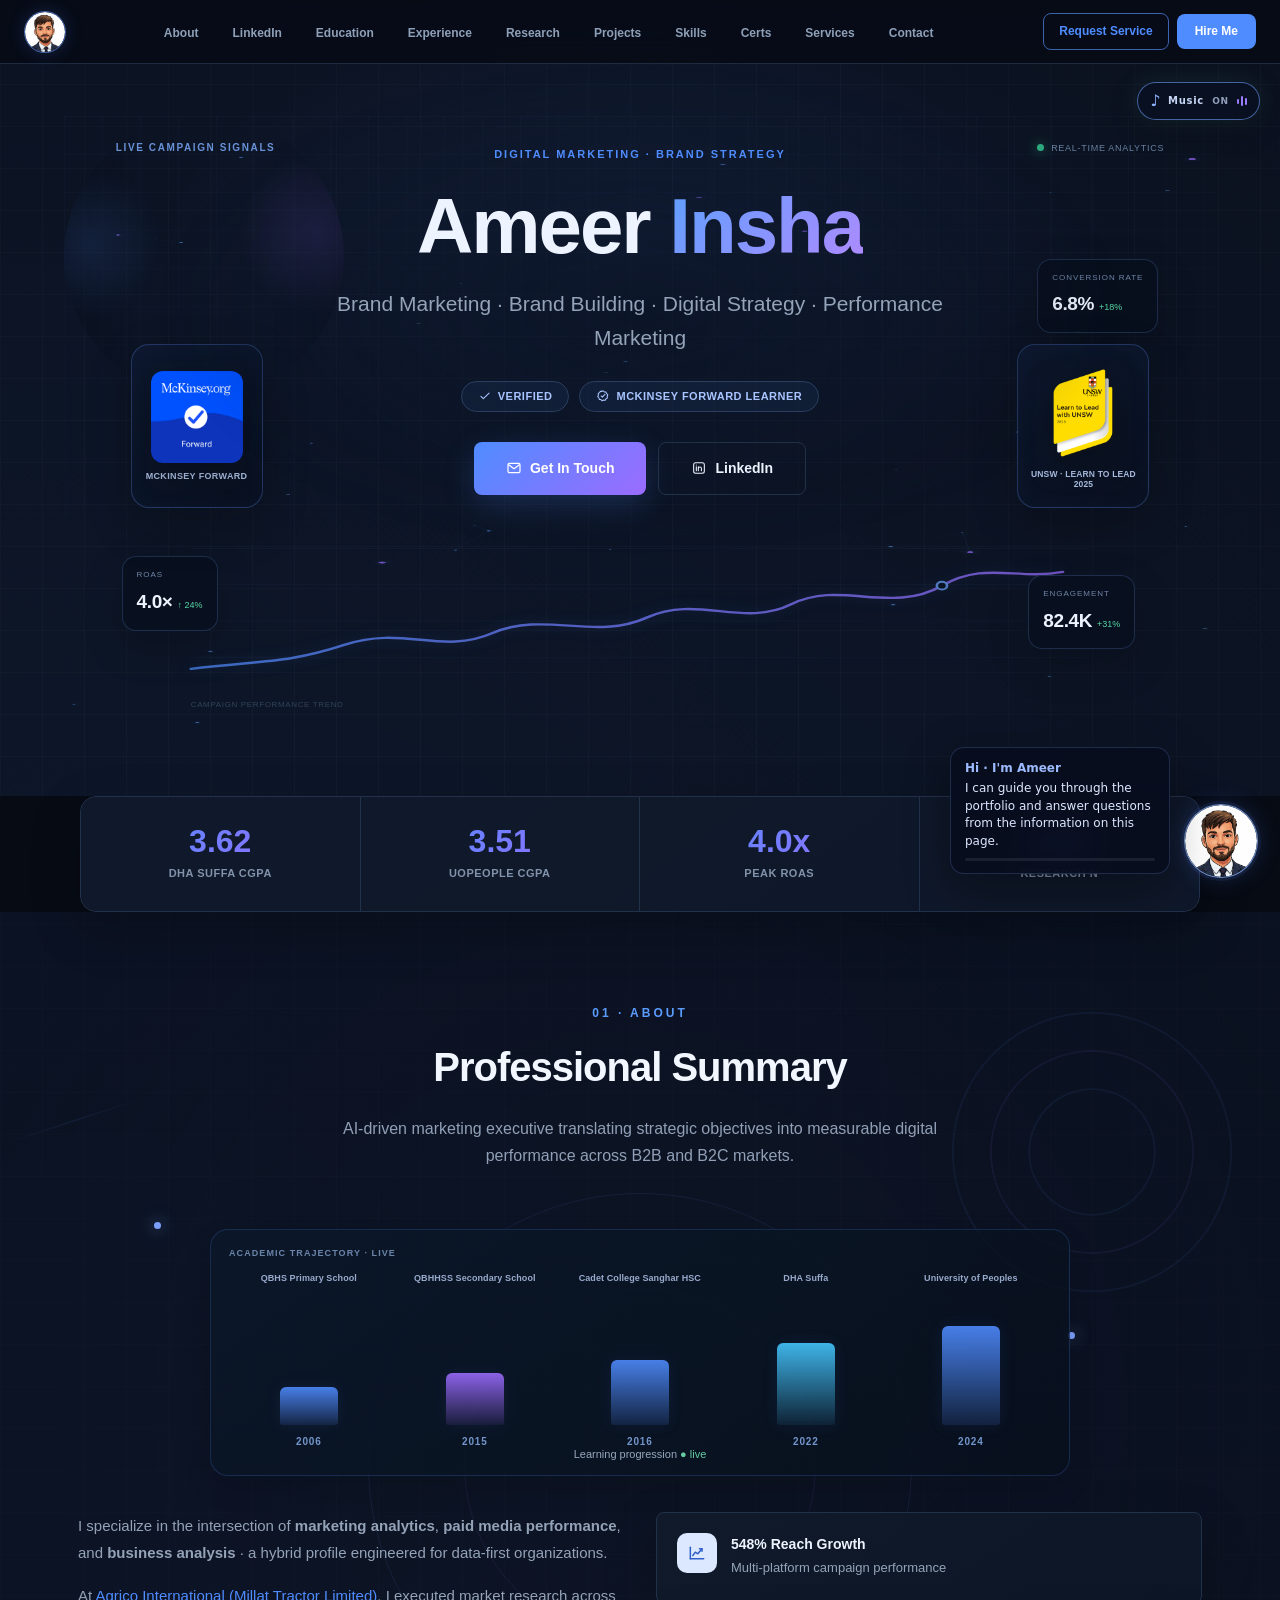
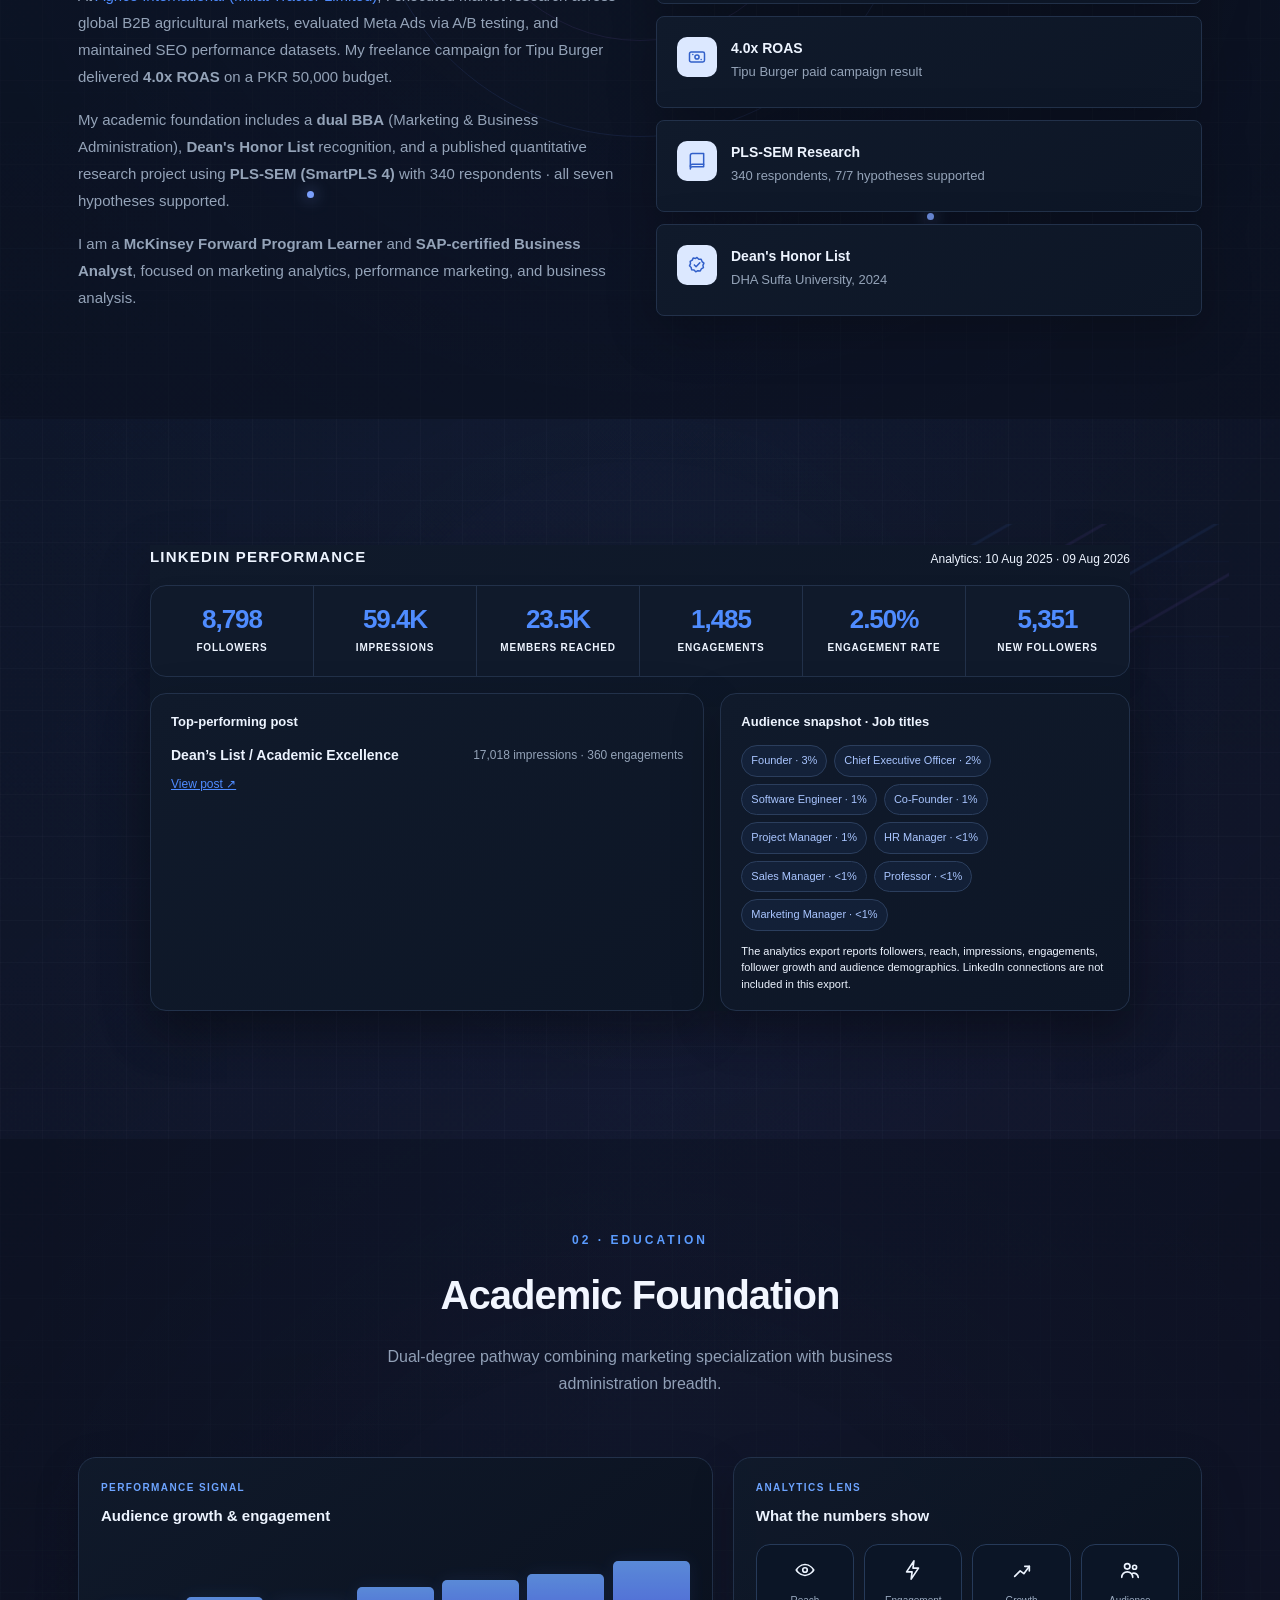
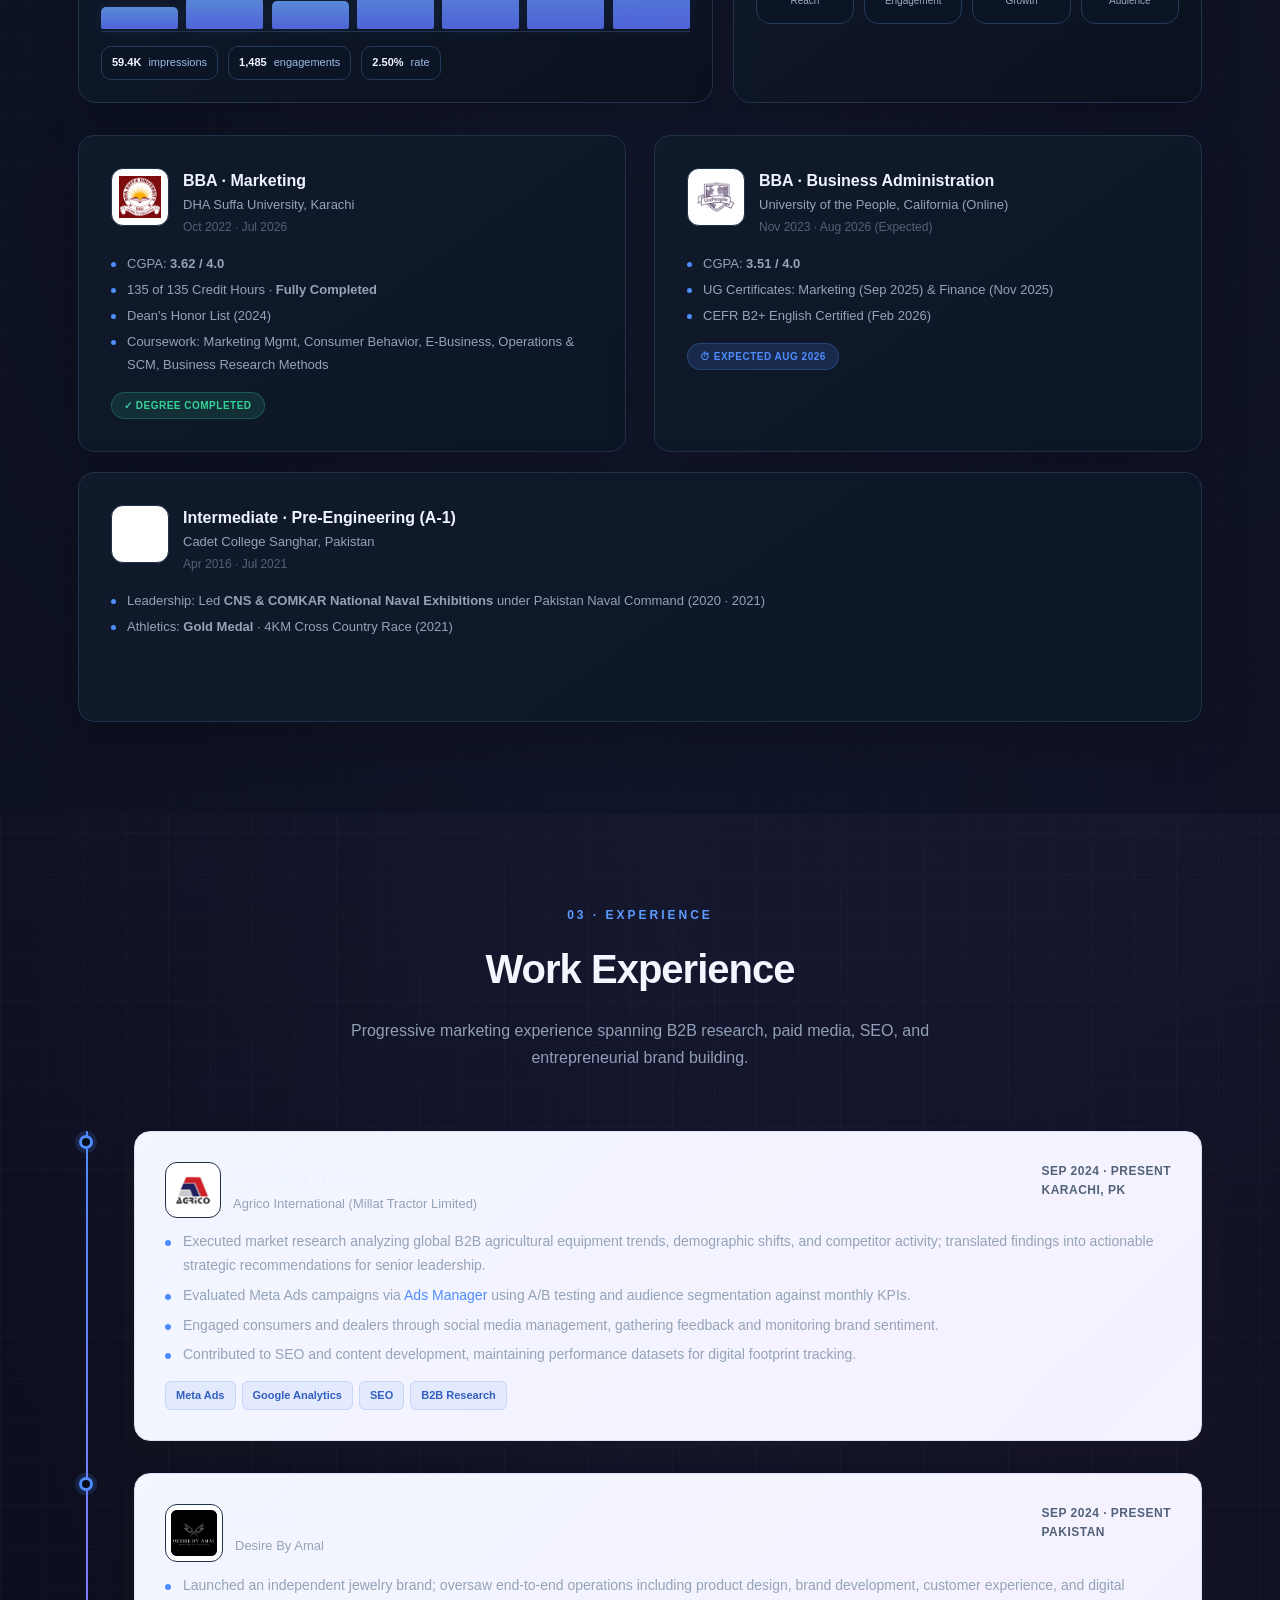
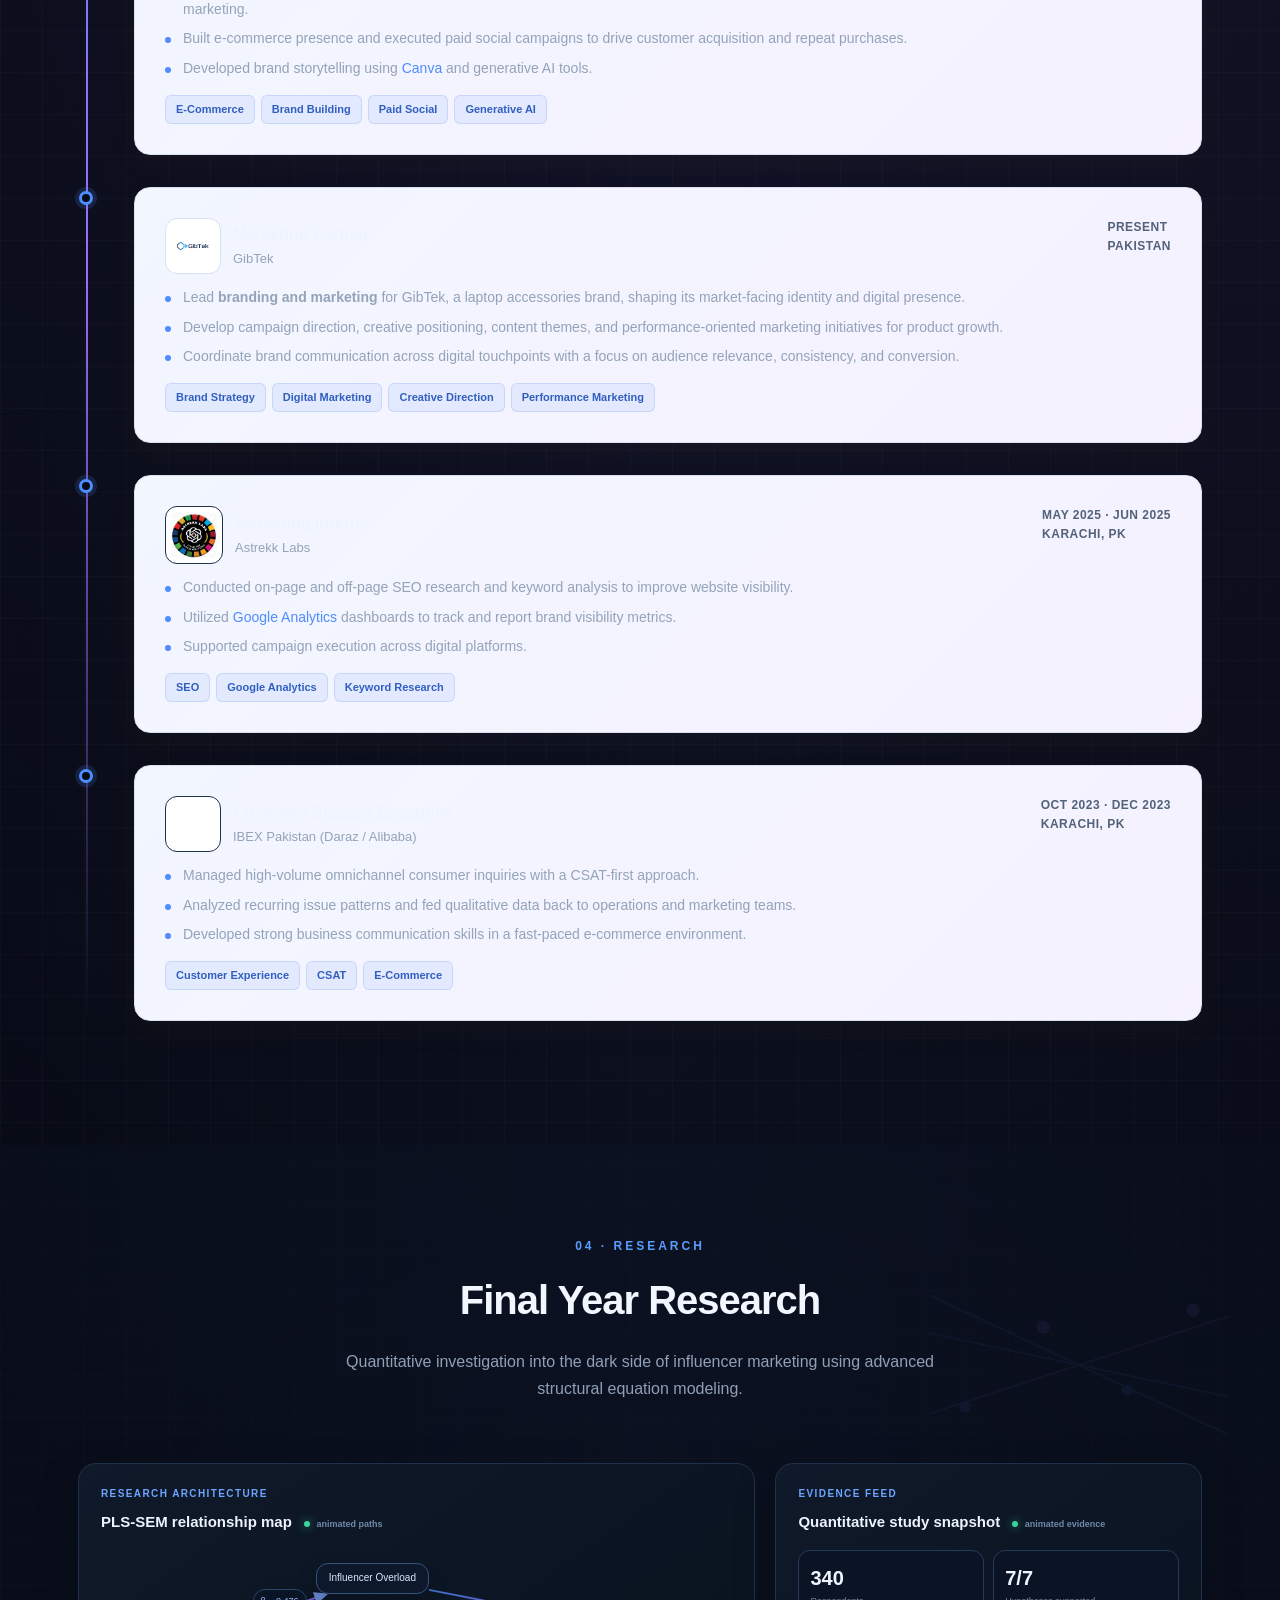
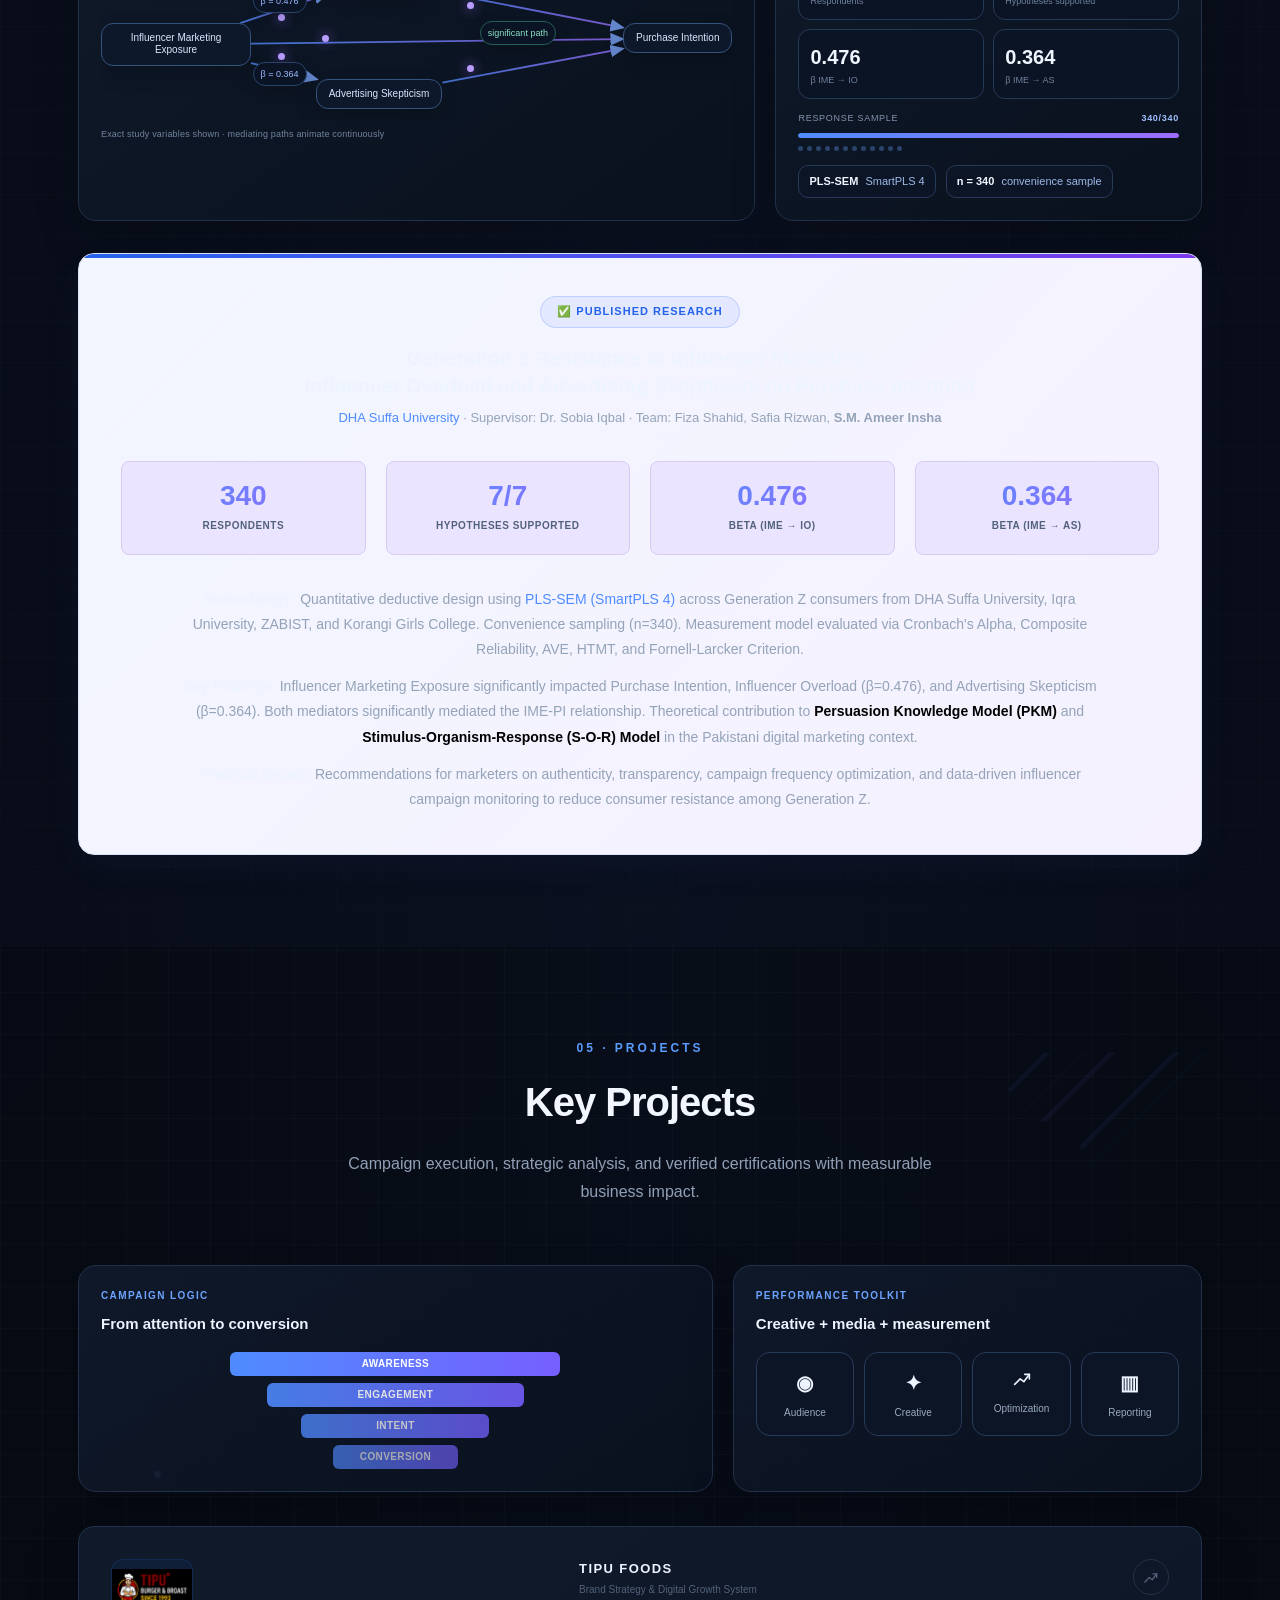
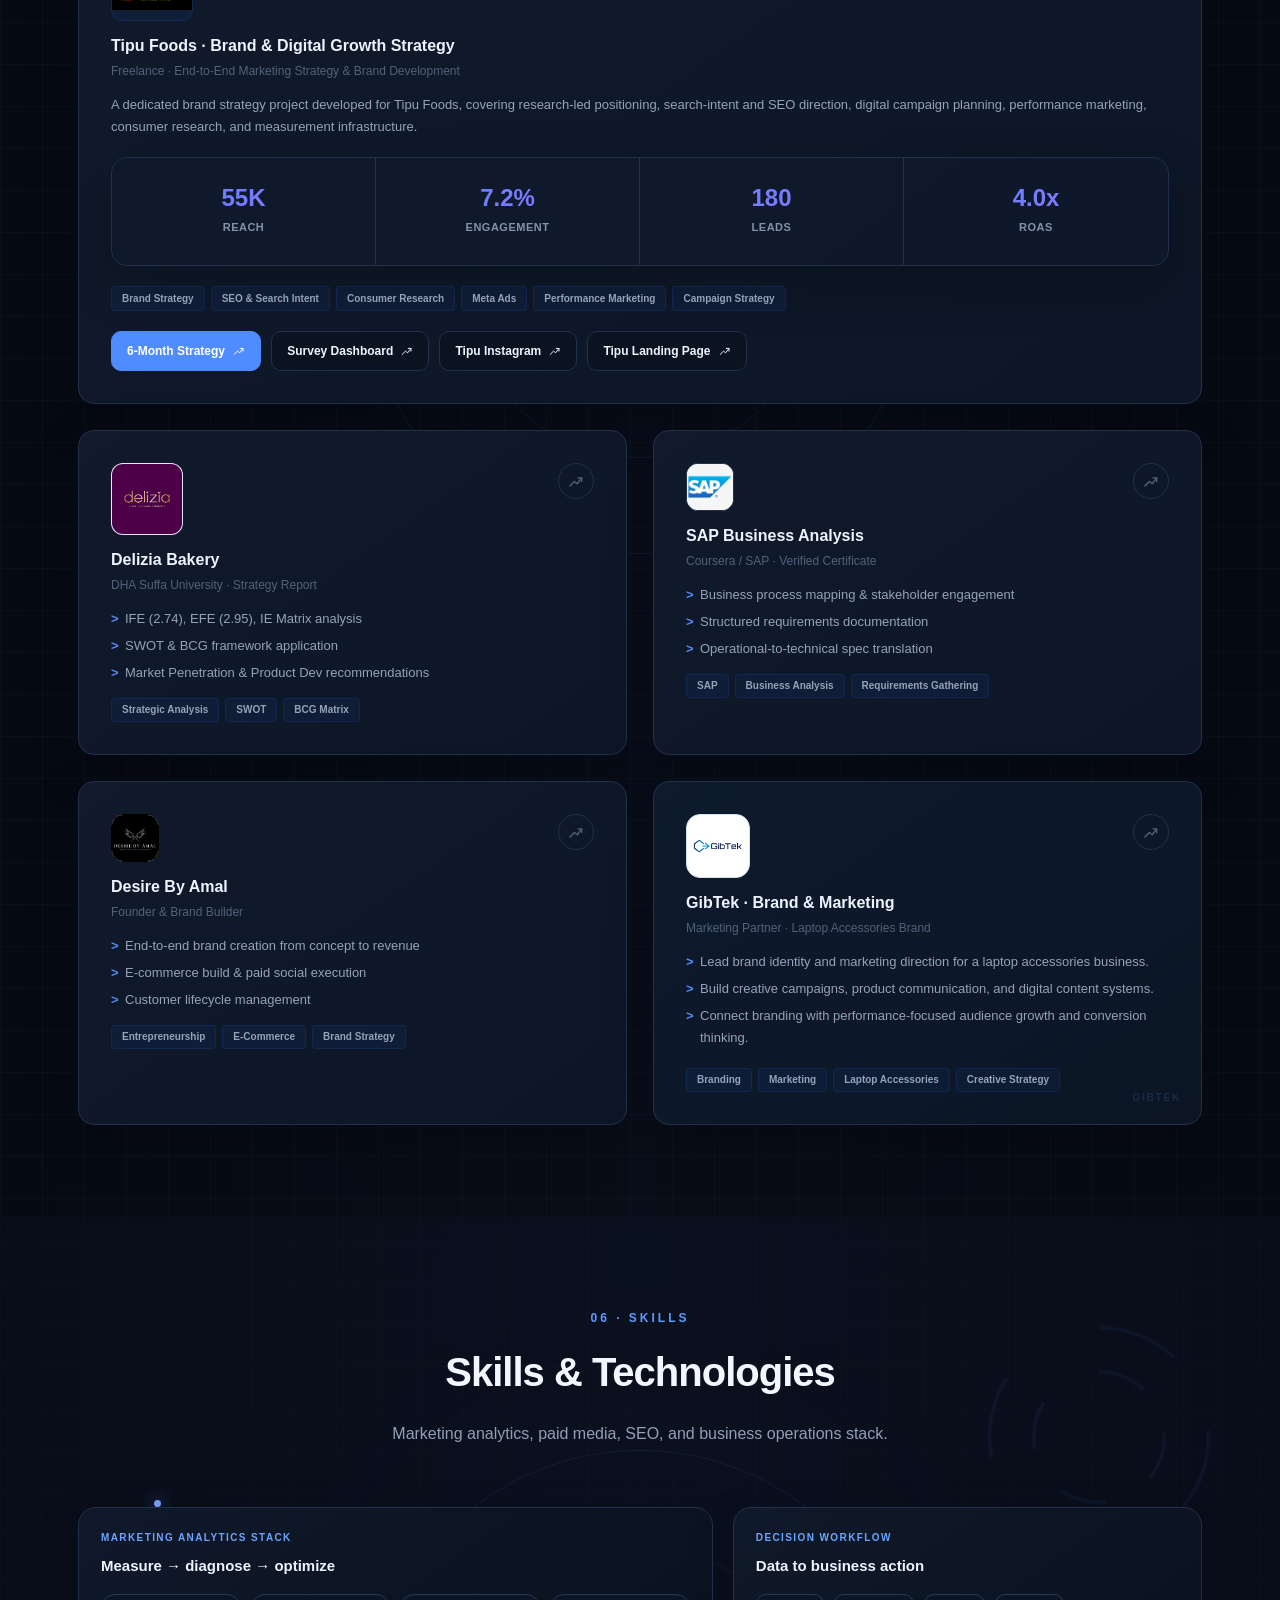
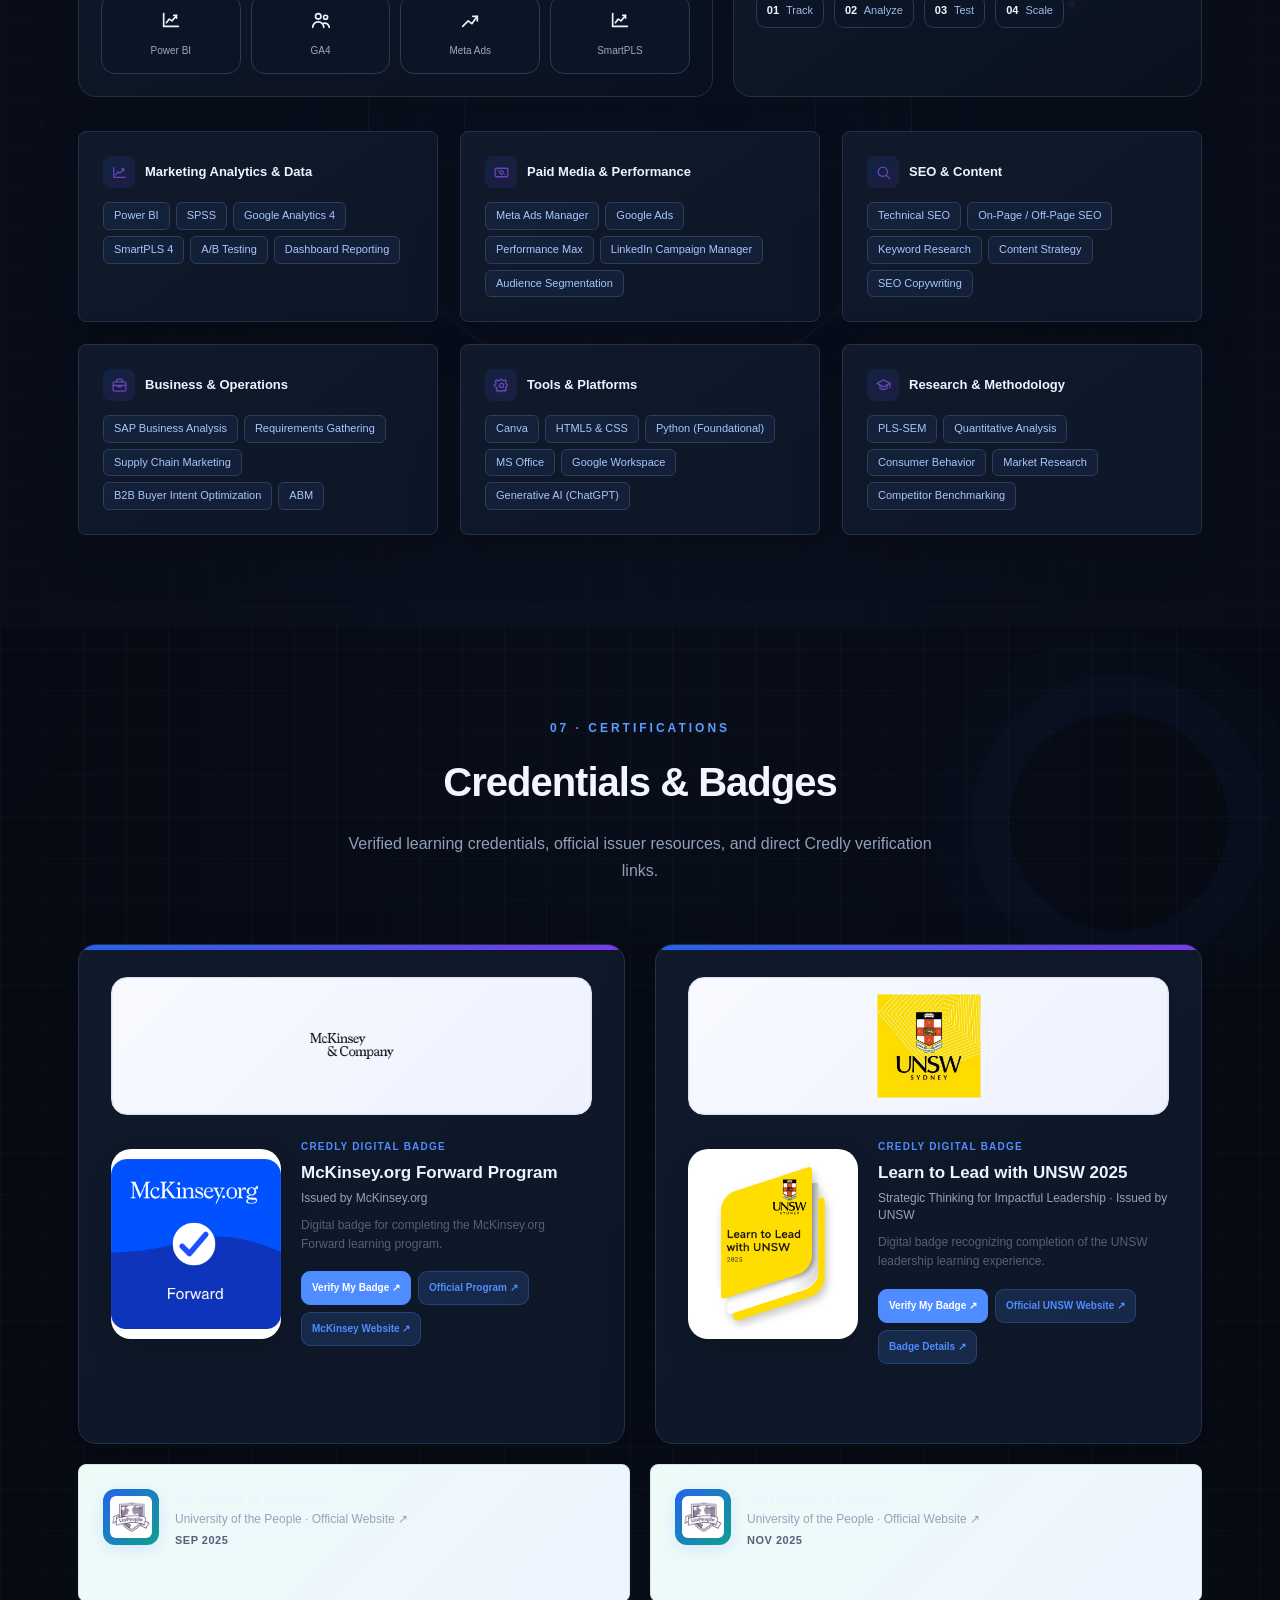
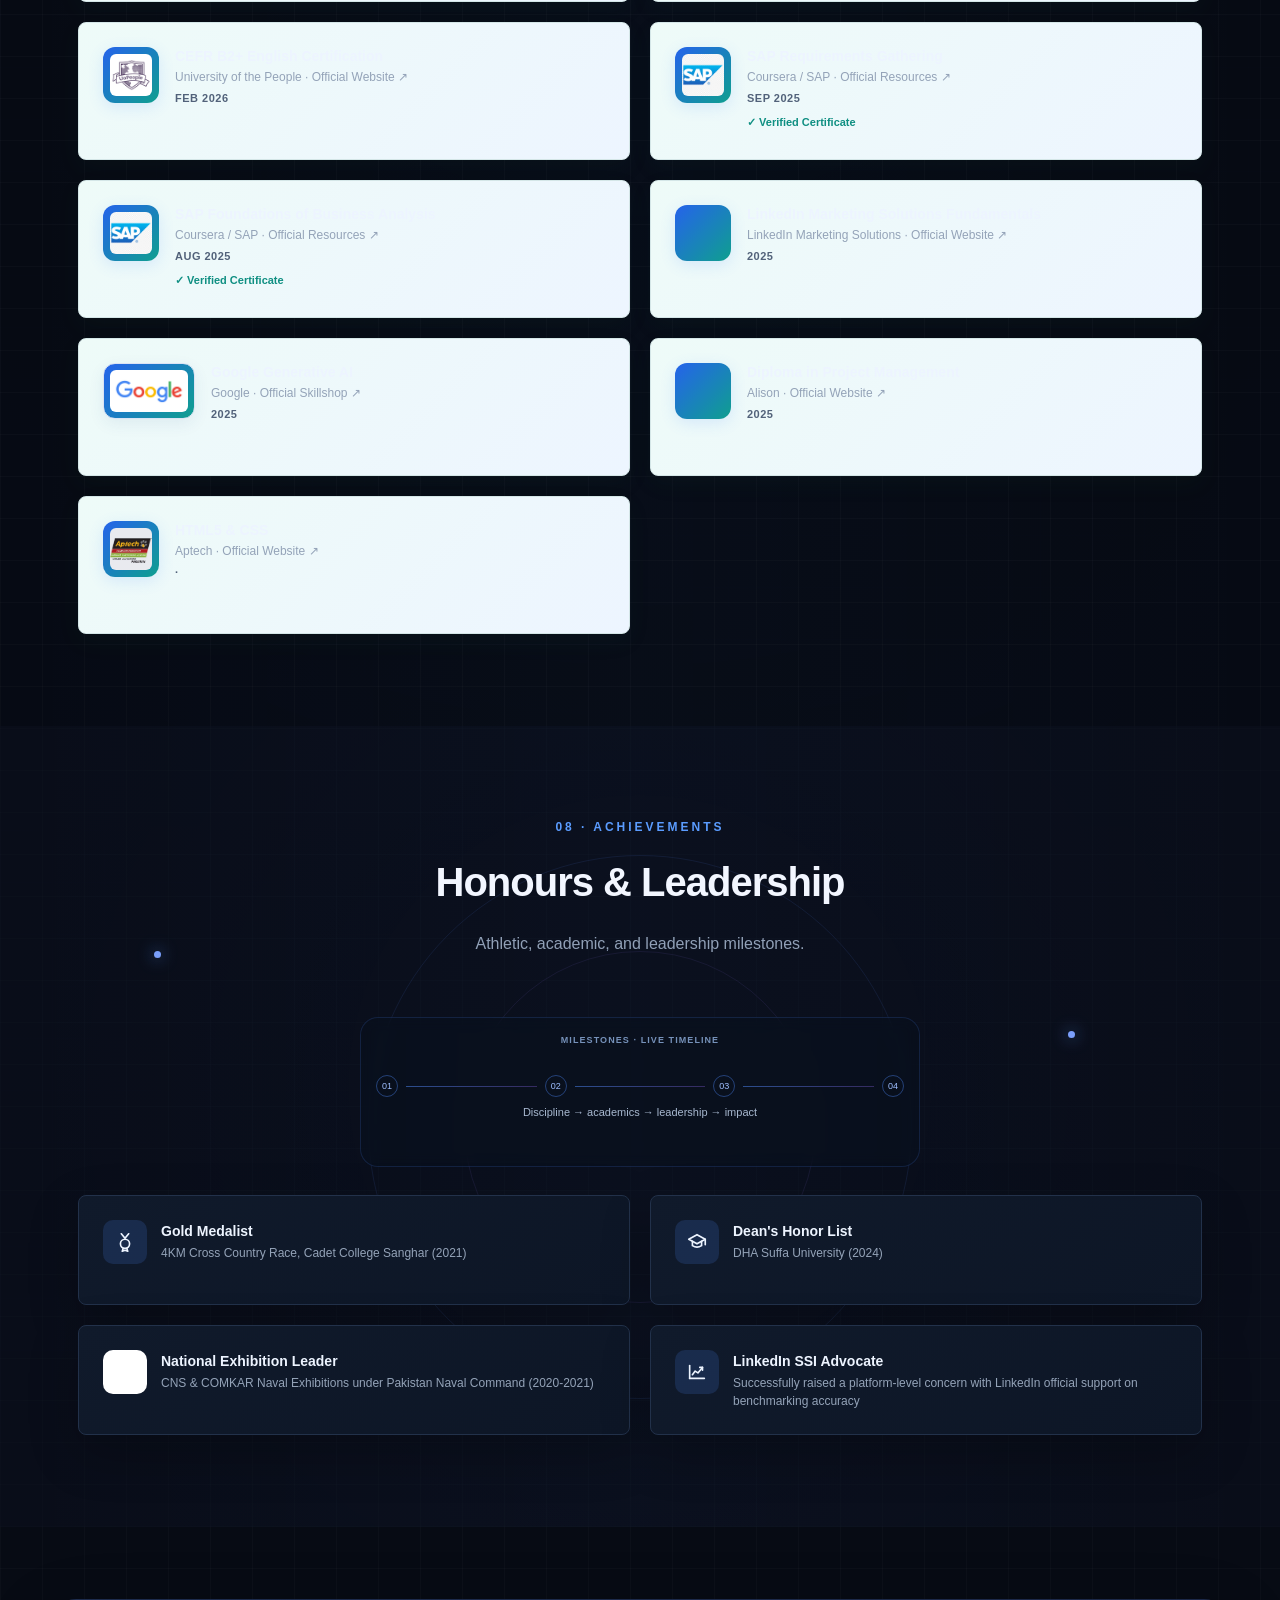
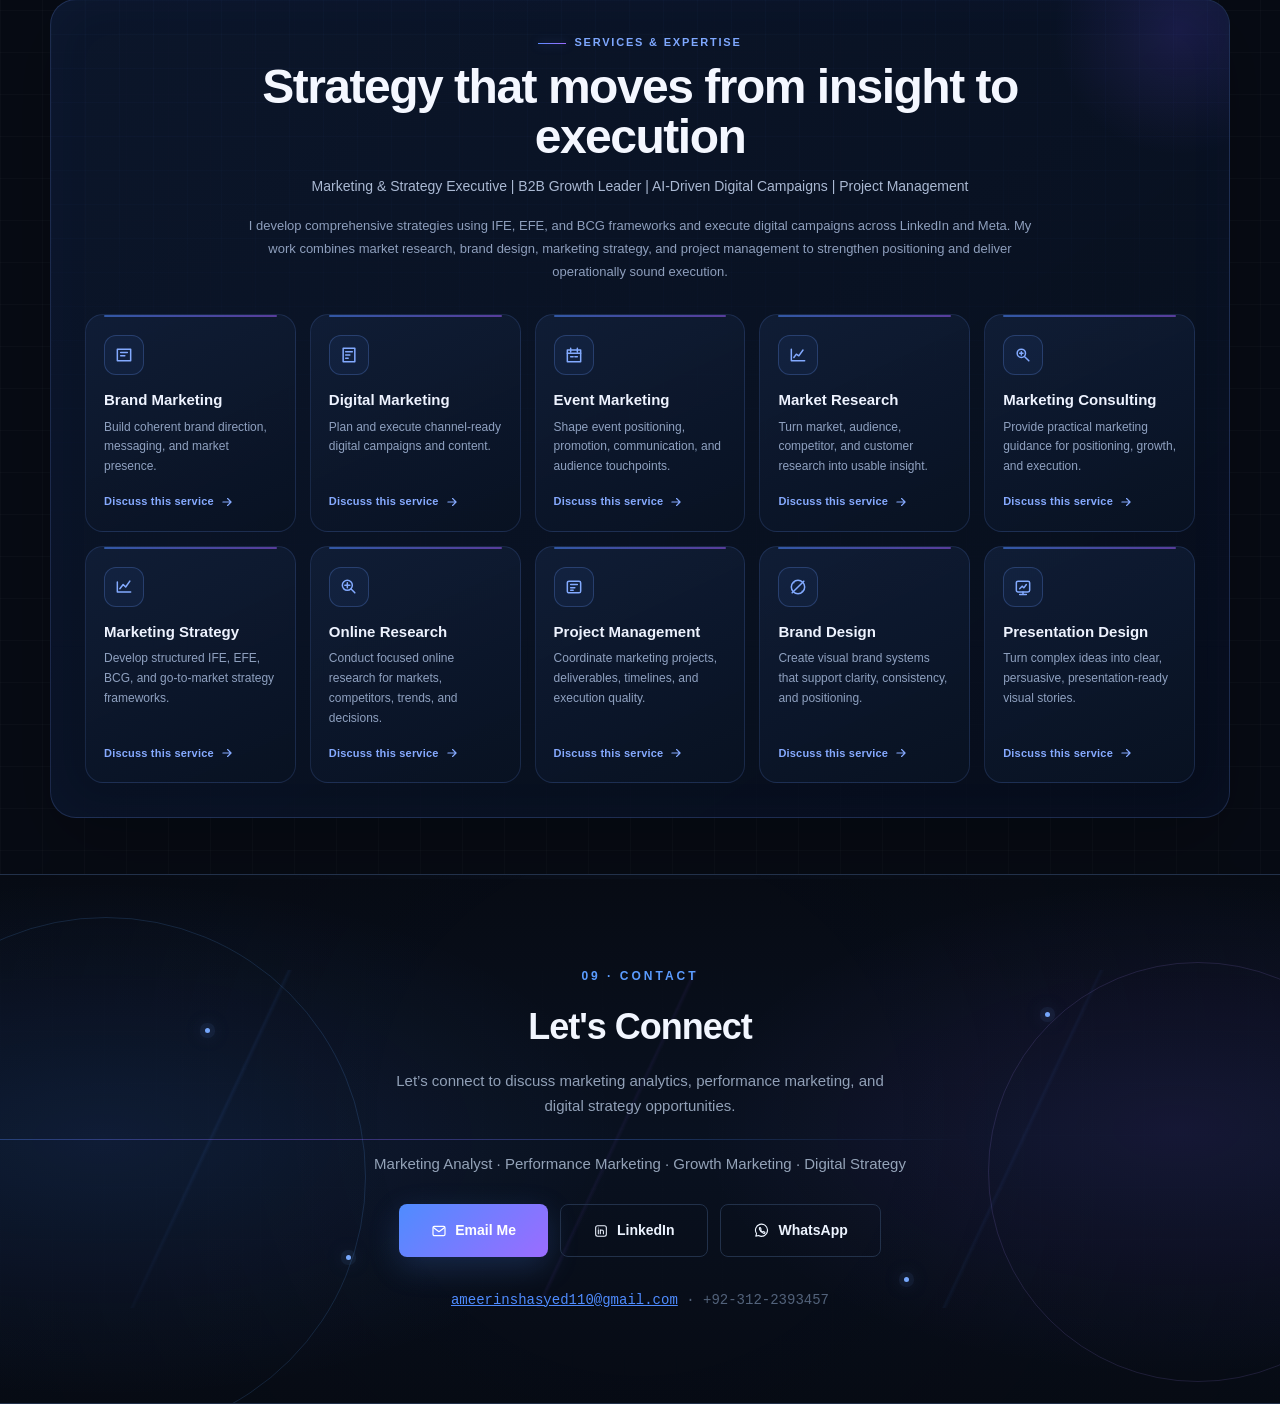
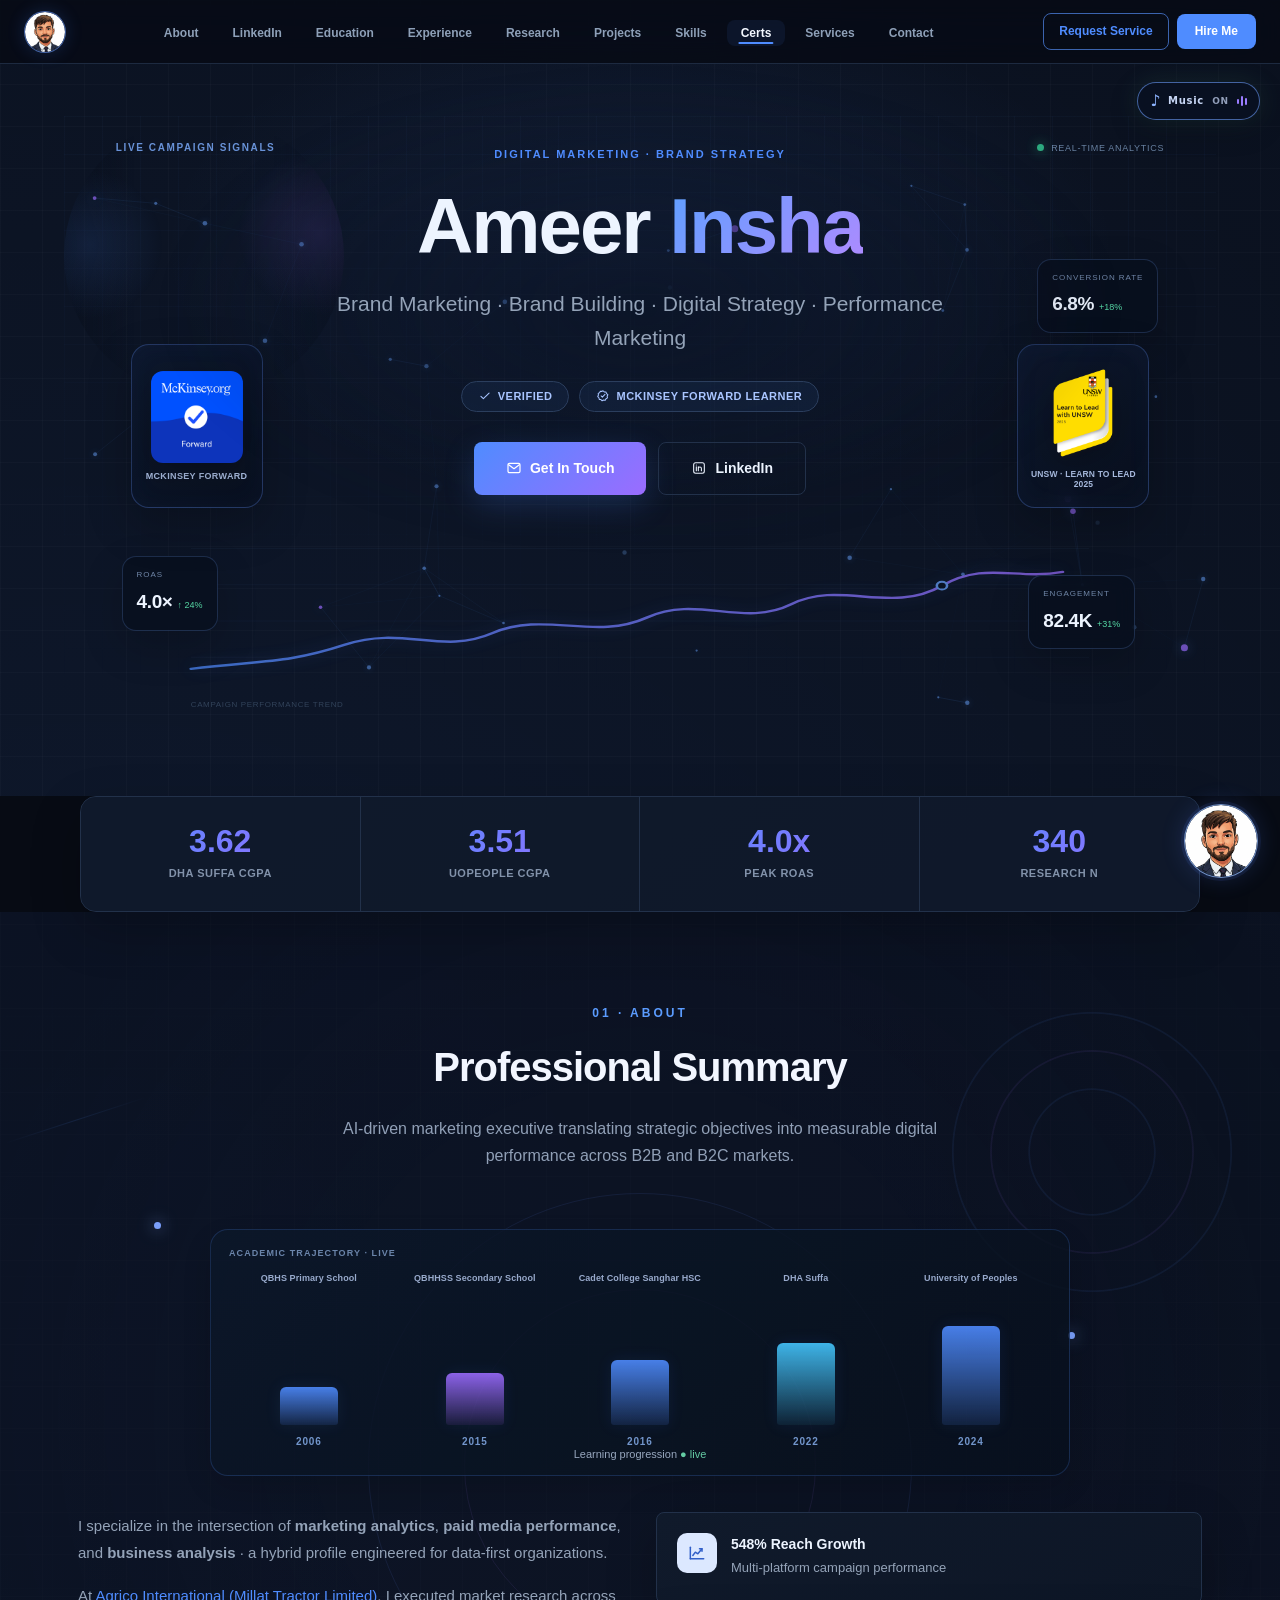
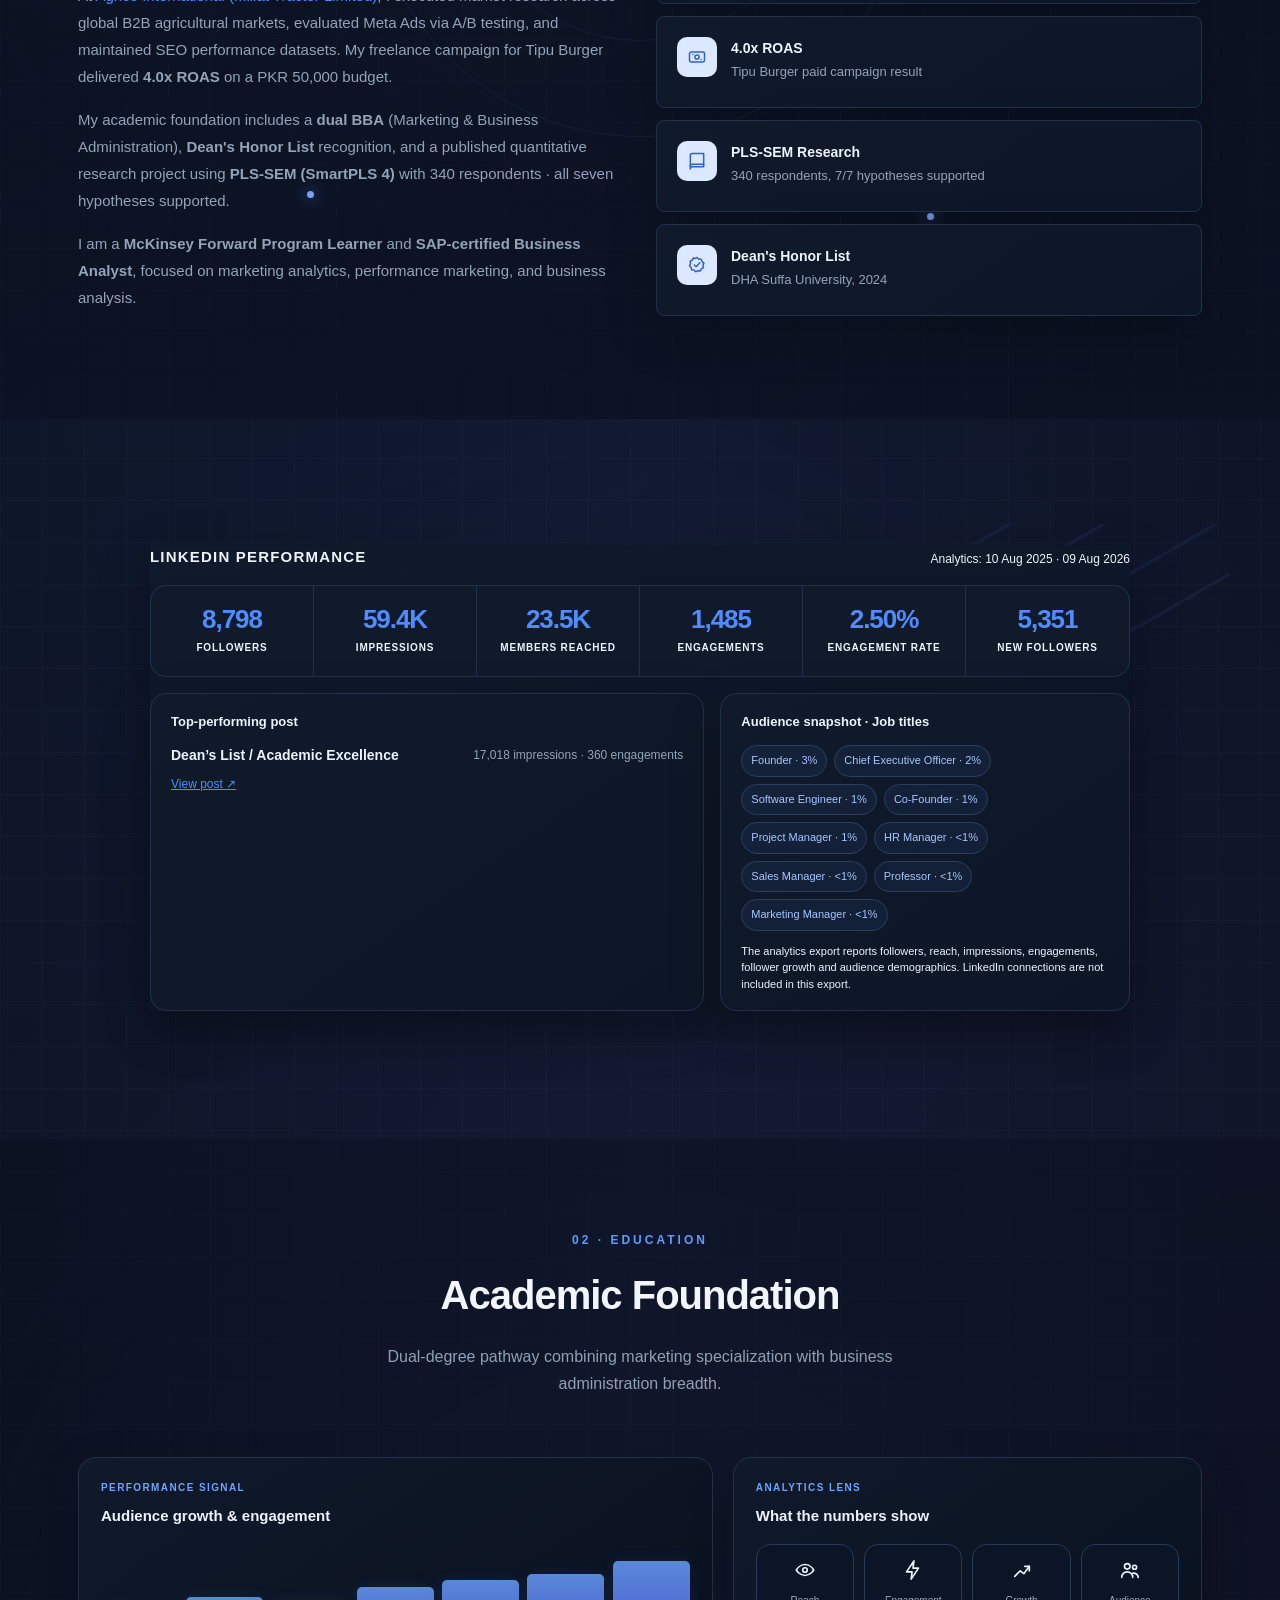
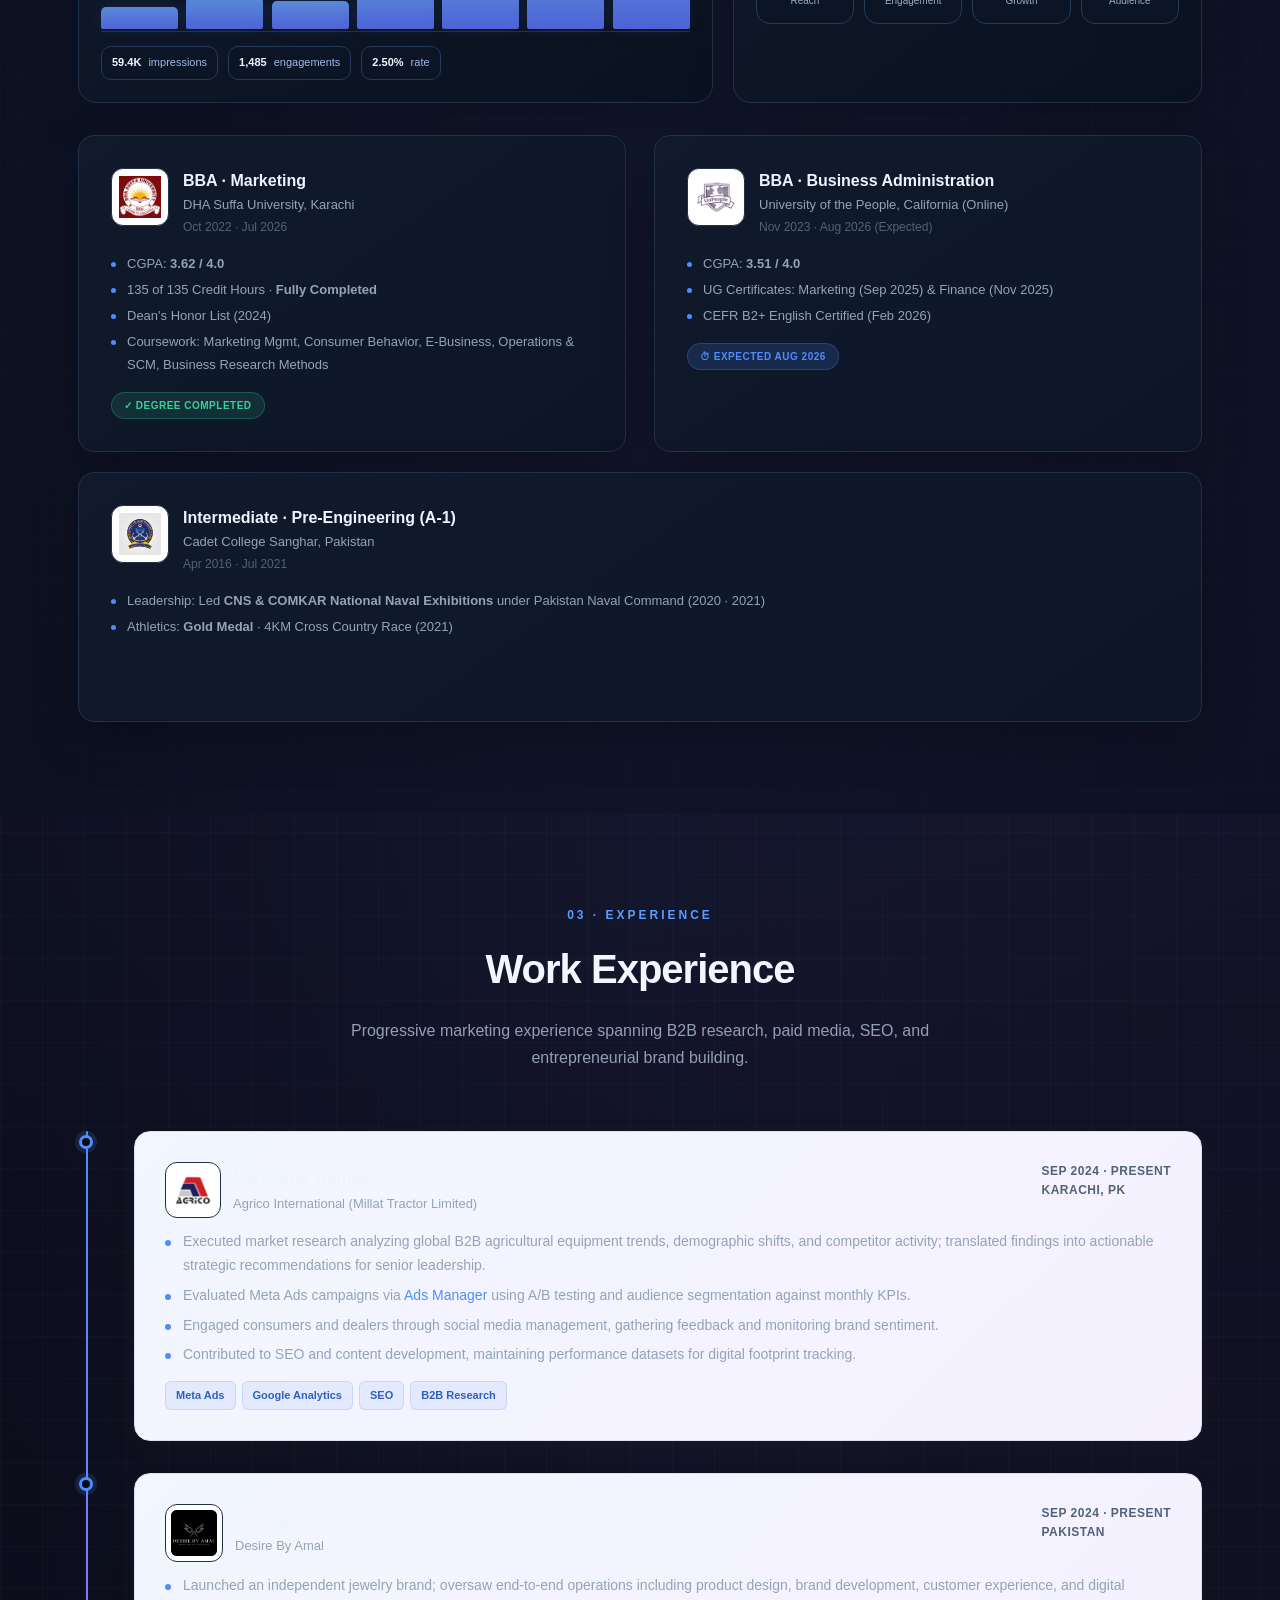
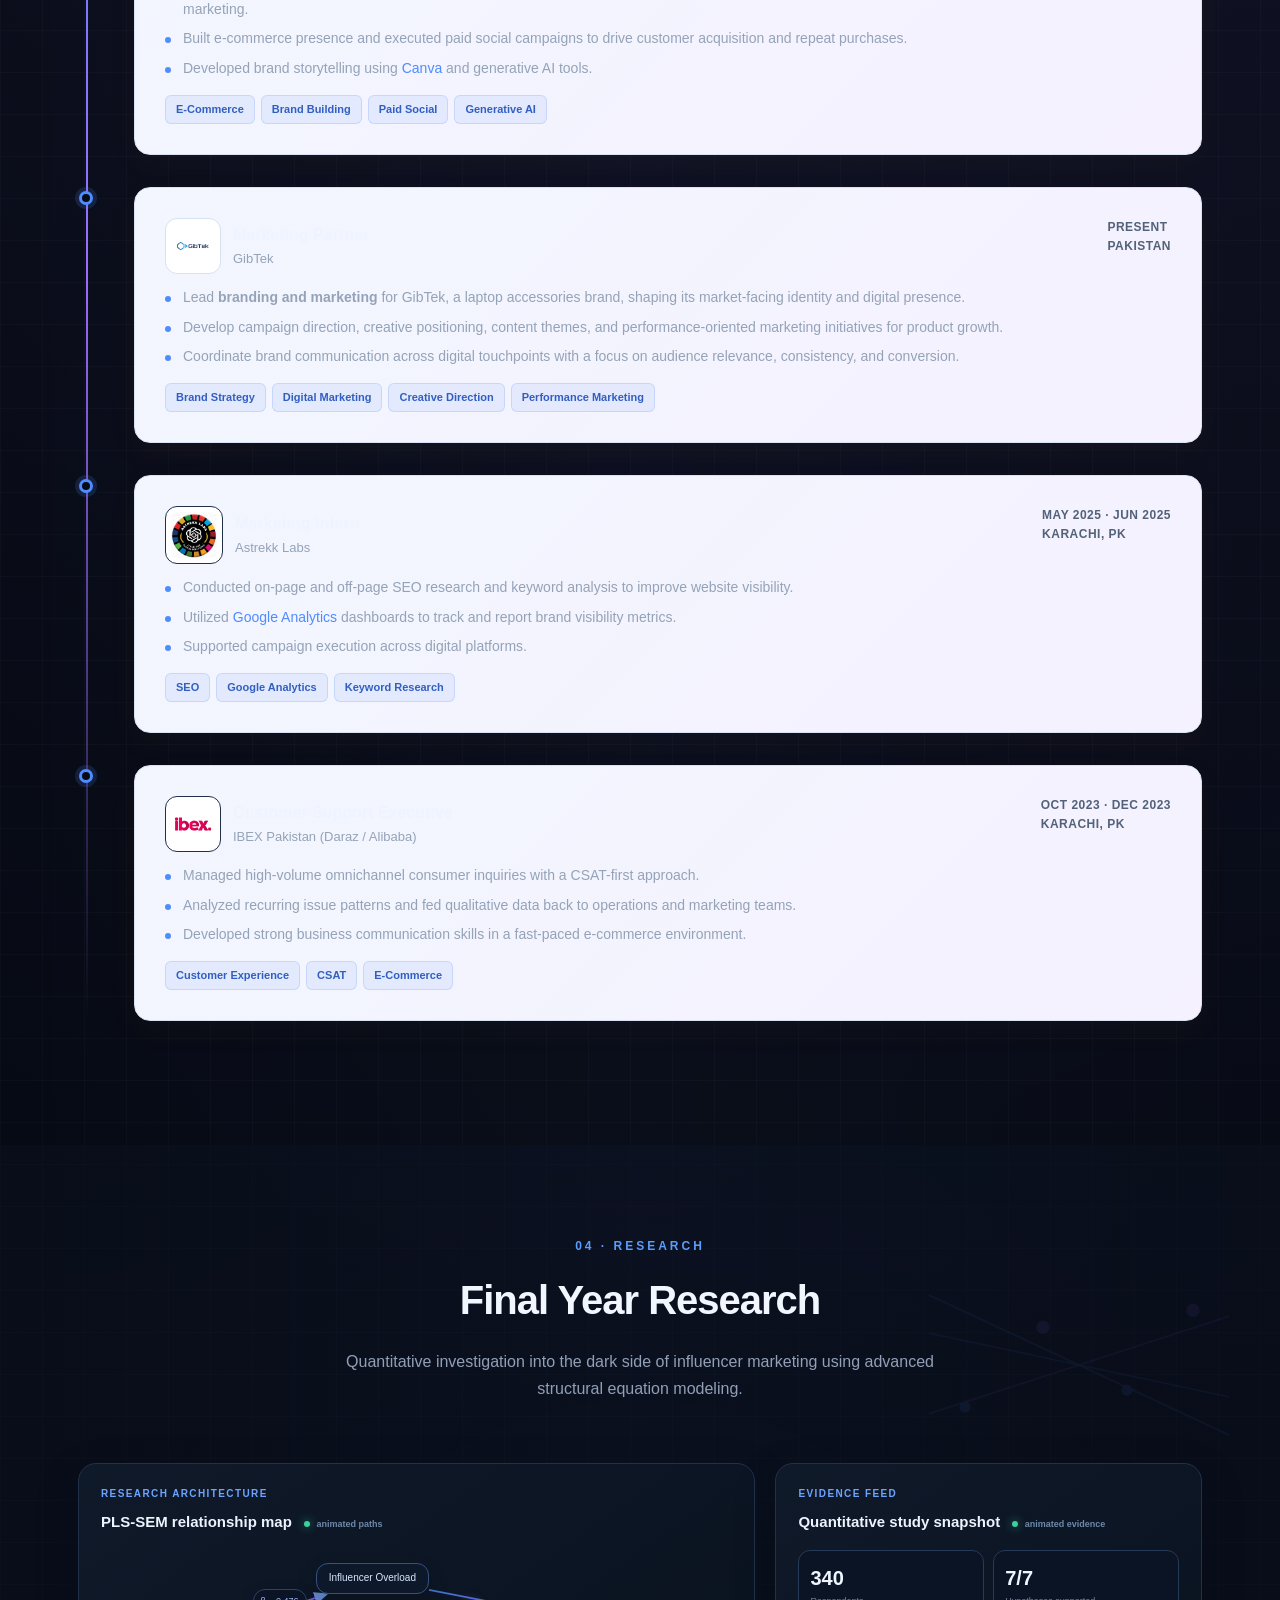
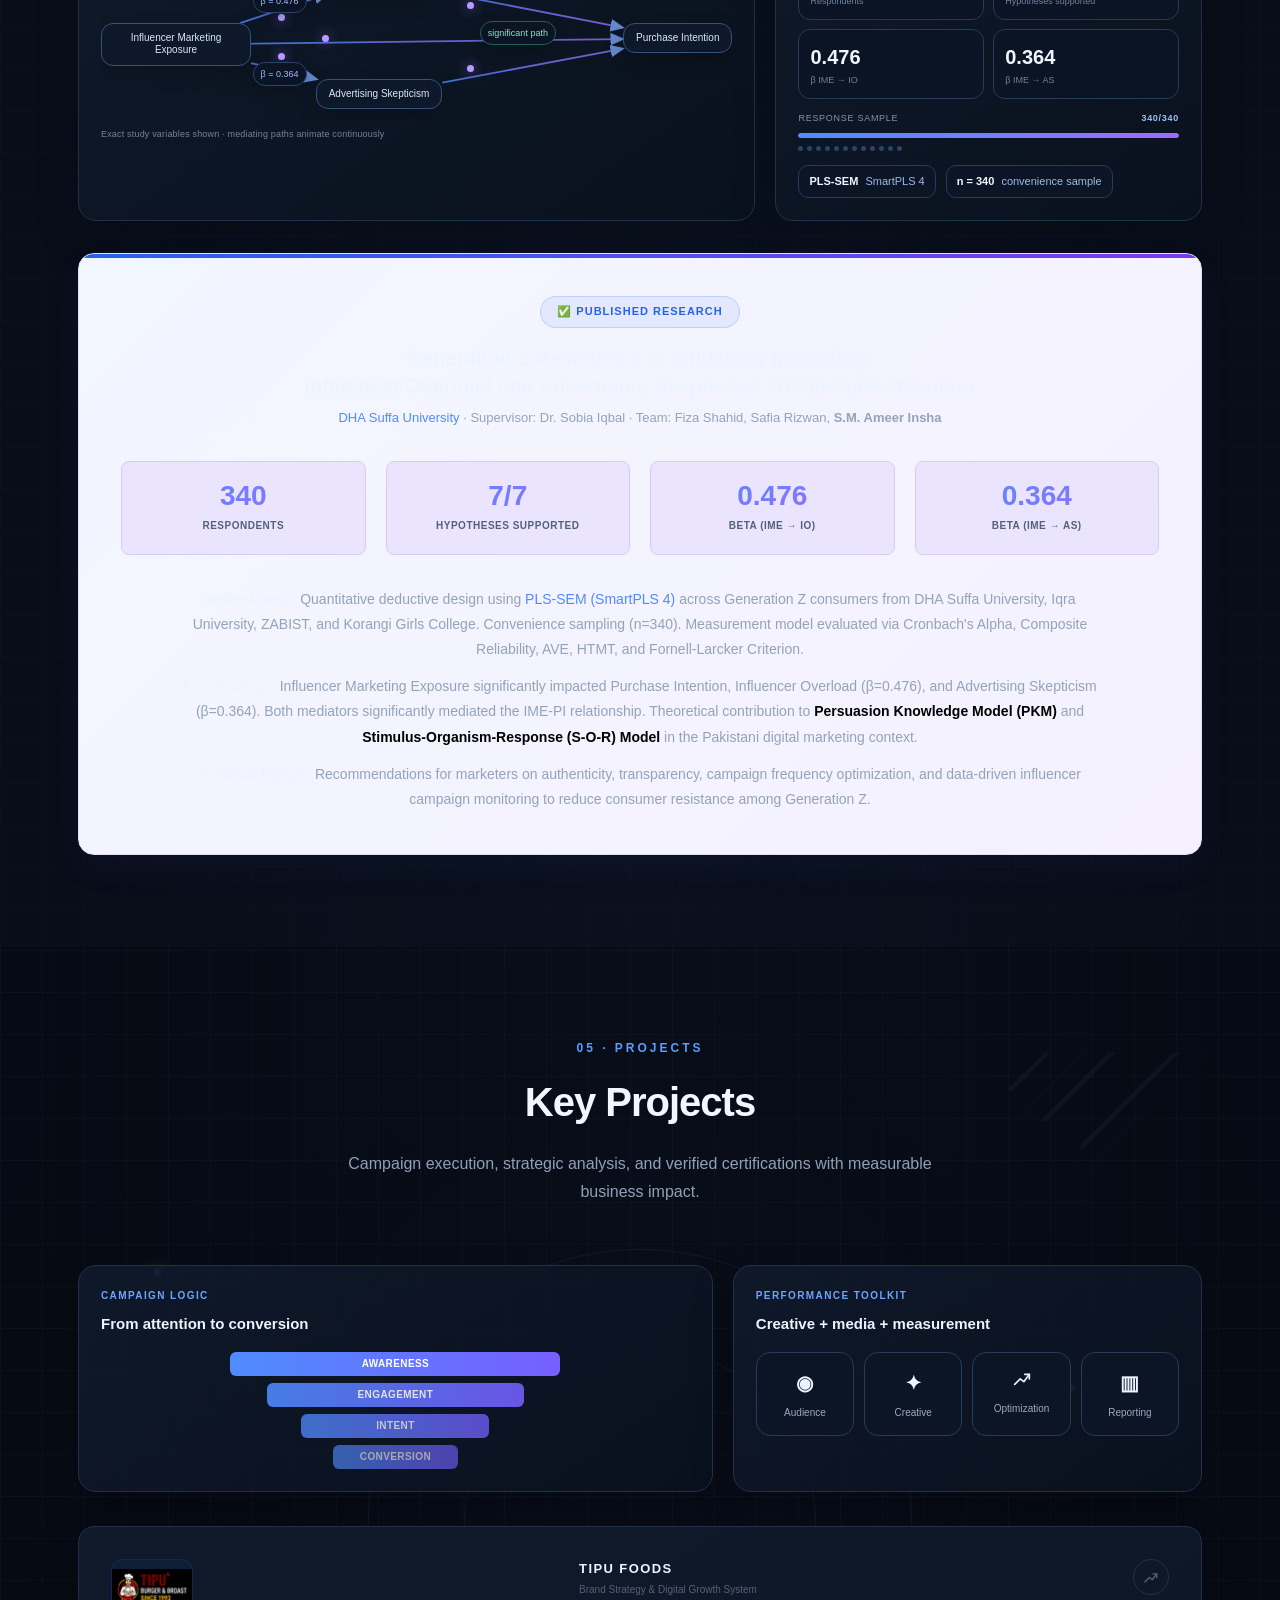
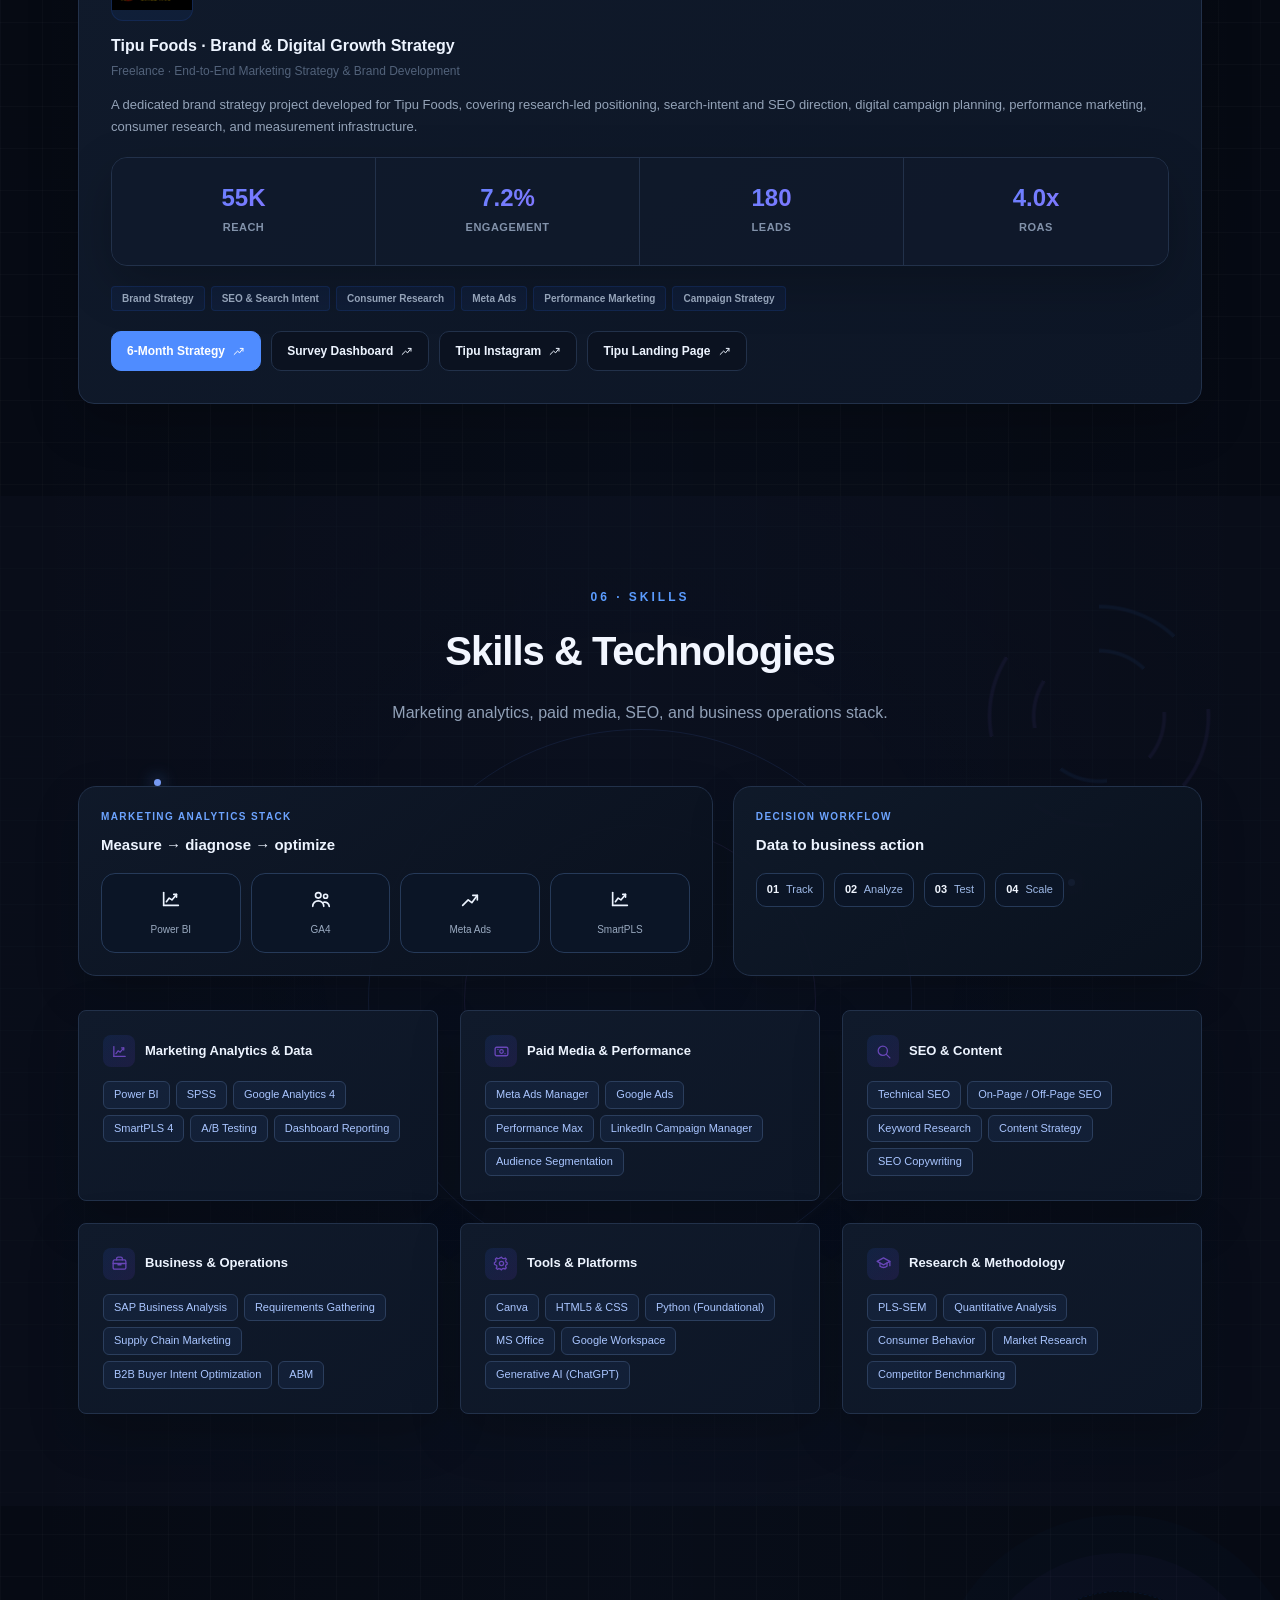
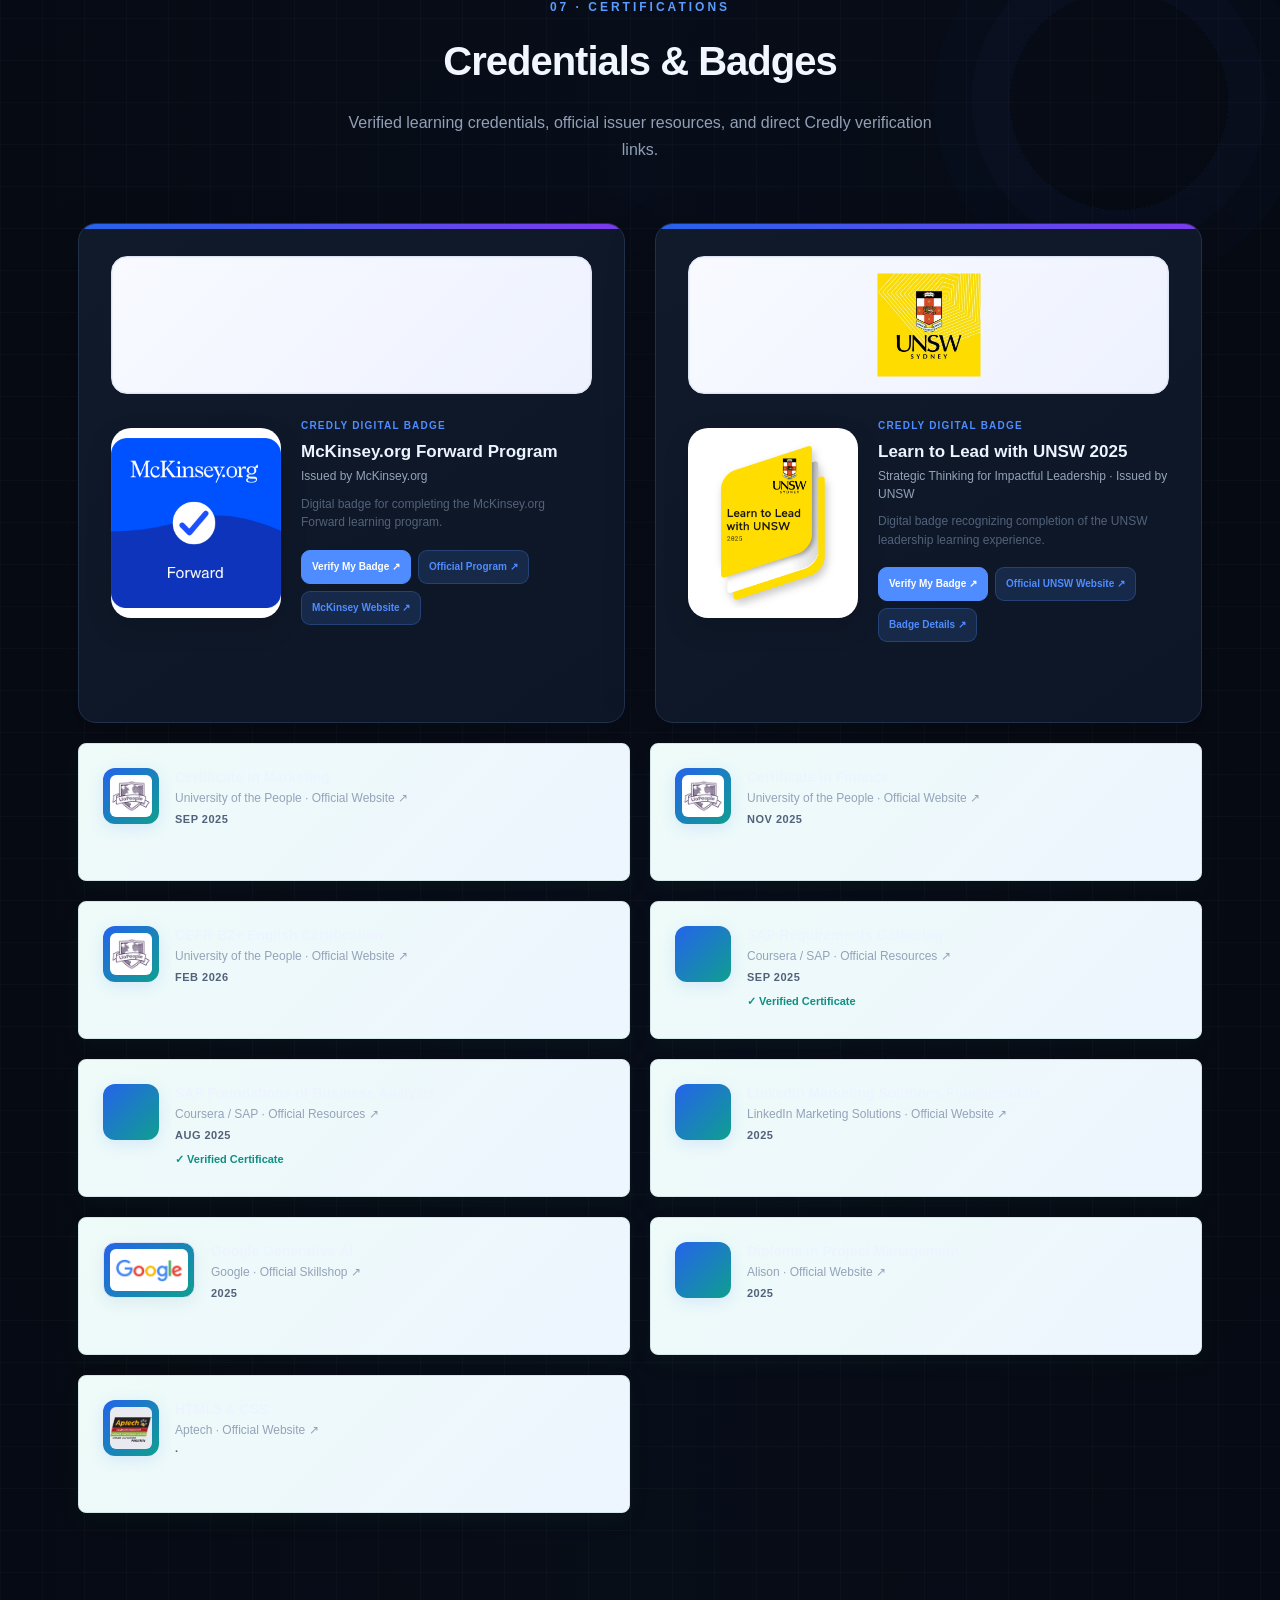
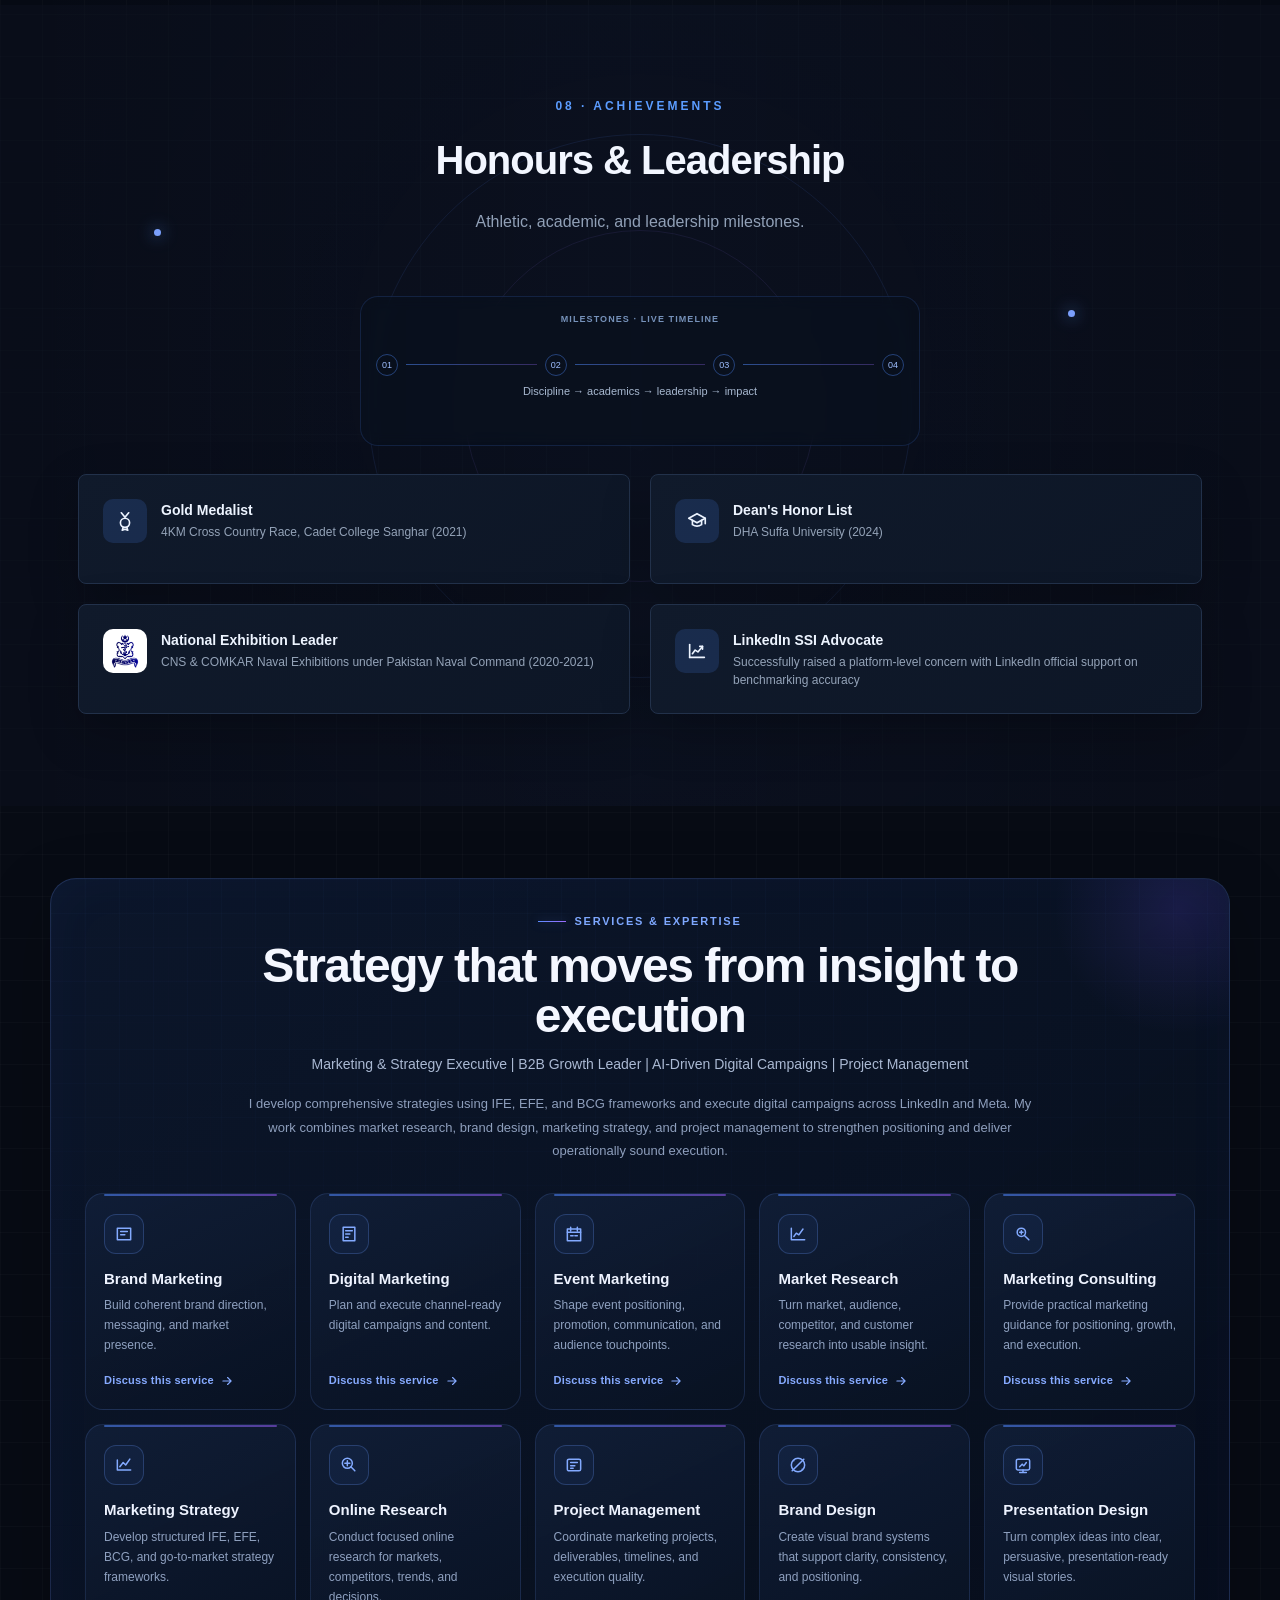
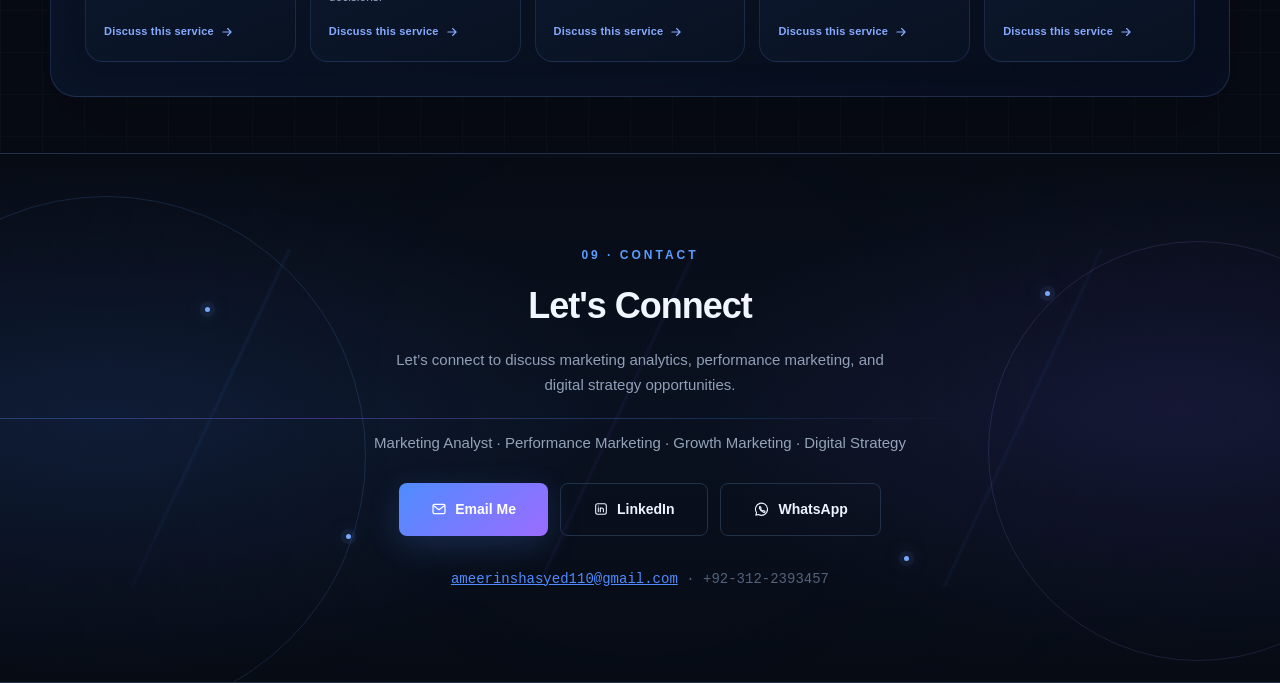
